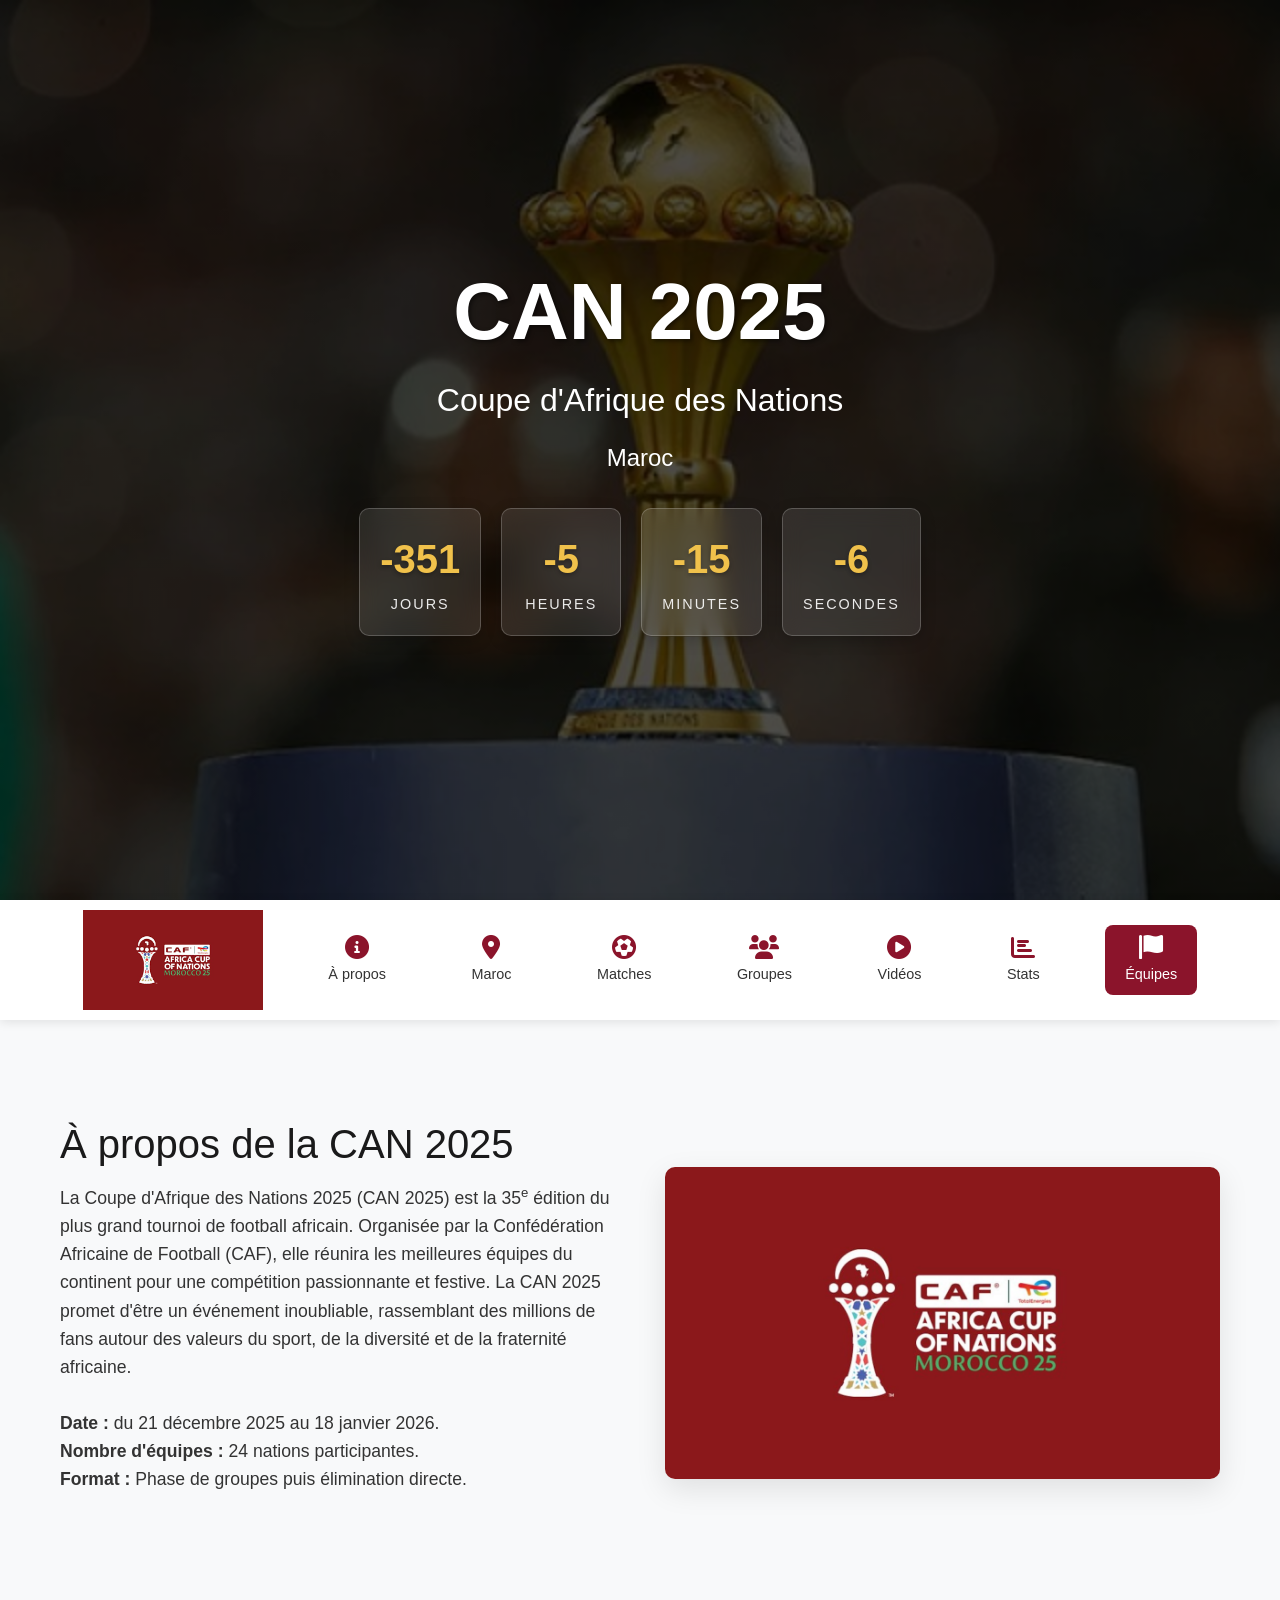
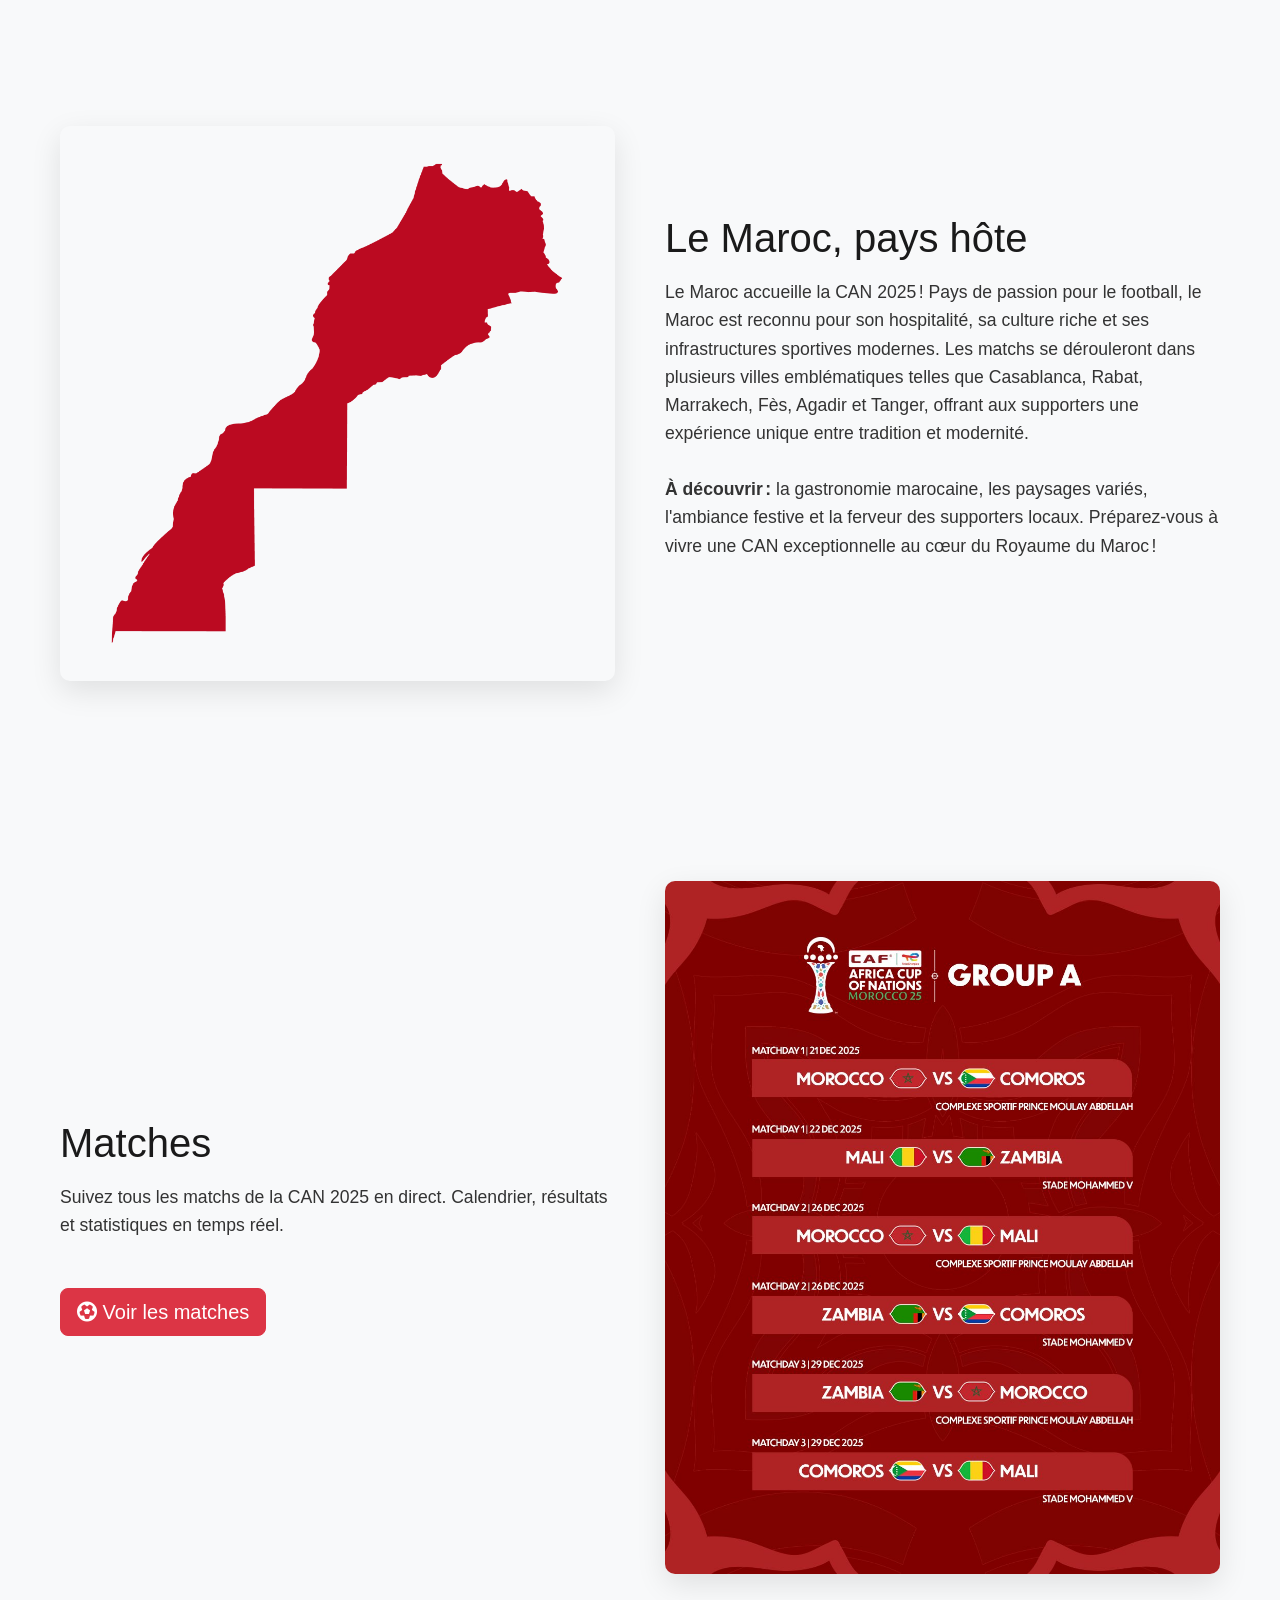
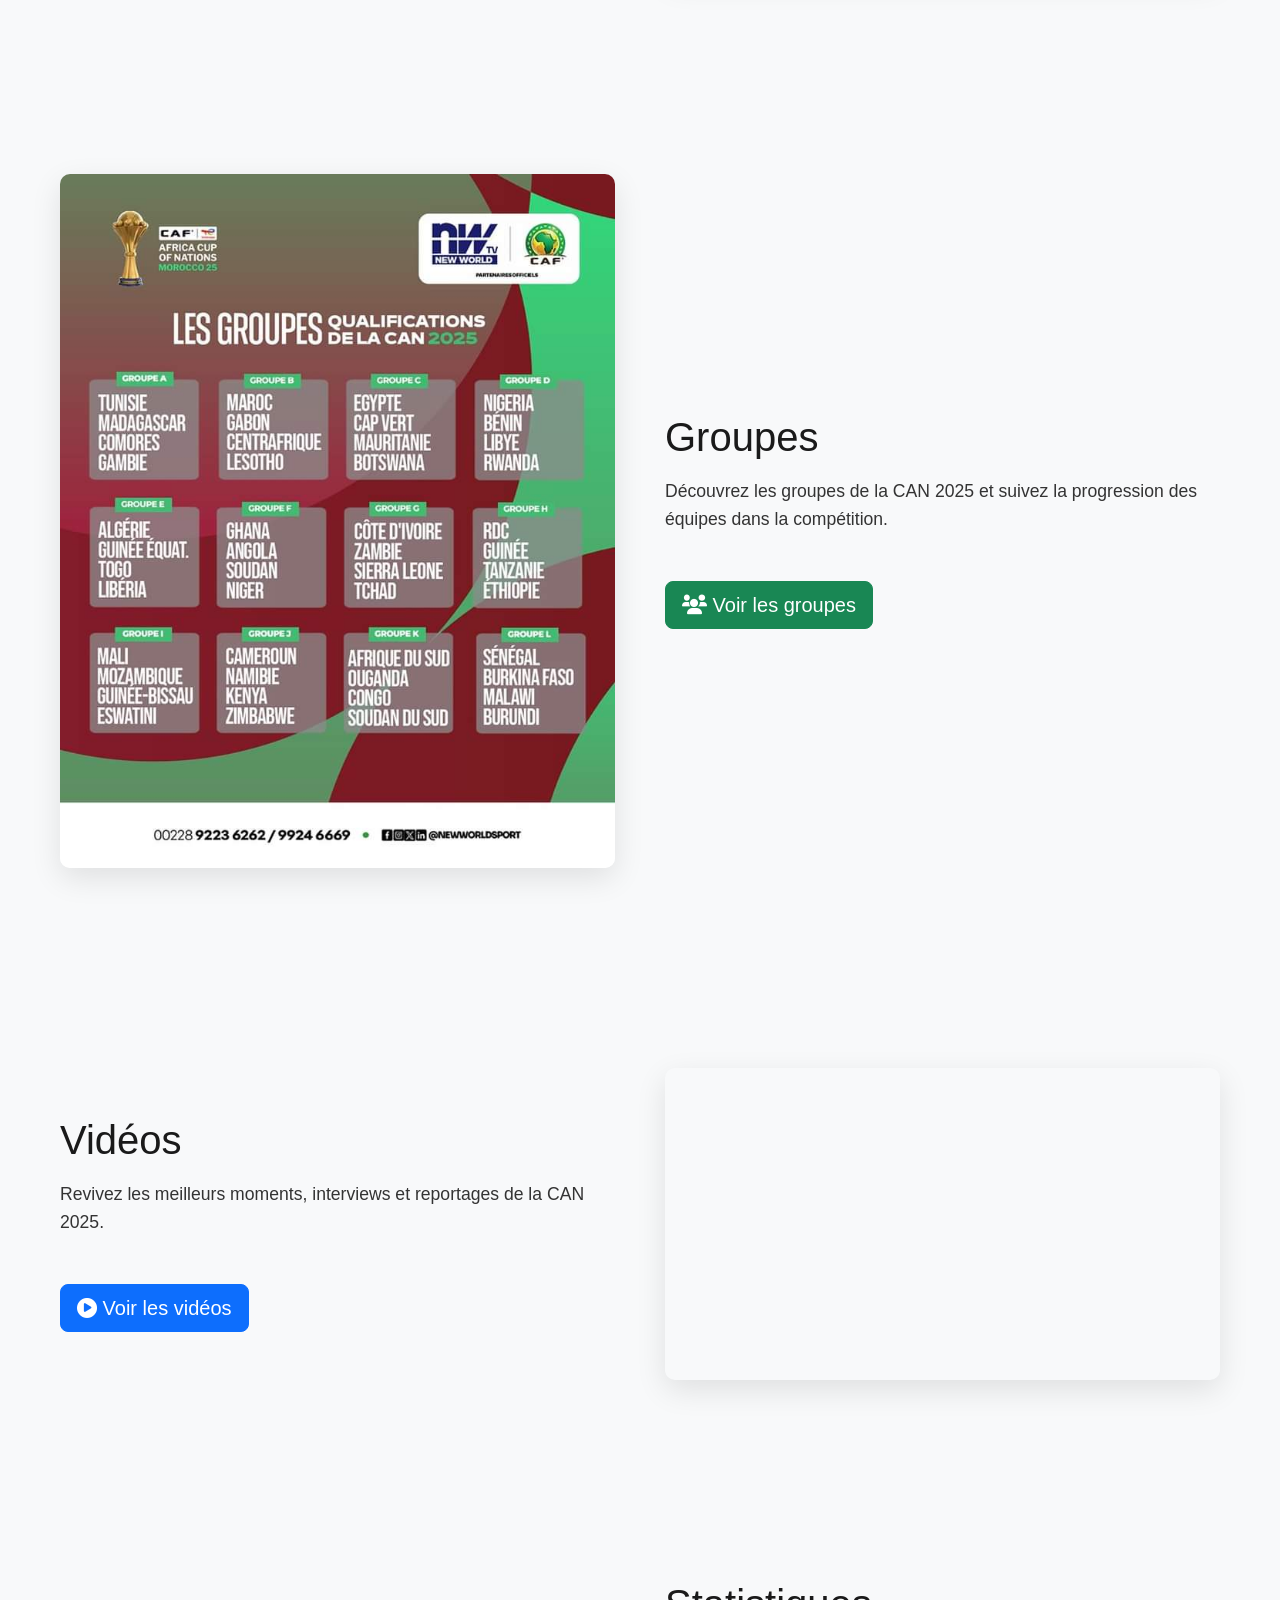
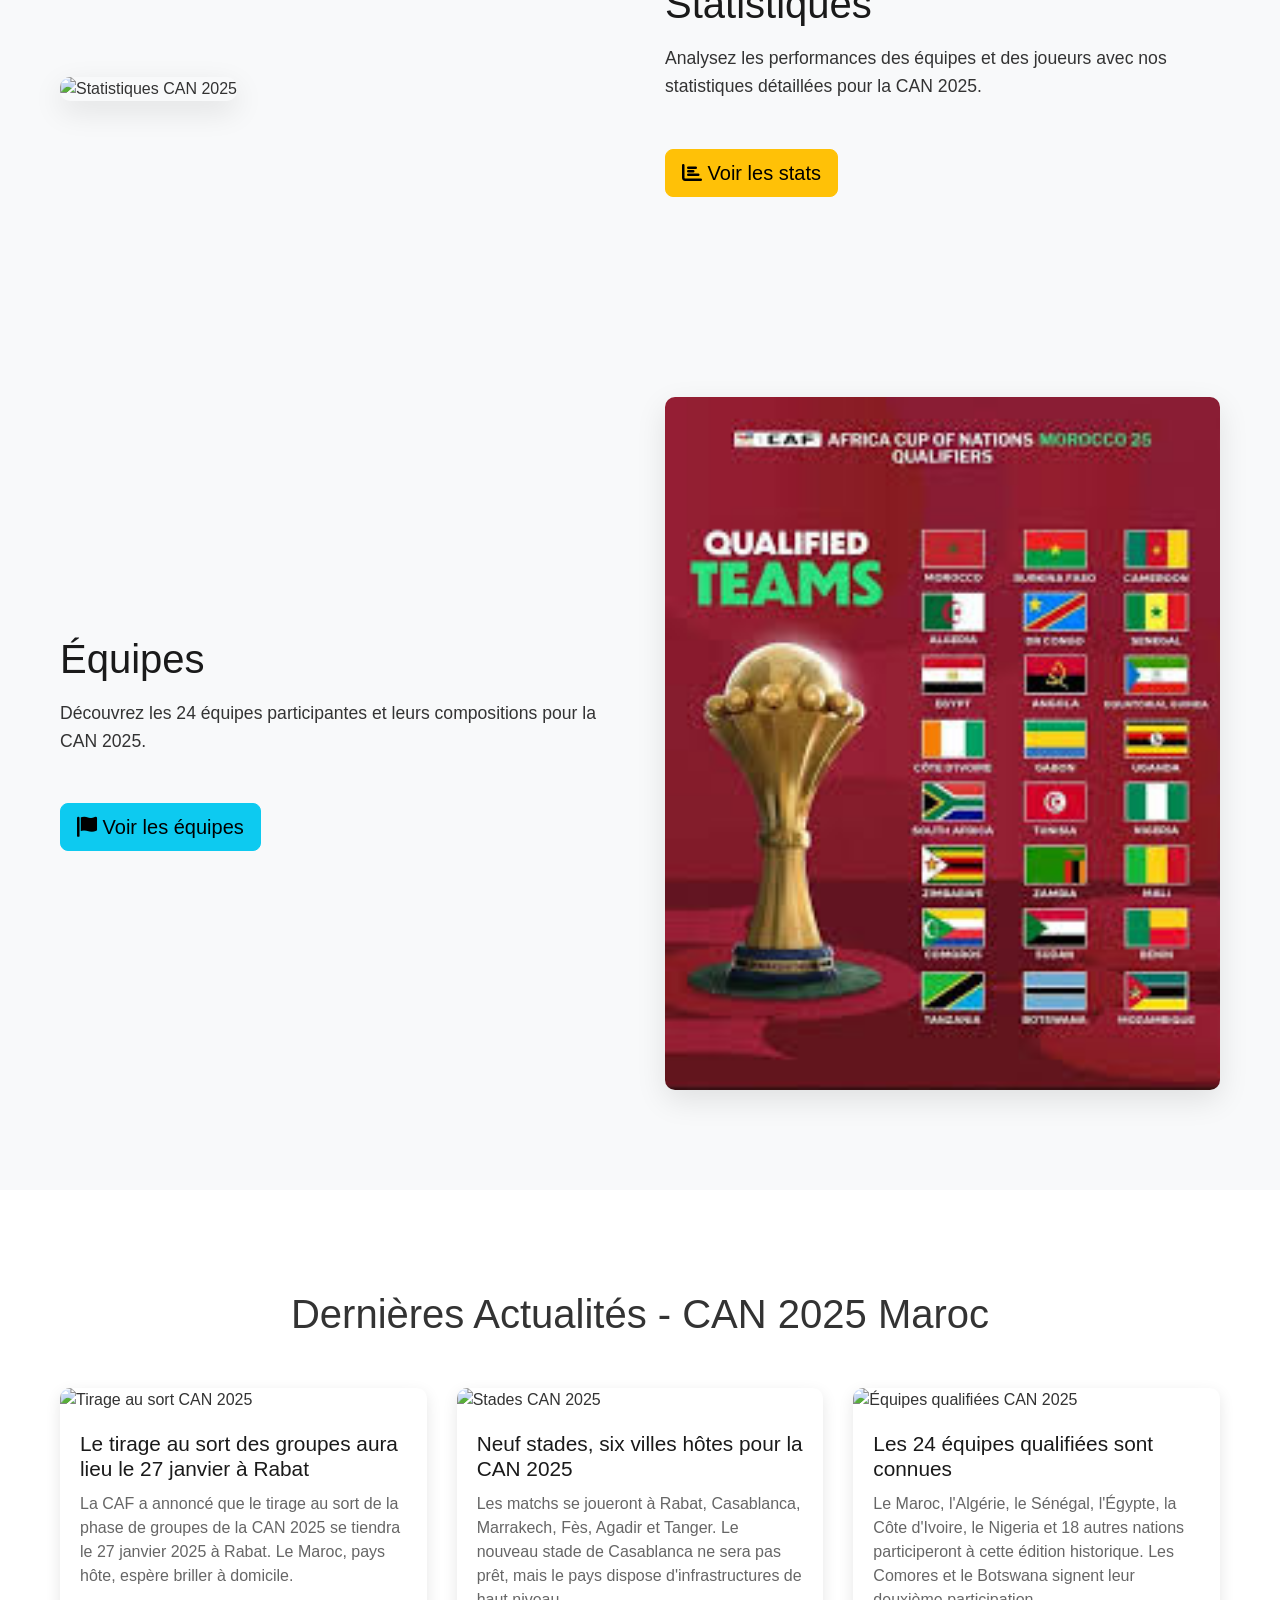
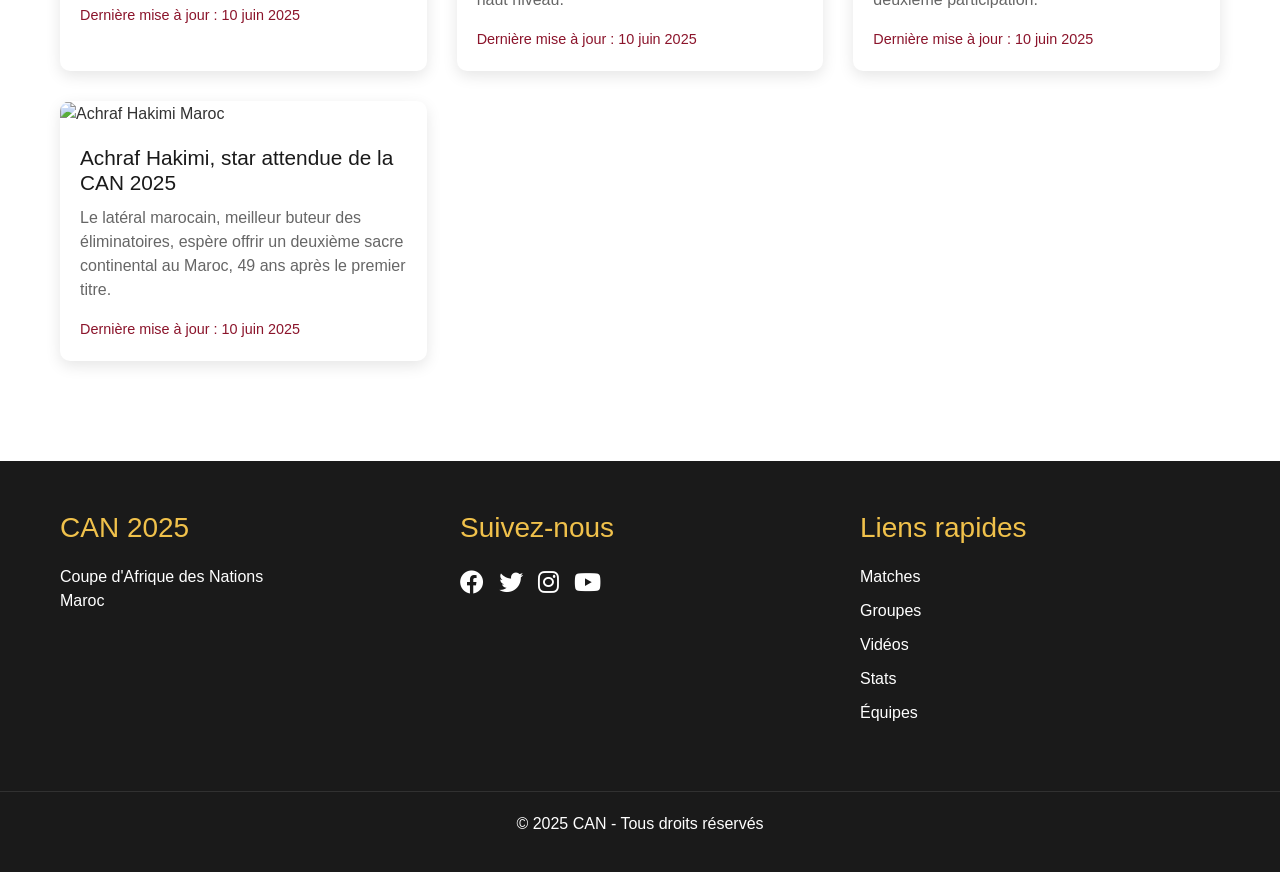
==== index.html @ 8dcd7d6a "rennomation" ====
<!DOCTYPE html>
<html lang="fr">
<head>
    <meta charset="UTF-8">
    <meta name="viewport" content="width=device-width, initial-scale=1.0">
    <title>CAN 2025</title>
    <link rel="stylesheet" href="bootstrap-5.3.5-dist/css/bootstrap.min.css">
    <link rel="stylesheet" href="home_page.css">
    <link rel="stylesheet" href="https://cdnjs.cloudflare.com/ajax/libs/font-awesome/6.0.0/css/all.min.css">
</head>
<body>
    <!-- Hero Section avec Animation -->
    <section class="hero-section">
        <div class="hero-content">
            <h1 class="main-title">CAN 2025</h1>
            <p class="subtitle">Coupe d'Afrique des Nations</p>
            <p class="location">Maroc</p>
            <div class="countdown" id="countdown">
                <!-- Le compte à rebours sera ajouté dynamiquement -->
            </div>
        </div>
        <div class="hero-overlay"></div>
    </section>

    <!-- Barre Interactive -->
    <div class="interactive-bar">
        <div class="interactive-content">
            <div id="logo-container">
                <i><img src="Images/téléchargement.png" alt="Logo CAN" height="100" width="180" ></i>
            </div>
            <div class="interactive-item active" data-section="can2025-description">
                <i class="fas fa-info-circle"></i>
                <span>À propos</span>
            </div>
            <div class="interactive-item" data-section="maroc">
                <i class="fas fa-map-marker-alt"></i>
                <span>Maroc</span>
            </div>
            <div class="interactive-item" data-section="matches">
                <i class="fas fa-futbol"></i>
                <span>Matches</span>
            </div>
            <div class="interactive-item" data-section="groups">
                <i class="fas fa-users"></i>
                <span>Groupes</span>
            </div>
            <div class="interactive-item" data-section="videos">
                <i class="fas fa-play-circle"></i>
                <span>Vidéos</span>
            </div>
            <div class="interactive-item" data-section="stats">
                <i class="fas fa-chart-bar"></i>
                <span>Stats</span>
            </div>
            <div class="interactive-item" data-section="teams">
                <i class="fas fa-flag"></i>
                <span>Équipes</span>
            </div>
        </div>
    </div>

    <!-- Section Description CAN 2025 -->
    <section class="content-section can2025-description-section" id="can2025-description">
        <div class="section-content">
            <div class="section-text">
                <h2>À propos de la CAN 2025</h2>
                <p>
                    La Coupe d'Afrique des Nations 2025 (CAN 2025) est la 35<sup>e</sup> édition du plus grand tournoi de football africain. Organisée par la Confédération Africaine de Football (CAF), elle réunira les meilleures équipes du continent pour une compétition passionnante et festive. La CAN 2025 promet d'être un événement inoubliable, rassemblant des millions de fans autour des valeurs du sport, de la diversité et de la fraternité africaine.<br><br>
                    <strong>Date :</strong> du 21 décembre 2025 au 18 janvier 2026.<br>
                    <strong>Nombre d'équipes :</strong> 24 nations participantes.<br>
                    <strong>Format :</strong> Phase de groupes puis élimination directe.
                </p>
            </div>
            <div class="section-image">
                <img src="Images/CAN.jpeg" alt="Logo CAN 2025">
            </div>
        </div>
    </section>

    <!-- Section Maroc -->
    <section class="content-section maroc-section" id="maroc">
        <div class="section-content reverse">
            <div class="section-text">
                <h2>Le Maroc, pays hôte</h2>
                <p>
                    Le Maroc accueille la CAN 2025 ! Pays de passion pour le football, le Maroc est reconnu pour son hospitalité, sa culture riche et ses infrastructures sportives modernes. Les matchs se dérouleront dans plusieurs villes emblématiques telles que Casablanca, Rabat, Marrakech, Fès, Agadir et Tanger, offrant aux supporters une expérience unique entre tradition et modernité.<br><br>
                    <strong>À découvrir :</strong> la gastronomie marocaine, les paysages variés, l'ambiance festive et la ferveur des supporters locaux. Préparez-vous à vivre une CAN exceptionnelle au cœur du Royaume du Maroc !
                </p>
            </div>
            <div class="section-image">
                <img src="Images/Carte-du-Maroc.png" alt="Maroc - Pays hôte CAN 2025">
            </div>
        </div>
    </section>

    <!-- Section Matches -->
    <section class="content-section matches-section" id="matches">
        <div class="section-content">
            <div class="section-text">
                <h2>Matches</h2>
                <p>Suivez tous les matchs de la CAN 2025 en direct. Calendrier, résultats et statistiques en temps réel.</p>
                <a href="matches.html" class="btn btn-danger btn-lg mt-3">
                    <i class="fas fa-futbol"></i> Voir les matches
                </a>
            </div>
            <div class="section-image">
                <img src="Images/Calendrier_Groupe_A.jpg" alt="Matches CAN 2025">
            </div>
        </div>
    </section>

    <!-- Section Groupes -->
    <section class="content-section groups-section" id="groups">
        <div class="section-content reverse">
            <div class="section-text">
                <h2>Groupes</h2>
                <p>Découvrez les groupes de la CAN 2025 et suivez la progression des équipes dans la compétition.</p>
                <a href="groupes.html" class="btn btn-success btn-lg mt-3">
                    <i class="fas fa-users"></i> Voir les groupes
                </a>
            </div>
            <div class="section-image">
                <img src="Images/Groupes.jpg" alt="Groupes CAN 2025">
            </div>
        </div>
    </section>

    <!-- Section Vidéos -->
    <section class="content-section videos-section" id="videos">
        <div class="section-content">
            <div class="section-text">
                <h2>Vidéos</h2>
                <p>Revivez les meilleurs moments, interviews et reportages de la CAN 2025.</p>
                <a href="videos.html" class="btn btn-primary btn-lg mt-3">
                    <i class="fas fa-play-circle"></i> Voir les vidéos
                </a>
            </div>
            <div class="section-image">
                <div class="video-container" style="position:relative;padding-bottom:56.25%;height:0;overflow:hidden;border-radius:10px;box-shadow:0 10px 30px rgba(0,0,0,0.1);">
                    <iframe src="https://www.youtube.com/embed/maZybD1yvR0"
                            title="Vidéo officielle CAN 2025"
                            allowfullscreen
                            style="position:absolute;top:0;left:0;width:100%;height:100%;border:0;">
                    </iframe>
                </div>
            </div>
        </div>
    </section>

    <!-- Section Statistiques -->
    <section class="content-section stats-section" id="stats">
        <div class="section-content reverse">
            <div class="section-text">
                <h2>Statistiques</h2>
                <p>Analysez les performances des équipes et des joueurs avec nos statistiques détaillées pour la CAN 2025.</p>
                <a href="stades.html" class="btn btn-warning btn-lg mt-3">
                    <i class="fas fa-chart-bar"></i> Voir les stats
                </a>
            </div>
            <div class="section-image">
                <img src="Images/stats.jpg" alt="Statistiques CAN 2025">
            </div>
        </div>
    </section>

    <!-- Section Équipes -->
    <section class="content-section teams-section" id="teams">
        <div class="section-content">
            <div class="section-text">
                <h2>Équipes</h2>
                <p>Découvrez les 24 équipes participantes et leurs compositions pour la CAN 2025.</p>
                <a href="equipes.html" class="btn btn-info btn-lg mt-3">
                    <i class="fas fa-flag"></i> Voir les équipes
                </a>
            </div>
            <div class="section-image">
                <img src="Images/images.jpeg" alt="Équipes CAN 2025">
            </div>
        </div>
    </section>

    <!-- Section Actualités -->
    <section class="news-section">
        <h2>Dernières Actualités - CAN 2025 Maroc</h2>
        <div class="news-grid">
            <div class="news-card">
                <img src="Images/can2025_tirage.jpg" alt="Tirage au sort CAN 2025">
                <div class="news-content">
                    <h3>Le tirage au sort des groupes aura lieu le 27 janvier à Rabat</h3>
                    <p>La CAF a annoncé que le tirage au sort de la phase de groupes de la CAN 2025 se tiendra le 27 janvier 2025 à Rabat. Le Maroc, pays hôte, espère briller à domicile.</p>
                    <span class="news-date">Dernière mise à jour : 10 juin 2025</span>
                </div>
            </div>
            <div class="news-card">
                <img src="Images/stades_can2025.jpg" alt="Stades CAN 2025">
                <div class="news-content">
                    <h3>Neuf stades, six villes hôtes pour la CAN 2025</h3>
                    <p>Les matchs se joueront à Rabat, Casablanca, Marrakech, Fès, Agadir et Tanger. Le nouveau stade de Casablanca ne sera pas prêt, mais le pays dispose d'infrastructures de haut niveau.</p>
                    <span class="news-date">Dernière mise à jour : 10 juin 2025</span>
                </div>
            </div>
            <div class="news-card">
                <img src="Images/qualifies_can2025.jpg" alt="Équipes qualifiées CAN 2025">
                <div class="news-content">
                    <h3>Les 24 équipes qualifiées sont connues</h3>
                    <p>Le Maroc, l'Algérie, le Sénégal, l'Égypte, la Côte d'Ivoire, le Nigeria et 18 autres nations participeront à cette édition historique. Les Comores et le Botswana signent leur deuxième participation.</p>
                    <span class="news-date">Dernière mise à jour : 10 juin 2025</span>
                </div>
            </div>
            <div class="news-card">
                <img src="Images/hakimi.jpg" alt="Achraf Hakimi Maroc">
                <div class="news-content">
                    <h3>Achraf Hakimi, star attendue de la CAN 2025</h3>
                    <p>Le latéral marocain, meilleur buteur des éliminatoires, espère offrir un deuxième sacre continental au Maroc, 49 ans après le premier titre.</p>
                    <span class="news-date">Dernière mise à jour : 10 juin 2025</span>
                </div>
            </div>
        </div>
    </section>

    <!-- Footer -->
    <footer class="footer">
        <div class="footer-content">
            <div class="footer-section">
                <h3>CAN 2025</h3>
                <p>Coupe d'Afrique des Nations<br>Maroc</p>
            </div>
            <div class="footer-section">
                <h3>Suivez-nous</h3>
                <div class="social-links">
                    <a href="#"><i class="fab fa-facebook"></i></a>
                    <a href="#"><i class="fab fa-twitter"></i></a>
                    <a href="#"><i class="fab fa-instagram"></i></a>
                    <a href="#"><i class="fab fa-youtube"></i></a>
                </div>
            </div>
            <div class="footer-section">
                <h3>Liens rapides</h3>
                <ul>
                    <li><a href="matches.html">Matches</a></li>
                    <li><a href="groupes.html">Groupes</a></li>
                    <li><a href="videos.html">Vidéos</a></li>
                    <li><a href="stats.html">Stats</a></li>
                    <li><a href="equipes.html">Équipes</a></li>
                </ul>
            </div>
        </div>
        <div class="footer-bottom">
            <p>&copy; 2025 CAN - Tous droits réservés</p>
        </div>
    </footer>

    <!-- Bootstrap JS -->
    <script src="bootstrap-5.3.5-dist/js/bootstrap.bundle.min.js"></script>
    <script src="home_page.js"></script>
</body>
</html>
---- home_page.css ----
/* Variables */
:root {
    --primary-color: #f0c14b;
    --secondary-color: #1a1a1a;
    --accent-color: #8b142b;
    --text-color: #333;
    --light-bg: #f8f9fa;
    --transition: all 0.3s ease;
}

/* Styles généraux */
body {
    font-family: 'Montserrat', sans-serif;
    margin: 0;
    padding: 0;
    background-color: var(--light-bg);
    color: var(--text-color);
    overflow-x: hidden;
}

/* Hero Section */
.hero-section {
    height: 100vh;
    background: linear-gradient(rgba(0, 0, 0, 0.5), rgba(0, 0, 0, 0.5)),
                url('Images/can_coupe_20213.jpg') center/cover;
    position: relative;
    display: flex;
    align-items: center;
    justify-content: center;
    text-align: center;
    color: white;
}

.hero-content {
    z-index: 2;
    animation: fadeIn 1s ease-out;
}

.main-title {
    font-size: 5rem;
    font-weight: 700;
    margin: 0;
    text-shadow: 2px 2px 4px rgba(0, 0, 0, 0.5);
    animation: slideDown 1s ease-out;
}

.subtitle {
    font-size: 2rem;
    margin: 1rem 0;
    animation: slideUp 1s ease-out;
}

.location {
    font-size: 1.5rem;
    margin-bottom: 2rem;
    animation: slideUp 1s ease-out 0.3s backwards;
}

.countdown {
    display: flex;
    justify-content: center;
    gap: 20px;
    margin-top: 2rem;
    animation: fadeIn 1s ease-out 0.6s backwards;
}

.countdown-item {
    background: rgba(255, 255, 255, 0.1);
    backdrop-filter: blur(10px);
    padding: 20px;
    border-radius: 10px;
    min-width: 120px;
    text-align: center;
    box-shadow: 0 4px 15px rgba(0, 0, 0, 0.2);
    border: 1px solid rgba(255, 255, 255, 0.2);
    transition: var(--transition);
}

.countdown-item:hover {
    transform: translateY(-5px);
    background: rgba(255, 255, 255, 0.2);
    box-shadow: 0 8px 25px rgba(0, 0, 0, 0.3);
}

.countdown-item span {
    display: block;
    font-size: 2.5rem;
    font-weight: 700;
    color: var(--primary-color);
    margin-bottom: 5px;
    text-shadow: 0 2px 4px rgba(0, 0, 0, 0.3);
}

.countdown-item p {
    font-size: 0.9rem;
    text-transform: uppercase;
    letter-spacing: 2px;
    margin: 0;
    color: rgba(255, 255, 255, 0.9);
}

@keyframes pulse {
    0% { transform: scale(1); }
    50% { transform: scale(1.05); }
    100% { transform: scale(1); }
}

.countdown-item.pulse {
    animation: pulse 1s ease-in-out;
}

.hero-overlay {
    position: absolute;
    top: 0;
    left: 0;
    right: 0;
    bottom: 0;
    background: rgba(0, 0, 0, 0.4);
    z-index: 1;
}

/* Barre Interactive */
.interactive-bar {
    position: sticky;
    top: 0;
    background: white;
    box-shadow: 0 2px 10px rgba(0, 0, 0, 0.1);
    z-index: 1000;
    padding: 10px 0;
}

.interactive-content {
    max-width: 1200px;
    margin: 0 auto;
    display: flex;
    justify-content: space-around;
    align-items: center;
    padding: 0 20px;
}

.interactive-item {
    display: flex;
    flex-direction: column;
    align-items: center;
    padding: 10px 20px;
    cursor: pointer;
    transition: var(--transition);
    border-radius: 8px;
    color: var(--text-color);
}

.interactive-item i {
    font-size: 1.5rem;
    margin-bottom: 5px;
    color: var(--accent-color);
}

.interactive-item span {
    font-size: 0.9rem;
    font-weight: 500;
}

.interactive-item:hover {
    background: var(--light-bg);
    transform: translateY(-2px);
}

.interactive-item.active {
    background: var(--accent-color);
    color: white;
}

.interactive-item.active i {
    color: white;
}

/* Content Sections */
.content-section {
    padding: 100px 0;
    position: relative;
    overflow: hidden;
}

.section-content {
    max-width: 1200px;
    margin: 0 auto;
    display: flex;
    align-items: center;
    gap: 50px;
    padding: 0 20px;
}

.section-content.reverse {
    flex-direction: row-reverse;
}

.section-text {
    flex: 1;
    opacity: 0;
    transform: translateX(-50px);
    transition: var(--transition);
}

.section-text.visible {
    opacity: 1;
    transform: translateX(0);
}

.section-text h2 {
    font-size: 2.5rem;
    color: var(--secondary-color);
    margin-bottom: 1rem;
}

.section-text p {
    font-size: 1.1rem;
    line-height: 1.6;
    margin-bottom: 2rem;
}

.section-link {
    display: inline-flex;
    align-items: center;
    gap: 10px;
    color: var(--accent-color);
    text-decoration: none;
    font-weight: 600;
    transition: var(--transition);
}

.section-link:hover {
    color: var(--primary-color);
    transform: translateX(10px);
}

.section-image {
    flex: 1;
    opacity: 0;
    transform: translateX(50px);
    transition: var(--transition);
}

.section-image.visible {
    opacity: 1;
    transform: translateX(0);
}

.section-image img {
    width: 100%;
    height: auto;
    border-radius: 10px;
    box-shadow: 0 10px 30px rgba(0, 0, 0, 0.1);
    transition: var(--transition);
}

.section-image img:hover {
    transform: scale(1.05);
}

/* News Section */
.news-section {
    padding: 100px 0;
    background-color: white;
}

.news-section h2 {
    text-align: center;
    font-size: 2.5rem;
    margin-bottom: 50px;
}

.news-grid {
    display: grid;
    grid-template-columns: repeat(auto-fit, minmax(300px, 1fr));
    gap: 30px;
    max-width: 1200px;
    margin: 0 auto;
    padding: 0 20px;
}

.news-card {
    background: white;
    border-radius: 10px;
    overflow: hidden;
    box-shadow: 0 5px 15px rgba(0, 0, 0, 0.1);
    transition: var(--transition);
}

.news-card:hover {
    transform: translateY(-10px);
    box-shadow: 0 15px 30px rgba(0, 0, 0, 0.2);
}

.news-card img {
    width: 100%;
    height: 200px;
    object-fit: cover;
}

.news-content {
    padding: 20px;
}

.news-content h3 {
    font-size: 1.3rem;
    margin-bottom: 10px;
    color: var(--secondary-color);
}

.news-content p {
    color: #666;
    margin-bottom: 15px;
}

.news-date {
    color: var(--accent-color);
    font-size: 0.9rem;
}

/* Footer */
.footer {
    background-color: var(--secondary-color);
    color: white;
    padding: 50px 0 20px;
}

.footer-content {
    max-width: 1200px;
    margin: 0 auto;
    display: grid;
    grid-template-columns: repeat(auto-fit, minmax(250px, 1fr));
    gap: 40px;
    padding: 0 20px;
}

.footer-section h3 {
    color: var(--primary-color);
    margin-bottom: 20px;
}

.footer-section ul {
    list-style: none;
    padding: 0;
}

.footer-section ul li {
    margin-bottom: 10px;
}

.footer-section a {
    color: white;
    text-decoration: none;
    transition: var(--transition);
}

.footer-section a:hover {
    color: var(--primary-color);
}

.social-links {
    display: flex;
    gap: 15px;
}

.social-links a {
    font-size: 1.5rem;
}

.footer-bottom {
    text-align: center;
    margin-top: 50px;
    padding-top: 20px;
    border-top: 1px solid rgba(255, 255, 255, 0.1);
}

/* Animations */
@keyframes fadeIn {
    from { opacity: 0; }
    to { opacity: 1; }
}

@keyframes slideDown {
    from { transform: translateY(-50px); opacity: 0; }
    to { transform: translateY(0); opacity: 1; }
}

@keyframes slideUp {
    from { transform: translateY(50px); opacity: 0; }
    to { transform: translateY(0); opacity: 1; }
}

/* Responsive Design */
@media (max-width: 768px) {
    .main-title {
        font-size: 3rem;
    }

    .subtitle {
        font-size: 1.5rem;
    }

    .section-content {
        flex-direction: column;
        text-align: center;
    }

    .section-content.reverse {
        flex-direction: column;
    }

    .section-text {
        transform: translateY(50px);
    }

    .section-image {
        transform: translateY(-50px);
    }

    .news-grid {
        grid-template-columns: 1fr;
    }

    .countdown {
        flex-wrap: wrap;
        gap: 10px;
    }

    .countdown-item {
        min-width: calc(50% - 10px);
        padding: 15px;
    }

    .countdown-item span {
        font-size: 2rem;
    }
}

@media (max-width: 480px) {
    .countdown-item {
        min-width: calc(50% - 5px);
        padding: 10px;
    }

    .countdown-item span {
        font-size: 1.5rem;
    }

    .countdown-item p {
        font-size: 0.8rem;
    }
}

/* Custom Scrollbar */
::-webkit-scrollbar {
    width: 8px;
}

::-webkit-scrollbar-track {
    background: var(--light-bg);
}

::-webkit-scrollbar-thumb {
    background: var(--primary-color);
    border-radius: 4px;
}

::-webkit-scrollbar-thumb:hover {
    background: var(--accent-color);
}
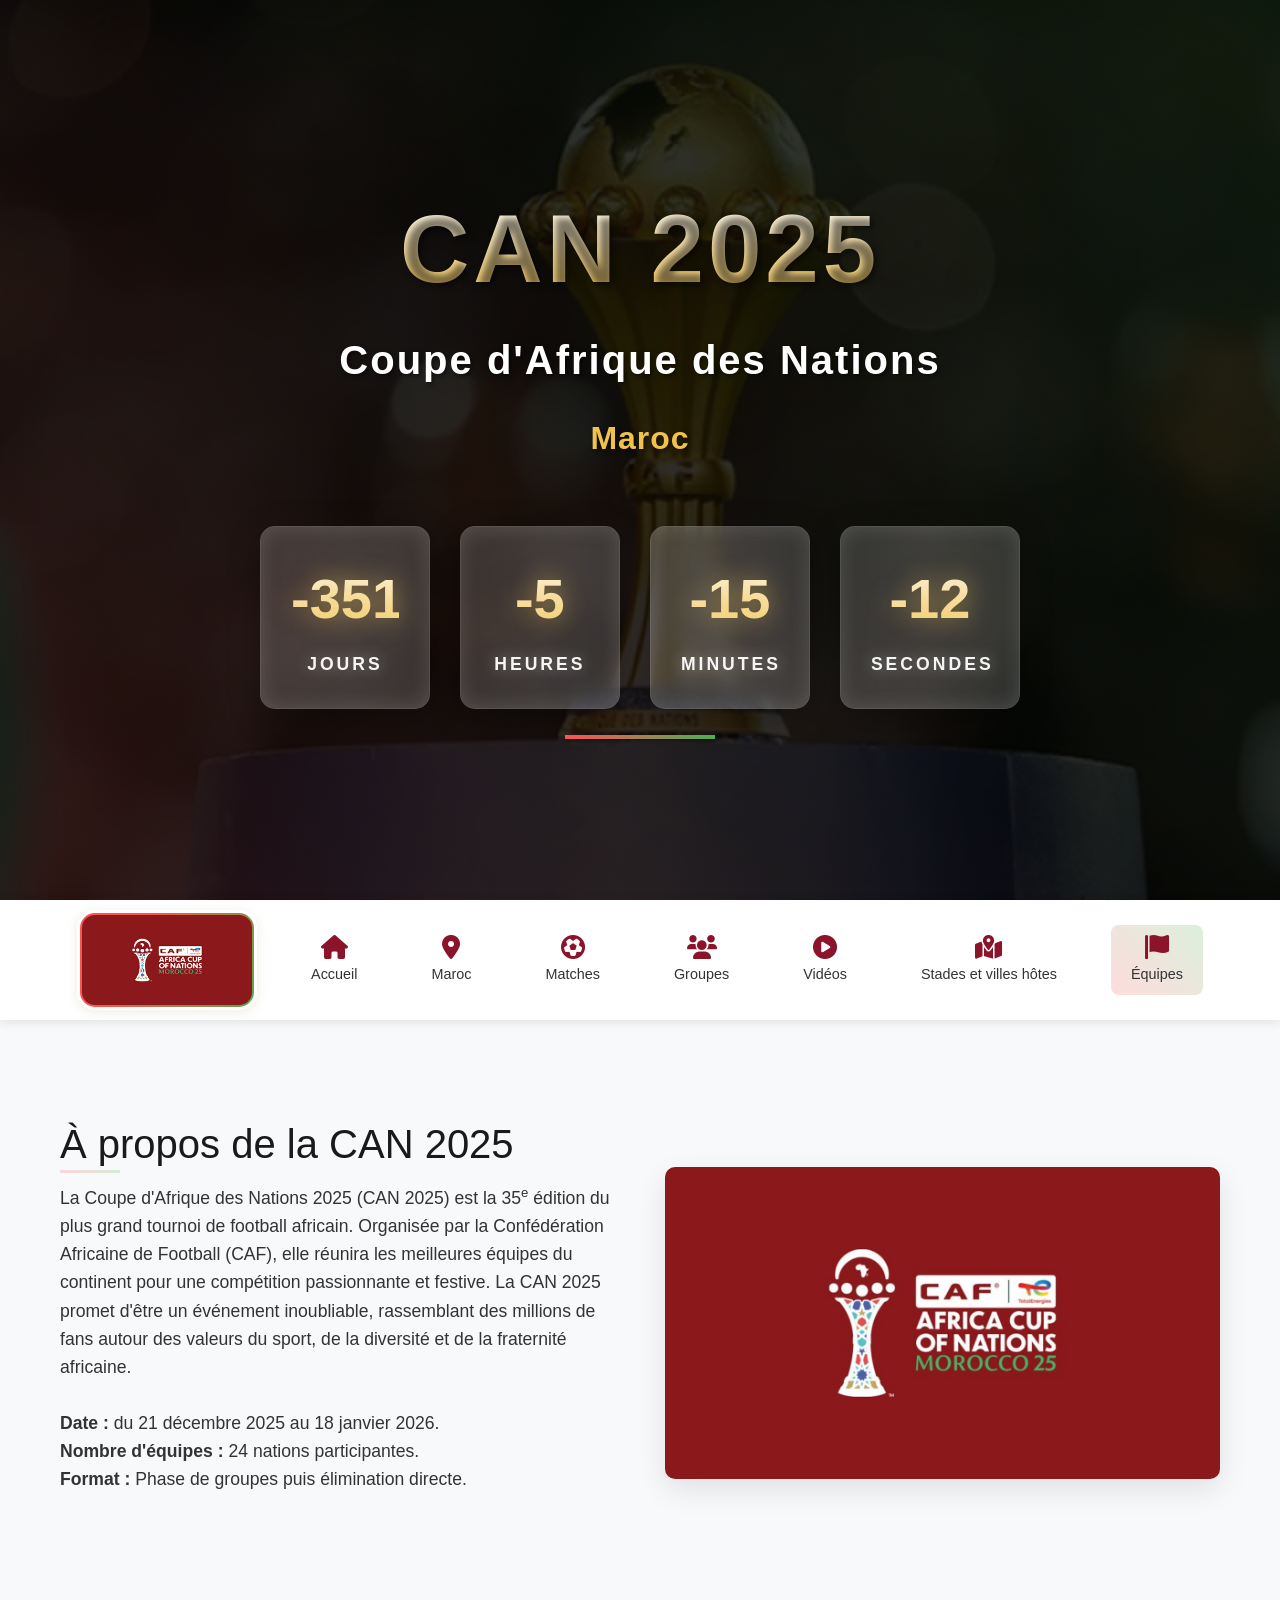
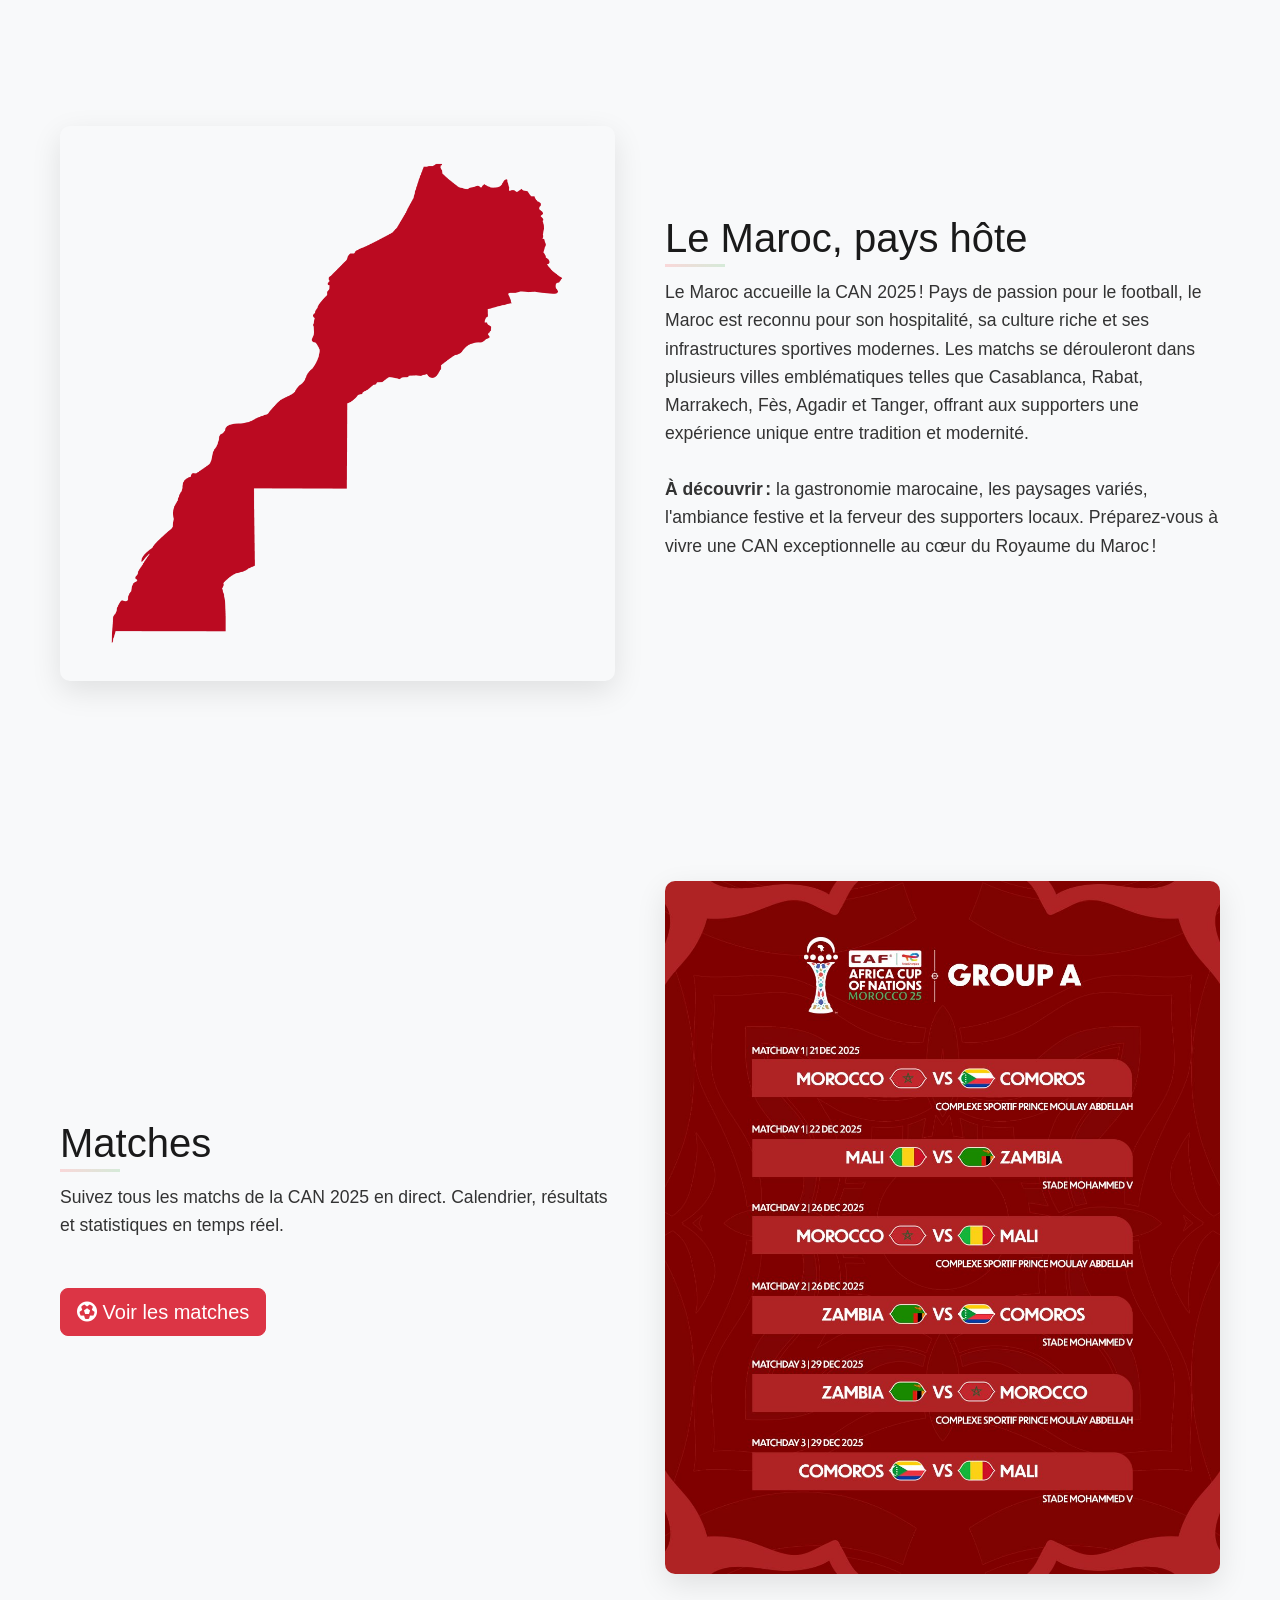
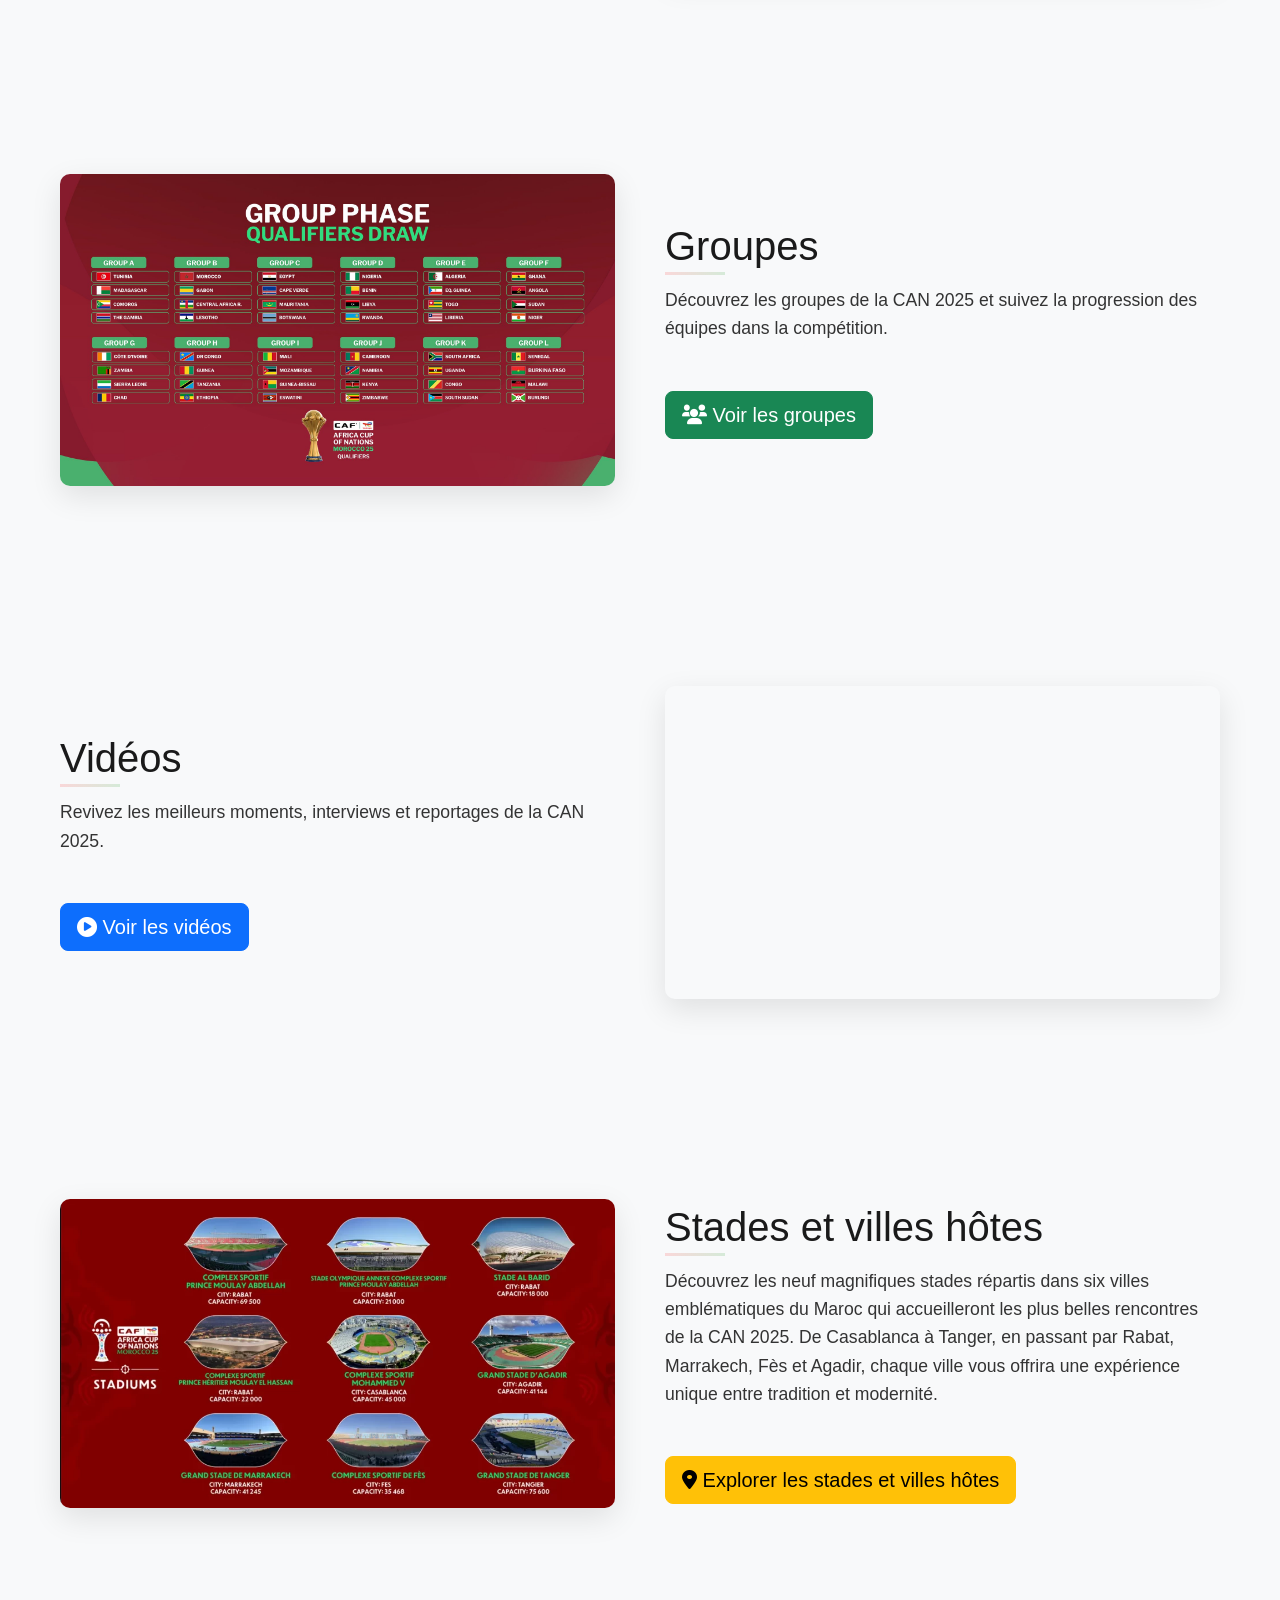
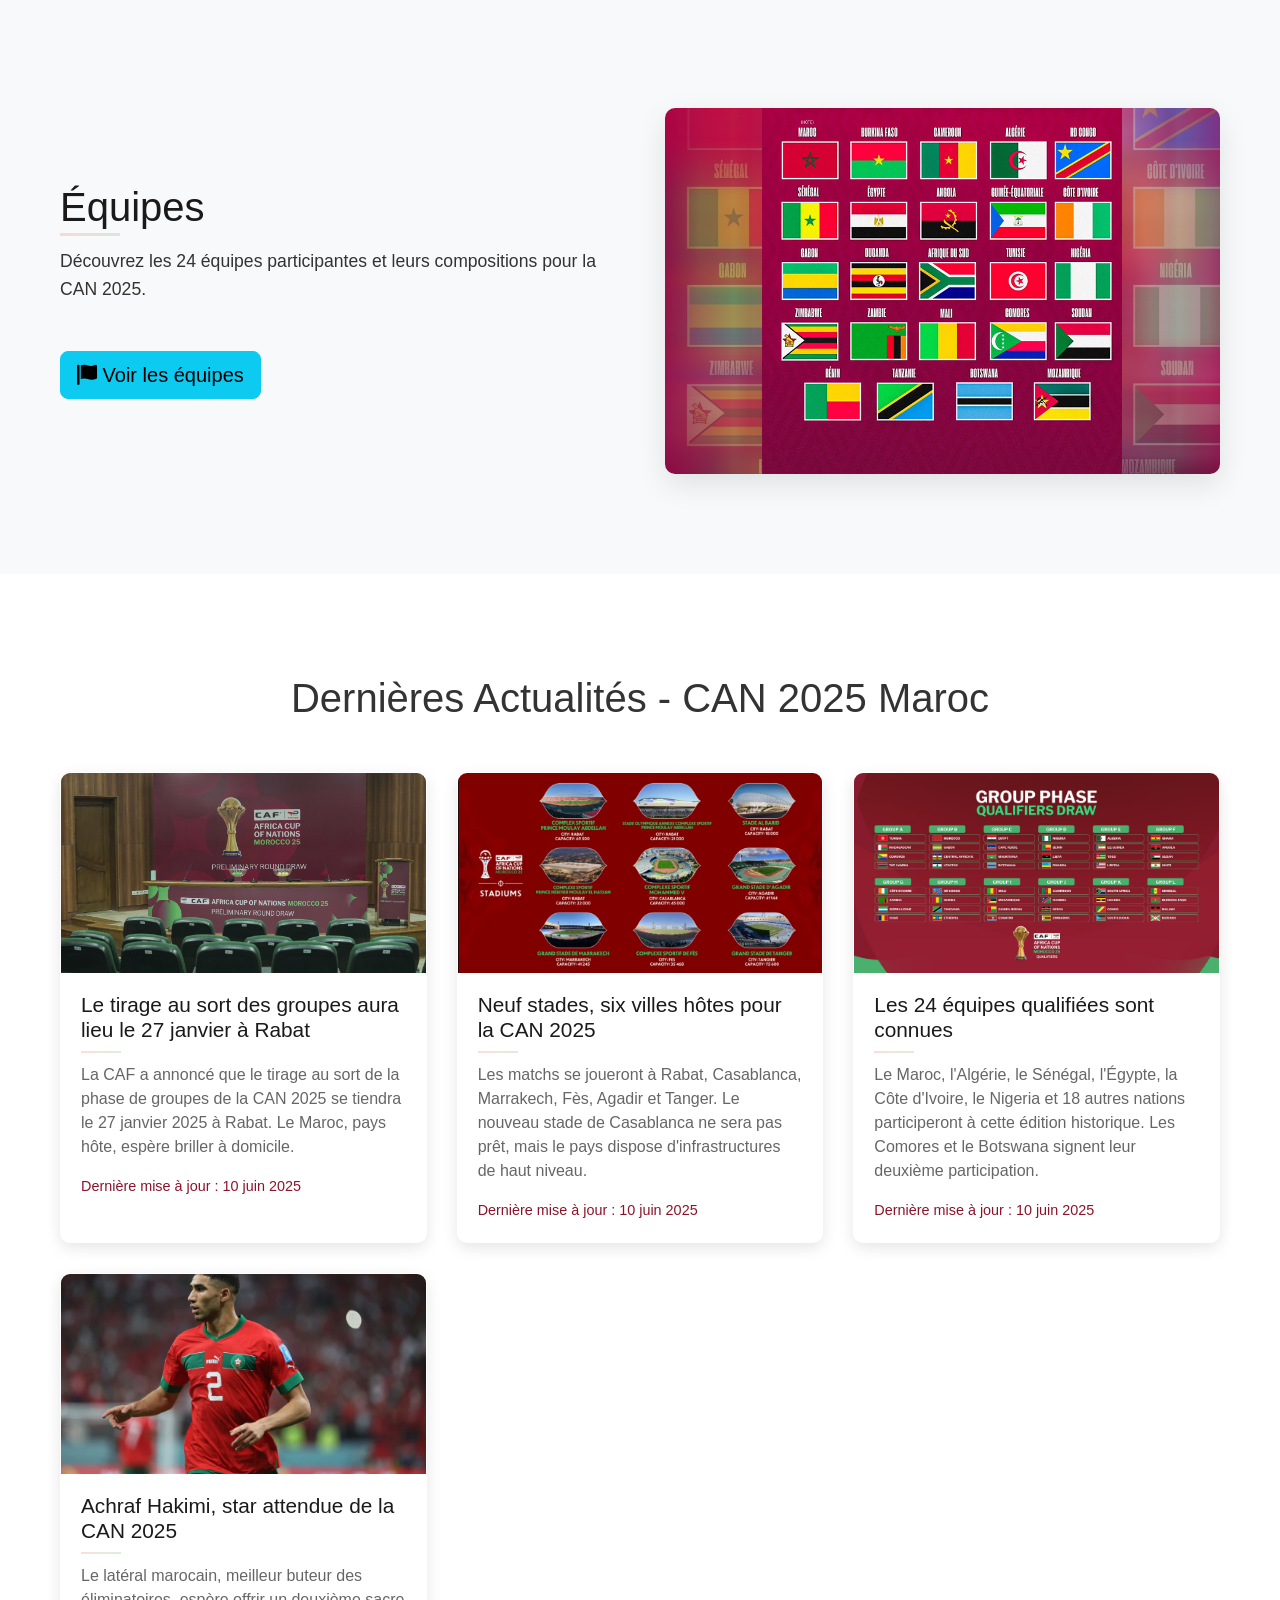
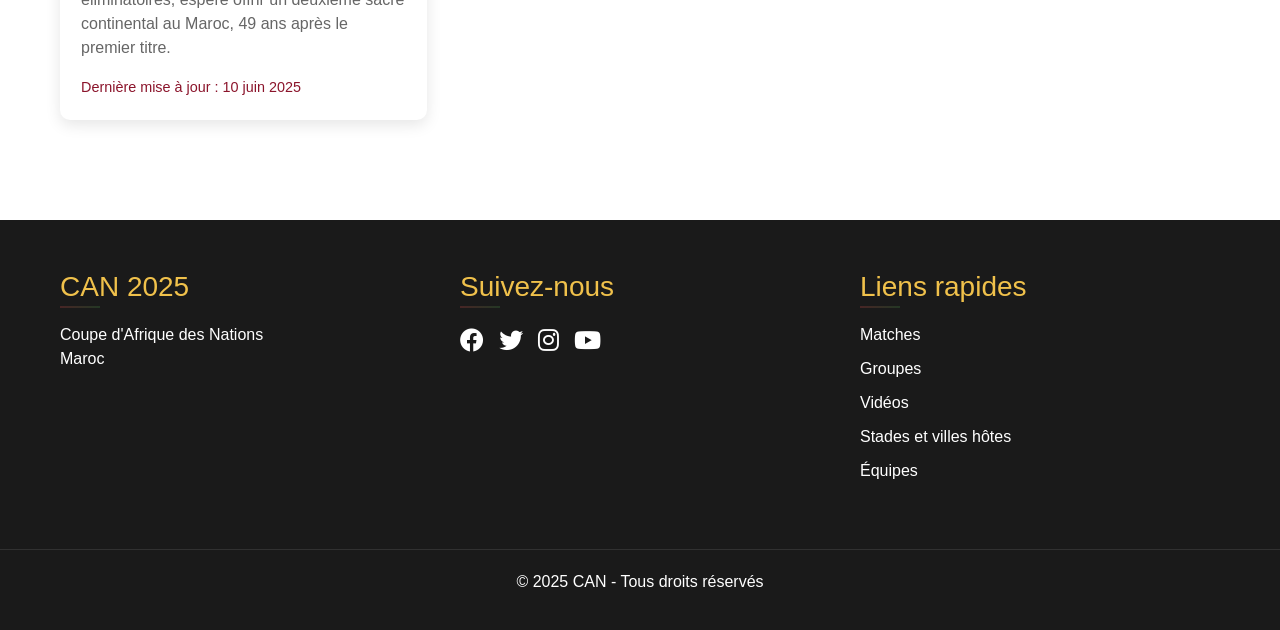
==== commit 3a22c512: "index" ====
--- a/index.html
+++ b/index.html
@@ -3,10 +3,12 @@
 <head>
     <meta charset="UTF-8">
     <meta name="viewport" content="width=device-width, initial-scale=1.0">
-    <title>CAN 2025</title>
-    <link rel="stylesheet" href="bootstrap-5.3.5-dist/css/bootstrap.min.css">
-    <link rel="stylesheet" href="home_page.css">
+    <title>CAN 2025 - Coupe d'Afrique des Nations</title>
+    <!-- Bootstrap CSS -->
+    <link href="https://cdn.jsdelivr.net/npm/bootstrap@5.3.0/dist/css/bootstrap.min.css" rel="stylesheet">
+    <!-- Font Awesome -->
     <link rel="stylesheet" href="https://cdnjs.cloudflare.com/ajax/libs/font-awesome/6.0.0/css/all.min.css">
+    <link rel="stylesheet" href="index.css">
 </head>
 <body>
     <!-- Hero Section avec Animation -->
@@ -29,8 +31,8 @@
                 <i><img src="Images/téléchargement.png" alt="Logo CAN" height="100" width="180" ></i>
             </div>
             <div class="interactive-item active" data-section="can2025-description">
-                <i class="fas fa-info-circle"></i>
-                <span>À propos</span>
+                <i class="fas fa-home home-icon"></i>
+                <span>Accueil</span>
             </div>
             <div class="interactive-item" data-section="maroc">
                 <i class="fas fa-map-marker-alt"></i>
@@ -49,8 +51,8 @@
                 <span>Vidéos</span>
             </div>
             <div class="interactive-item" data-section="stats">
-                <i class="fas fa-chart-bar"></i>
-                <span>Stats</span>
+                <i class="fas fa-map-marked-alt"></i>
+                <span>Stades et villes hôtes</span>
             </div>
             <div class="interactive-item" data-section="teams">
                 <i class="fas fa-flag"></i>
@@ -120,7 +122,7 @@
                 </a>
             </div>
             <div class="section-image">
-                <img src="Images/Groupes.jpg" alt="Groupes CAN 2025">
+                <img src="Images/qualifiees.jpeg" alt="Groupes CAN 2025">
             </div>
         </div>
     </section>
@@ -151,14 +153,14 @@
     <section class="content-section stats-section" id="stats">
         <div class="section-content reverse">
             <div class="section-text">
-                <h2>Statistiques</h2>
-                <p>Analysez les performances des équipes et des joueurs avec nos statistiques détaillées pour la CAN 2025.</p>
+                <h2>Stades et villes hôtes</h2>
+                <p>Découvrez les neuf magnifiques stades répartis dans six villes emblématiques du Maroc qui accueilleront les plus belles rencontres de la CAN 2025. De Casablanca à Tanger, en passant par Rabat, Marrakech, Fès et Agadir, chaque ville vous offrira une expérience unique entre tradition et modernité.</p>
                 <a href="stades.html" class="btn btn-warning btn-lg mt-3">
-                    <i class="fas fa-chart-bar"></i> Voir les stats
-                </a>
-            </div>
-            <div class="section-image">
-                <img src="Images/stats.jpg" alt="Statistiques CAN 2025">
+                    <i class="fas fa-map-marker-alt"></i> Explorer les stades et villes hôtes
+                </a>
+            </div>
+            <div class="section-image">
+                <img src="Images/StadiumsCAN.webp" alt="Stades et villes hôtes CAN 2025">
             </div>
         </div>
     </section>
@@ -174,7 +176,7 @@
                 </a>
             </div>
             <div class="section-image">
-                <img src="Images/images.jpeg" alt="Équipes CAN 2025">
+                <img src="Images/equipes_qualifies.jpg" alt="Équipes CAN 2025">
             </div>
         </div>
     </section>
@@ -184,7 +186,7 @@
         <h2>Dernières Actualités - CAN 2025 Maroc</h2>
         <div class="news-grid">
             <div class="news-card">
-                <img src="Images/can2025_tirage.jpg" alt="Tirage au sort CAN 2025">
+                <img src="Images/tirage 2025.jpeg" alt="Tirage au sort CAN 2025">
                 <div class="news-content">
                     <h3>Le tirage au sort des groupes aura lieu le 27 janvier à Rabat</h3>
                     <p>La CAF a annoncé que le tirage au sort de la phase de groupes de la CAN 2025 se tiendra le 27 janvier 2025 à Rabat. Le Maroc, pays hôte, espère briller à domicile.</p>
@@ -192,7 +194,7 @@
                 </div>
             </div>
             <div class="news-card">
-                <img src="Images/stades_can2025.jpg" alt="Stades CAN 2025">
+                <img src="Images/StadiumsCAN.webp" alt="Stades CAN 2025">
                 <div class="news-content">
                     <h3>Neuf stades, six villes hôtes pour la CAN 2025</h3>
                     <p>Les matchs se joueront à Rabat, Casablanca, Marrakech, Fès, Agadir et Tanger. Le nouveau stade de Casablanca ne sera pas prêt, mais le pays dispose d'infrastructures de haut niveau.</p>
@@ -200,7 +202,7 @@
                 </div>
             </div>
             <div class="news-card">
-                <img src="Images/qualifies_can2025.jpg" alt="Équipes qualifiées CAN 2025">
+                <img src="Images/qualifiees.jpeg" alt="Équipes qualifiées CAN 2025">
                 <div class="news-content">
                     <h3>Les 24 équipes qualifiées sont connues</h3>
                     <p>Le Maroc, l'Algérie, le Sénégal, l'Égypte, la Côte d'Ivoire, le Nigeria et 18 autres nations participeront à cette édition historique. Les Comores et le Botswana signent leur deuxième participation.</p>
@@ -240,7 +242,7 @@
                     <li><a href="matches.html">Matches</a></li>
                     <li><a href="groupes.html">Groupes</a></li>
                     <li><a href="videos.html">Vidéos</a></li>
-                    <li><a href="stats.html">Stats</a></li>
+                    <li><a href="stades.html">Stades et villes hôtes</a></li>
                     <li><a href="equipes.html">Équipes</a></li>
                 </ul>
             </div>
@@ -251,7 +253,7 @@
     </footer>
 
     <!-- Bootstrap JS -->
-    <script src="bootstrap-5.3.5-dist/js/bootstrap.bundle.min.js"></script>
-    <script src="home_page.js"></script>
+    <script src="https://cdn.jsdelivr.net/npm/bootstrap@5.3.0/dist/js/bootstrap.bundle.min.js"></script>
+    <script src="index.js"></script>
 </body>
 </html>
--- a/index.css
+++ b/index.css
@@ -0,0 +1,702 @@
+/* Variables */
+:root {
+    --primary-color: #f0c14b;
+    --secondary-color: #1a1a1a;
+    --accent-color: #8b142b;
+    --text-color: #333;
+    --light-bg: #f8f9fa;
+    --transition: all 0.3s ease;
+    --green-color: #4CAF50;
+    --red-color: #FF5252;
+    --light-green: rgba(76, 175, 80, 0.2);
+    --light-red: rgba(255, 82, 82, 0.2);
+}
+
+/* Styles généraux */
+body {
+    font-family: 'Montserrat', sans-serif;
+    margin: 0;
+    padding: 0;
+    background-color: var(--light-bg);
+    color: var(--text-color);
+    overflow-x: hidden;
+}
+
+/* Hero Section */
+.hero-section {
+    height: 100vh;
+    background: linear-gradient(rgba(0, 0, 0, 0.7), rgba(0, 0, 0, 0.7)),
+                url('Images/can_coupe_20213.jpg') center/cover;
+    position: relative;
+    display: flex;
+    align-items: center;
+    justify-content: center;
+    text-align: center;
+    color: white;
+    overflow: hidden;
+}
+
+.hero-section::before {
+    content: '';
+    position: absolute;
+    top: 0;
+    left: 0;
+    right: 0;
+    bottom: 0;
+    background: linear-gradient(45deg, var(--red-color) 0%, transparent 50%, var(--green-color) 100%);
+    opacity: 0.2;
+    animation: gradientShift 8s ease infinite;
+}
+
+.hero-content {
+    z-index: 2;
+    animation: fadeIn 1s ease-out;
+    position: relative;
+    max-width: 800px;
+    padding: 0 20px;
+}
+
+.hero-content::after {
+    content: '';
+    position: absolute;
+    bottom: -30px;
+    left: 50%;
+    transform: translateX(-50%);
+    width: 150px;
+    height: 4px;
+    background: linear-gradient(to right, var(--red-color), var(--green-color));
+    animation: borderPulse 2s ease-in-out infinite;
+}
+
+.main-title {
+    font-size: 6rem;
+    font-weight: 900;
+    margin: 0;
+    text-shadow: 3px 3px 6px rgba(0, 0, 0, 0.5);
+    animation: slideDown 1s ease-out;
+    background: linear-gradient(to bottom, #ffffff, var(--primary-color));
+    -webkit-background-clip: text;
+    background-clip: text;
+    color: transparent;
+    letter-spacing: 4px;
+    margin-bottom: 20px;
+}
+
+.subtitle {
+    font-size: 2.5rem;
+    margin: 1.5rem 0;
+    animation: slideUp 1s ease-out;
+    text-shadow: 2px 2px 4px rgba(0, 0, 0, 0.5);
+    font-weight: 600;
+    color: #ffffff;
+    letter-spacing: 2px;
+}
+
+.location {
+    font-size: 2rem;
+    margin-bottom: 3rem;
+    animation: slideUp 1s ease-out 0.3s backwards;
+    color: var(--primary-color);
+    font-weight: 700;
+    text-shadow: 2px 2px 4px rgba(0, 0, 0, 0.5);
+    letter-spacing: 1px;
+}
+
+.countdown {
+    display: flex;
+    justify-content: center;
+    gap: 30px;
+    margin-top: 4rem;
+    animation: fadeIn 1s ease-out 0.6s backwards;
+    perspective: 1000px;
+}
+
+.countdown-item {
+    background: rgba(255, 255, 255, 0.1);
+    backdrop-filter: blur(10px);
+    padding: 30px;
+    border-radius: 15px;
+    min-width: 160px;
+    text-align: center;
+    box-shadow: 0 8px 32px rgba(0, 0, 0, 0.3),
+                inset 0 0 20px rgba(255, 255, 255, 0.15);
+    border: 1px solid rgba(255, 255, 255, 0.2);
+    transition: all 0.4s cubic-bezier(0.4, 0, 0.2, 1);
+    position: relative;
+    overflow: hidden;
+    transform-style: preserve-3d;
+}
+
+.countdown-item::before {
+    content: '';
+    position: absolute;
+    top: 0;
+    left: 0;
+    width: 100%;
+    height: 100%;
+    background: linear-gradient(45deg, var(--red-color), var(--green-color));
+    opacity: 0;
+    transition: all 0.4s ease;
+    z-index: -1;
+}
+
+.countdown-item::after {
+    content: '';
+    position: absolute;
+    top: -50%;
+    left: -50%;
+    width: 200%;
+    height: 200%;
+    background: linear-gradient(
+        45deg,
+        transparent,
+        rgba(255, 255, 255, 0.1),
+        transparent
+    );
+    transform: rotate(45deg);
+    animation: shine 3s infinite;
+}
+
+.countdown-item:hover {
+    transform: translateY(-10px) scale(1.05) rotateX(10deg);
+    border-color: rgba(255, 255, 255, 0.3);
+    box-shadow: 0 15px 35px rgba(0, 0, 0, 0.3),
+                0 0 20px rgba(255, 255, 255, 0.2),
+                inset 0 0 30px rgba(255, 255, 255, 0.1);
+}
+
+.countdown-item:hover::before {
+    opacity: 0.15;
+}
+
+.countdown-item span {
+    display: block;
+    font-size: 3.5rem;
+    font-weight: 800;
+    background: linear-gradient(to bottom, #ffffff, var(--primary-color));
+    -webkit-background-clip: text;
+    background-clip: text;
+    color: transparent;
+    margin-bottom: 10px;
+    text-shadow: 0 0 25px rgba(240, 193, 75, 0.6);
+    animation: numberPulse 2s infinite;
+}
+
+.countdown-item p {
+    font-size: 1.1rem;
+    text-transform: uppercase;
+    letter-spacing: 3px;
+    margin: 0;
+    color: rgba(255, 255, 255, 0.95);
+    font-weight: 600;
+    text-shadow: 0 0 15px rgba(255, 255, 255, 0.4);
+}
+
+@keyframes gradientShift {
+    0% { background-position: 0% 50%; }
+    50% { background-position: 100% 50%; }
+    100% { background-position: 0% 50%; }
+}
+
+@keyframes borderPulse {
+    0% { width: 50px; opacity: 0.5; }
+    50% { width: 150px; opacity: 1; }
+    100% { width: 50px; opacity: 0.5; }
+}
+
+.hero-overlay {
+    position: absolute;
+    top: 0;
+    left: 0;
+    right: 0;
+    bottom: 0;
+    background: rgba(0, 0, 0, 0.4);
+    z-index: 1;
+}
+
+/* Barre Interactive */
+.interactive-bar {
+    position: sticky;
+    top: 0;
+    background: white;
+    box-shadow: 0 2px 10px rgba(0, 0, 0, 0.1);
+    z-index: 1000;
+    padding: 10px 0;
+}
+
+.interactive-content {
+    max-width: 1200px;
+    margin: 0 auto;
+    display: flex;
+    justify-content: space-around;
+    align-items: center;
+    padding: 0 20px;
+}
+
+.interactive-item {
+    display: flex;
+    flex-direction: column;
+    align-items: center;
+    padding: 10px 20px;
+    cursor: pointer;
+    transition: var(--transition);
+    border-radius: 8px;
+    color: var(--text-color);
+    position: relative;
+    overflow: hidden;
+}
+
+.interactive-item::after {
+    content: '';
+    position: absolute;
+    bottom: 0;
+    left: 0;
+    width: 100%;
+    height: 2px;
+    background: linear-gradient(to right, var(--light-red), var(--light-green));
+    transform: scaleX(0);
+    transition: transform 0.3s ease;
+}
+
+.interactive-item:hover::after {
+    transform: scaleX(1);
+}
+
+.interactive-item.active {
+    background: linear-gradient(45deg, var(--light-red), var(--light-green));
+    color: var(--text-color);
+}
+
+.interactive-item i {
+    font-size: 1.5rem;
+    margin-bottom: 5px;
+    color: var(--accent-color);
+}
+
+.interactive-item span {
+    font-size: 0.9rem;
+    font-weight: 500;
+}
+
+.interactive-item:hover {
+    background: var(--light-bg);
+    transform: translateY(-2px);
+}
+
+/* Content Sections */
+.content-section {
+    padding: 100px 0;
+    position: relative;
+    overflow: hidden;
+}
+
+.section-content {
+    max-width: 1200px;
+    margin: 0 auto;
+    display: flex;
+    align-items: center;
+    gap: 50px;
+    padding: 0 20px;
+}
+
+.section-content.reverse {
+    flex-direction: row-reverse;
+}
+
+.section-text {
+    flex: 1;
+    opacity: 0;
+    transform: translateX(-50px);
+    transition: var(--transition);
+}
+
+.section-text.visible {
+    opacity: 1;
+    transform: translateX(0);
+}
+
+.section-text h2 {
+    font-size: 2.5rem;
+    color: var(--secondary-color);
+    margin-bottom: 1rem;
+    position: relative;
+    display: inline-block;
+}
+
+.section-text h2::after {
+    content: '';
+    position: absolute;
+    bottom: -5px;
+    left: 0;
+    width: 60px;
+    height: 3px;
+    background: linear-gradient(to right, var(--light-red), var(--light-green));
+}
+
+.section-text p {
+    font-size: 1.1rem;
+    line-height: 1.6;
+    margin-bottom: 2rem;
+}
+
+.section-link {
+    display: inline-flex;
+    align-items: center;
+    gap: 10px;
+    color: var(--accent-color);
+    text-decoration: none;
+    font-weight: 600;
+    transition: var(--transition);
+}
+
+.section-link:hover {
+    color: var(--primary-color);
+    transform: translateX(10px);
+}
+
+.section-image {
+    flex: 1;
+    opacity: 0;
+    transform: translateX(50px);
+    transition: var(--transition);
+}
+
+.section-image.visible {
+    opacity: 1;
+    transform: translateX(0);
+}
+
+.section-image img {
+    width: 100%;
+    height: auto;
+    border-radius: 10px;
+    box-shadow: 0 10px 30px rgba(0, 0, 0, 0.1);
+    transition: var(--transition);
+}
+
+.section-image img:hover {
+    transform: scale(1.05);
+}
+
+/* News Section */
+.news-section {
+    padding: 100px 0;
+    background-color: white;
+}
+
+.news-section h2 {
+    text-align: center;
+    font-size: 2.5rem;
+    margin-bottom: 50px;
+}
+
+.news-grid {
+    display: grid;
+    grid-template-columns: repeat(auto-fit, minmax(300px, 1fr));
+    gap: 30px;
+    max-width: 1200px;
+    margin: 0 auto;
+    padding: 0 20px;
+}
+
+.news-card {
+    background: white;
+    border-radius: 10px;
+    overflow: hidden;
+    box-shadow: 0 5px 15px rgba(0, 0, 0, 0.1);
+    transition: var(--transition);
+    border: 1px solid transparent;
+}
+
+.news-card:hover {
+    transform: translateY(-10px);
+    box-shadow: 0 15px 30px rgba(0, 0, 0, 0.2);
+    border-color: var(--light-green);
+}
+
+.news-card img {
+    width: 100%;
+    height: 200px;
+    object-fit: cover;
+}
+
+.news-content {
+    padding: 20px;
+}
+
+.news-content h3 {
+    font-size: 1.3rem;
+    margin-bottom: 10px;
+    color: var(--secondary-color);
+    position: relative;
+    padding-bottom: 10px;
+}
+
+.news-content h3::after {
+    content: '';
+    position: absolute;
+    bottom: 0;
+    left: 0;
+    width: 40px;
+    height: 2px;
+    background: linear-gradient(to right, var(--light-red), var(--light-green));
+}
+
+.news-content p {
+    color: #666;
+    margin-bottom: 15px;
+}
+
+.news-date {
+    color: var(--accent-color);
+    font-size: 0.9rem;
+}
+
+/* Footer */
+.footer {
+    background-color: var(--secondary-color);
+    color: white;
+    padding: 50px 0 20px;
+}
+
+.footer-content {
+    max-width: 1200px;
+    margin: 0 auto;
+    display: grid;
+    grid-template-columns: repeat(auto-fit, minmax(250px, 1fr));
+    gap: 40px;
+    padding: 0 20px;
+}
+
+.footer-section h3 {
+    color: var(--primary-color);
+    margin-bottom: 20px;
+    position: relative;
+    display: inline-block;
+}
+
+.footer-section h3::after {
+    content: '';
+    position: absolute;
+    bottom: -5px;
+    left: 0;
+    width: 40px;
+    height: 2px;
+    background: linear-gradient(to right, var(--light-red), var(--light-green));
+}
+
+.footer-section ul {
+    list-style: none;
+    padding: 0;
+}
+
+.footer-section ul li {
+    margin-bottom: 10px;
+}
+
+.footer-section a {
+    color: white;
+    text-decoration: none;
+    transition: var(--transition);
+}
+
+.footer-section a:hover {
+    color: var(--primary-color);
+}
+
+.social-links {
+    display: flex;
+    gap: 15px;
+}
+
+.social-links a {
+    font-size: 1.5rem;
+    transition: var(--transition);
+    position: relative;
+}
+
+.social-links a:hover {
+    color: var(--red-color);
+    transform: translateY(-3px);
+    opacity: 0.8;
+}
+
+.social-links a:hover + a {
+    color: var(--green-color);
+    opacity: 0.8;
+}
+
+.footer-bottom {
+    text-align: center;
+    margin-top: 50px;
+    padding-top: 20px;
+    border-top: 1px solid rgba(255, 255, 255, 0.1);
+}
+
+/* Animations */
+@keyframes fadeIn {
+    from { opacity: 0; }
+    to { opacity: 1; }
+}
+
+@keyframes slideDown {
+    from { transform: translateY(-50px); opacity: 0; }
+    to { transform: translateY(0); opacity: 1; }
+}
+
+@keyframes slideUp {
+    from { transform: translateY(50px); opacity: 0; }
+    to { transform: translateY(0); opacity: 1; }
+}
+
+@keyframes shine {
+    0% {
+        transform: translateX(-100%) rotate(45deg);
+    }
+    100% {
+        transform: translateX(100%) rotate(45deg);
+    }
+}
+
+@keyframes numberPulse {
+    0% {
+        text-shadow: 0 0 20px rgba(240, 193, 75, 0.5);
+    }
+    50% {
+        text-shadow: 0 0 30px rgba(240, 193, 75, 0.8),
+                     0 0 40px rgba(240, 193, 75, 0.4);
+    }
+    100% {
+        text-shadow: 0 0 20px rgba(240, 193, 75, 0.5);
+    }
+}
+
+@keyframes borderGlow {
+    0% {
+        border-color: rgba(255, 255, 255, 0.1);
+        box-shadow: 0 0 10px rgba(255, 255, 255, 0.1);
+    }
+    50% {
+        border-color: rgba(255, 255, 255, 0.3);
+        box-shadow: 0 0 20px rgba(255, 255, 255, 0.2);
+    }
+    100% {
+        border-color: rgba(255, 255, 255, 0.1);
+        box-shadow: 0 0 10px rgba(255, 255, 255, 0.1);
+    }
+}
+
+/* Responsive Design */
+@media (max-width: 768px) {
+    .main-title {
+        font-size: 3rem;
+    }
+
+    .subtitle {
+        font-size: 1.5rem;
+    }
+
+    .section-content {
+        flex-direction: column;
+        text-align: center;
+    }
+
+    .section-content.reverse {
+        flex-direction: column;
+    }
+
+    .section-text {
+        transform: translateY(50px);
+    }
+
+    .section-image {
+        transform: translateY(-50px);
+    }
+
+    .news-grid {
+        grid-template-columns: 1fr;
+    }
+
+    .countdown {
+        flex-wrap: wrap;
+        gap: 10px;
+    }
+
+    .countdown-item {
+        min-width: calc(50% - 10px);
+        padding: 15px;
+    }
+
+    .countdown-item span {
+        font-size: 2rem;
+    }
+}
+
+@media (max-width: 480px) {
+    .countdown-item {
+        min-width: calc(50% - 5px);
+        padding: 10px;
+    }
+
+    .countdown-item span {
+        font-size: 1.5rem;
+    }
+
+    .countdown-item p {
+        font-size: 0.8rem;
+    }
+}
+
+/* Custom Scrollbar */
+::-webkit-scrollbar {
+    width: 8px;
+}
+
+::-webkit-scrollbar-track {
+    background: var(--light-bg);
+}
+
+::-webkit-scrollbar-thumb {
+    background: var(--primary-color);
+    border-radius: 4px;
+}
+
+::-webkit-scrollbar-thumb:hover {
+    background: var(--accent-color);
+}
+
+.btn {
+    position: relative;
+    overflow: hidden;
+}
+
+.btn::after {
+    content: '';
+    position: absolute;
+    top: 0;
+    left: -100%;
+    width: 100%;
+    height: 100%;
+    background: linear-gradient(90deg, transparent, rgba(255, 255, 255, 0.1), transparent);
+    transition: 0.5s;
+}
+
+.btn:hover::after {
+    left: 100%;
+}
+
+#logo-container img {
+    border: 3px solid transparent;
+    border-radius: 18px;
+    background: linear-gradient(120deg, #FF5252 30%, #4CAF50 100%);
+    background-origin: border-box;
+    background-clip: padding-box, border-box;
+    transition: box-shadow 0.4s, border-color 0.4s;
+    box-shadow: 0 2px 16px rgba(76, 175, 80, 0.08), 0 2px 8px rgba(255, 82, 82, 0.08);
+    padding: 2px;
+}
+
+#logo-container img:hover {
+    box-shadow: 0 0 24px 4px #FF5252, 0 0 32px 8px #4CAF50;
+    border-color: #FF5252;
+}
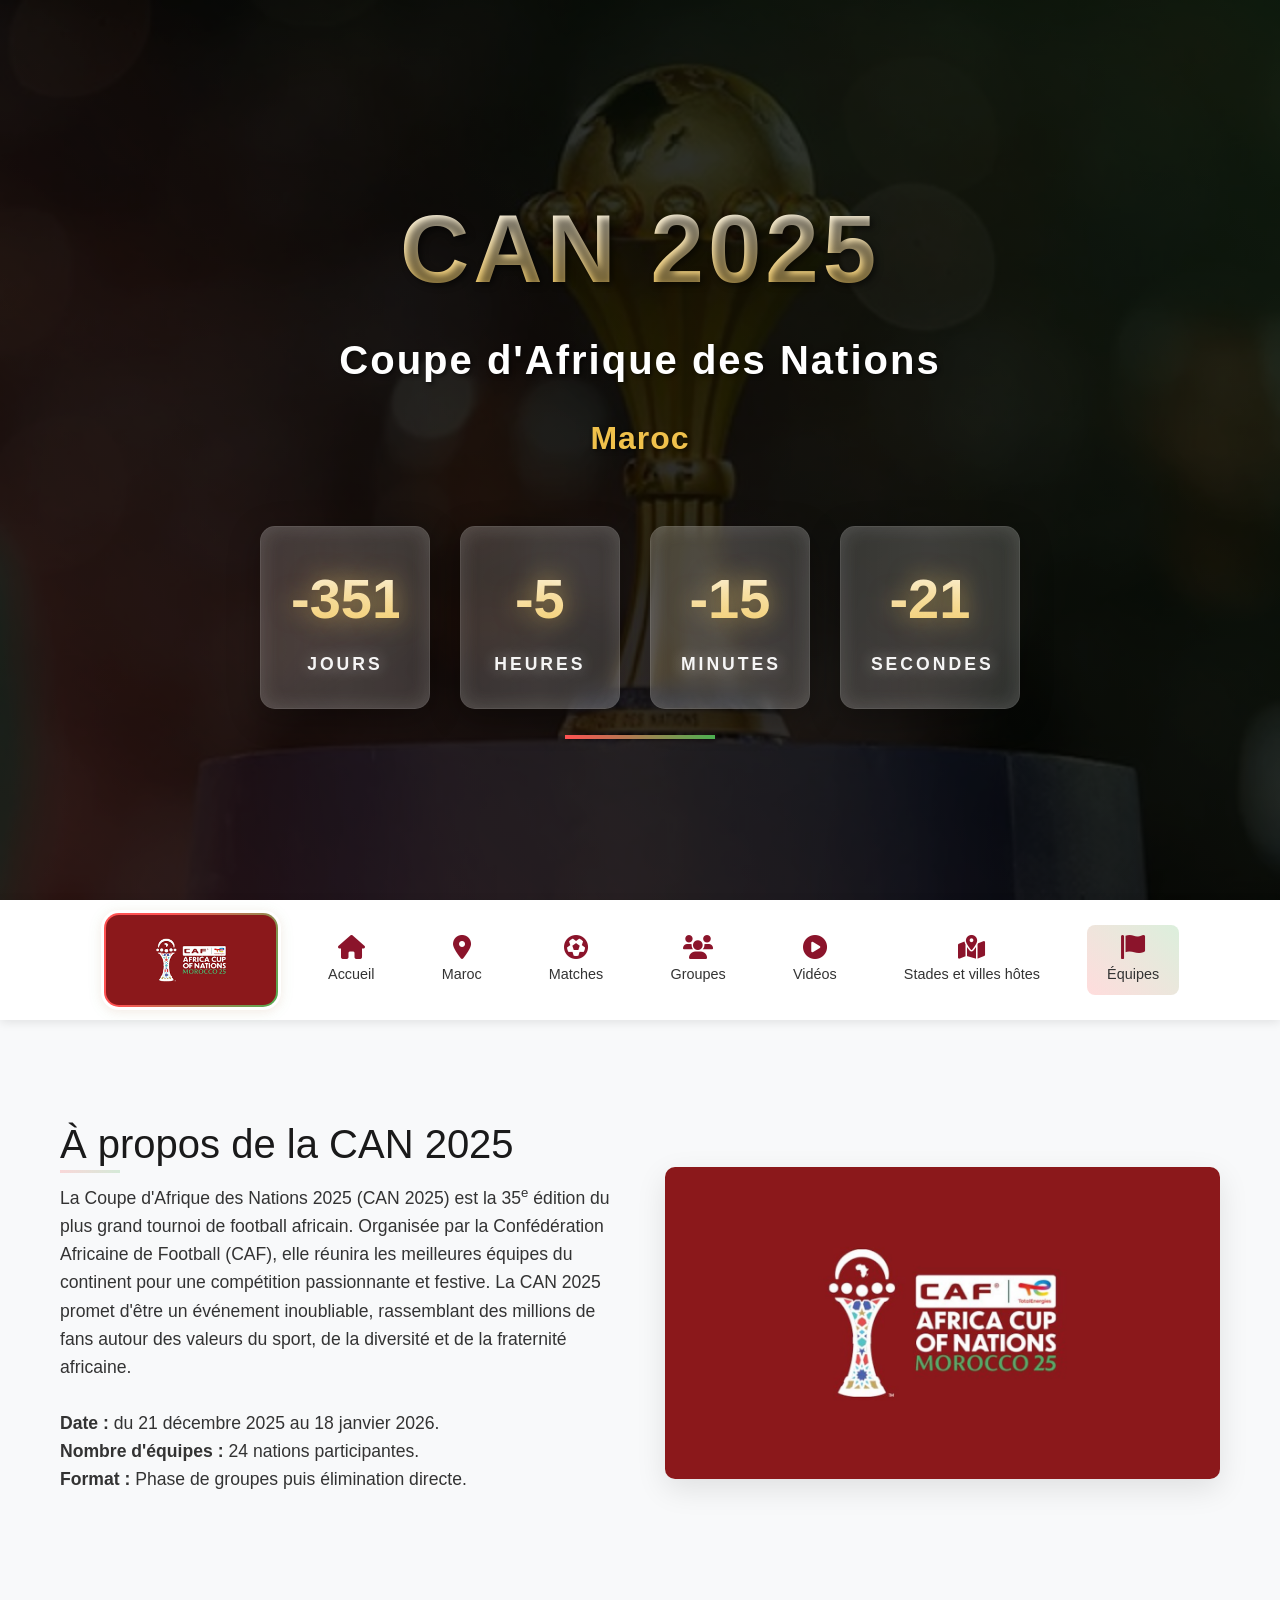
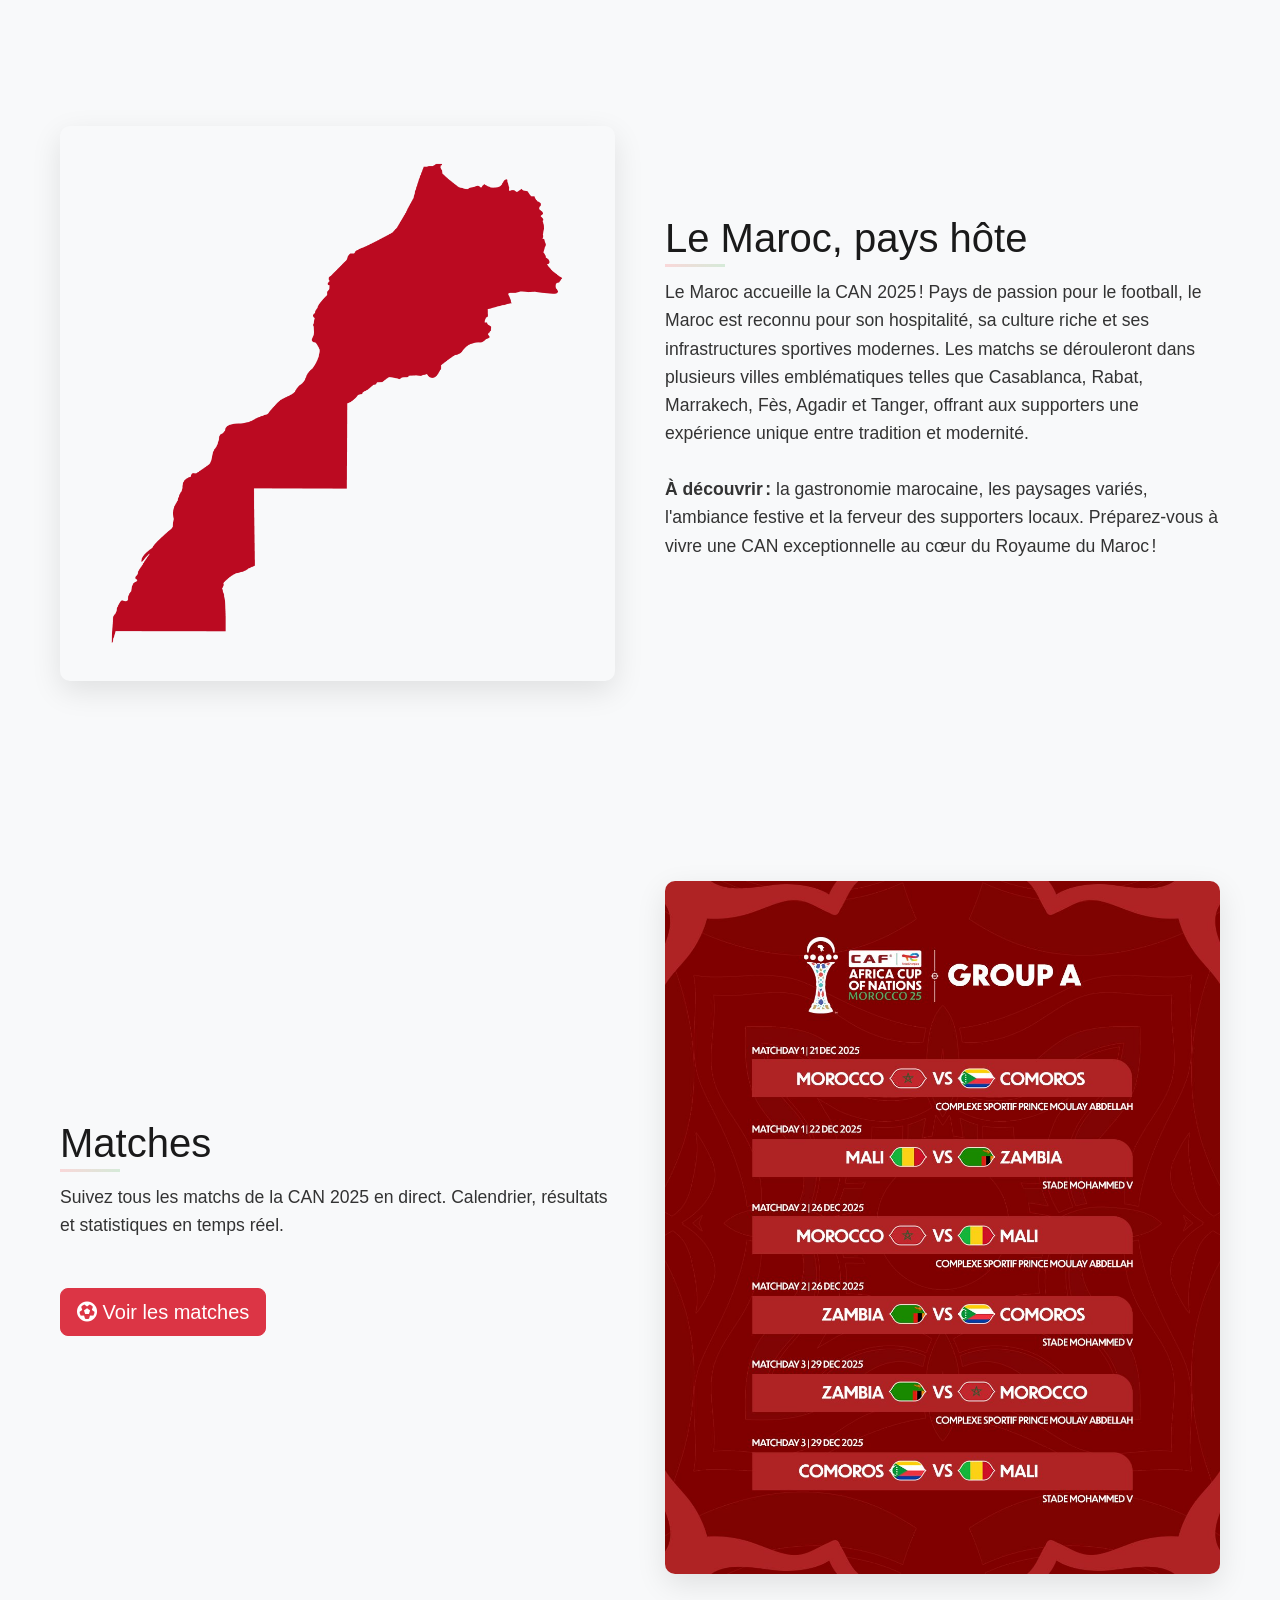
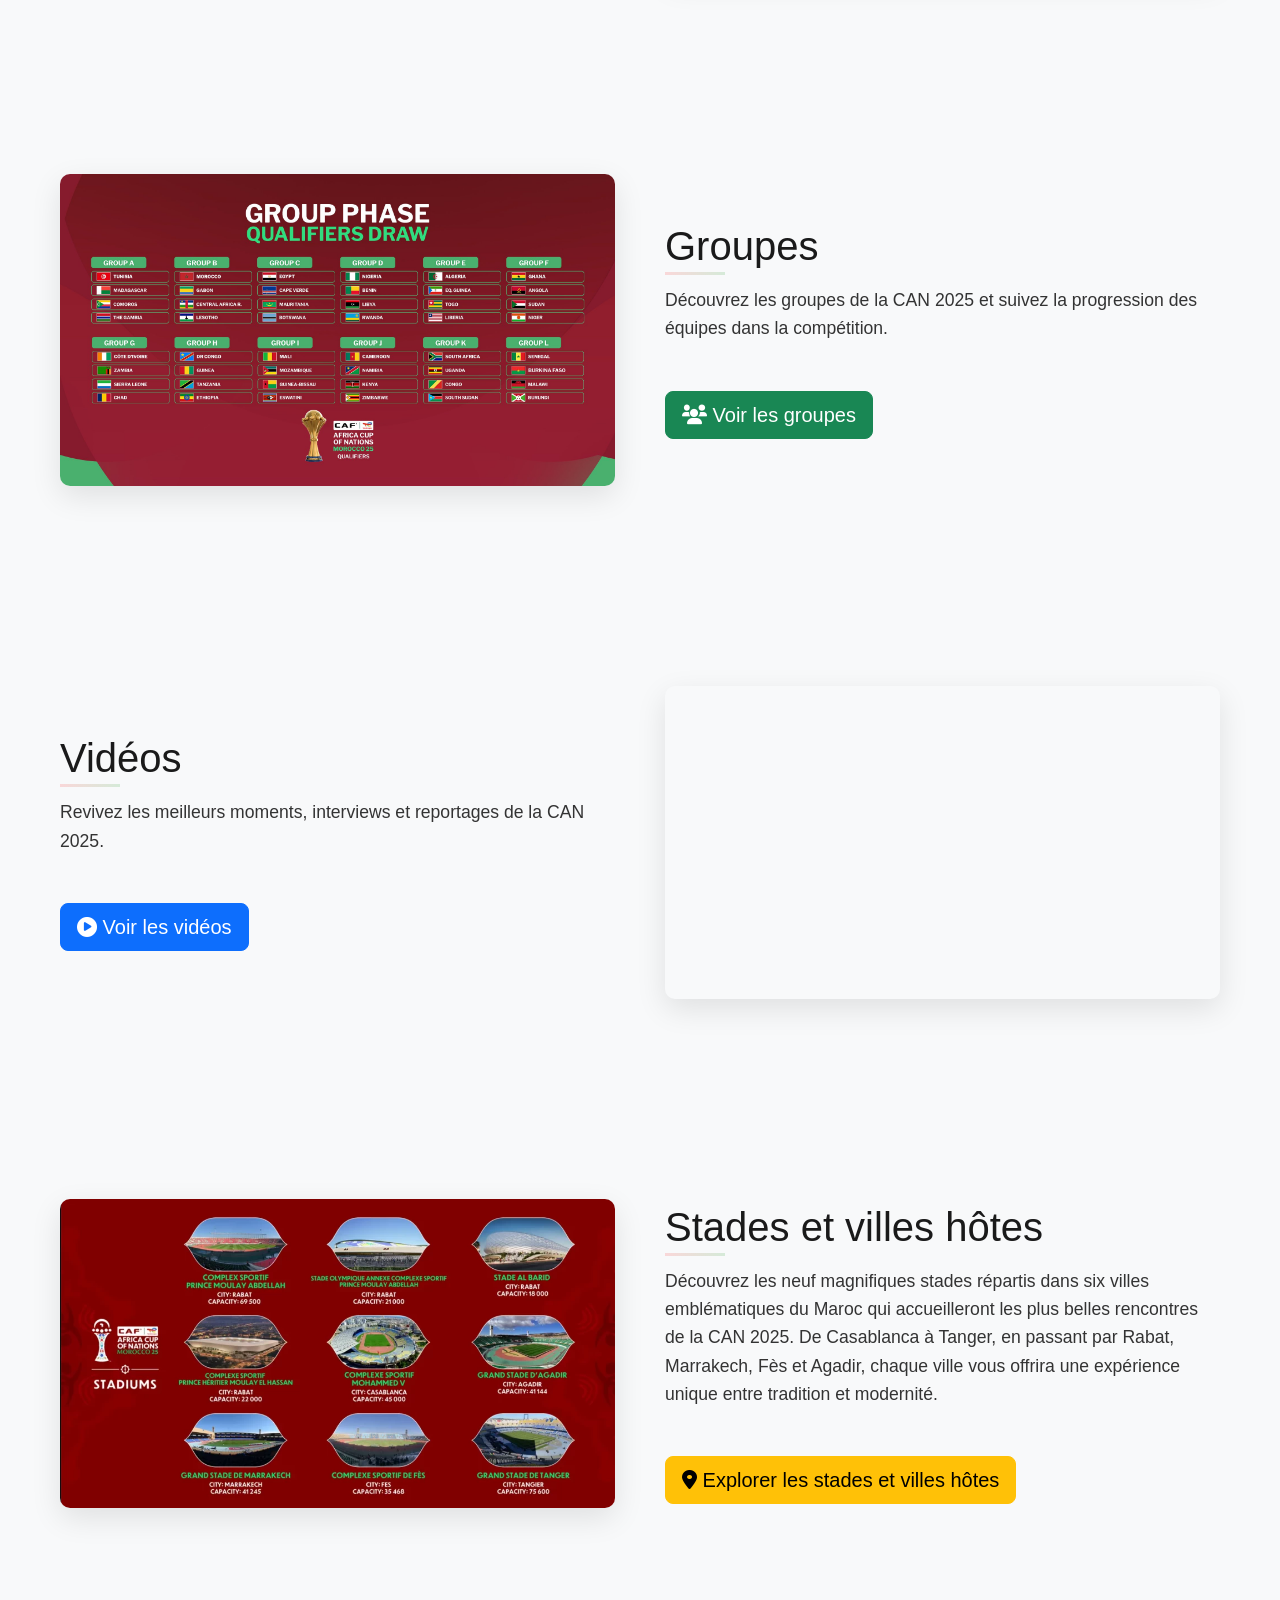
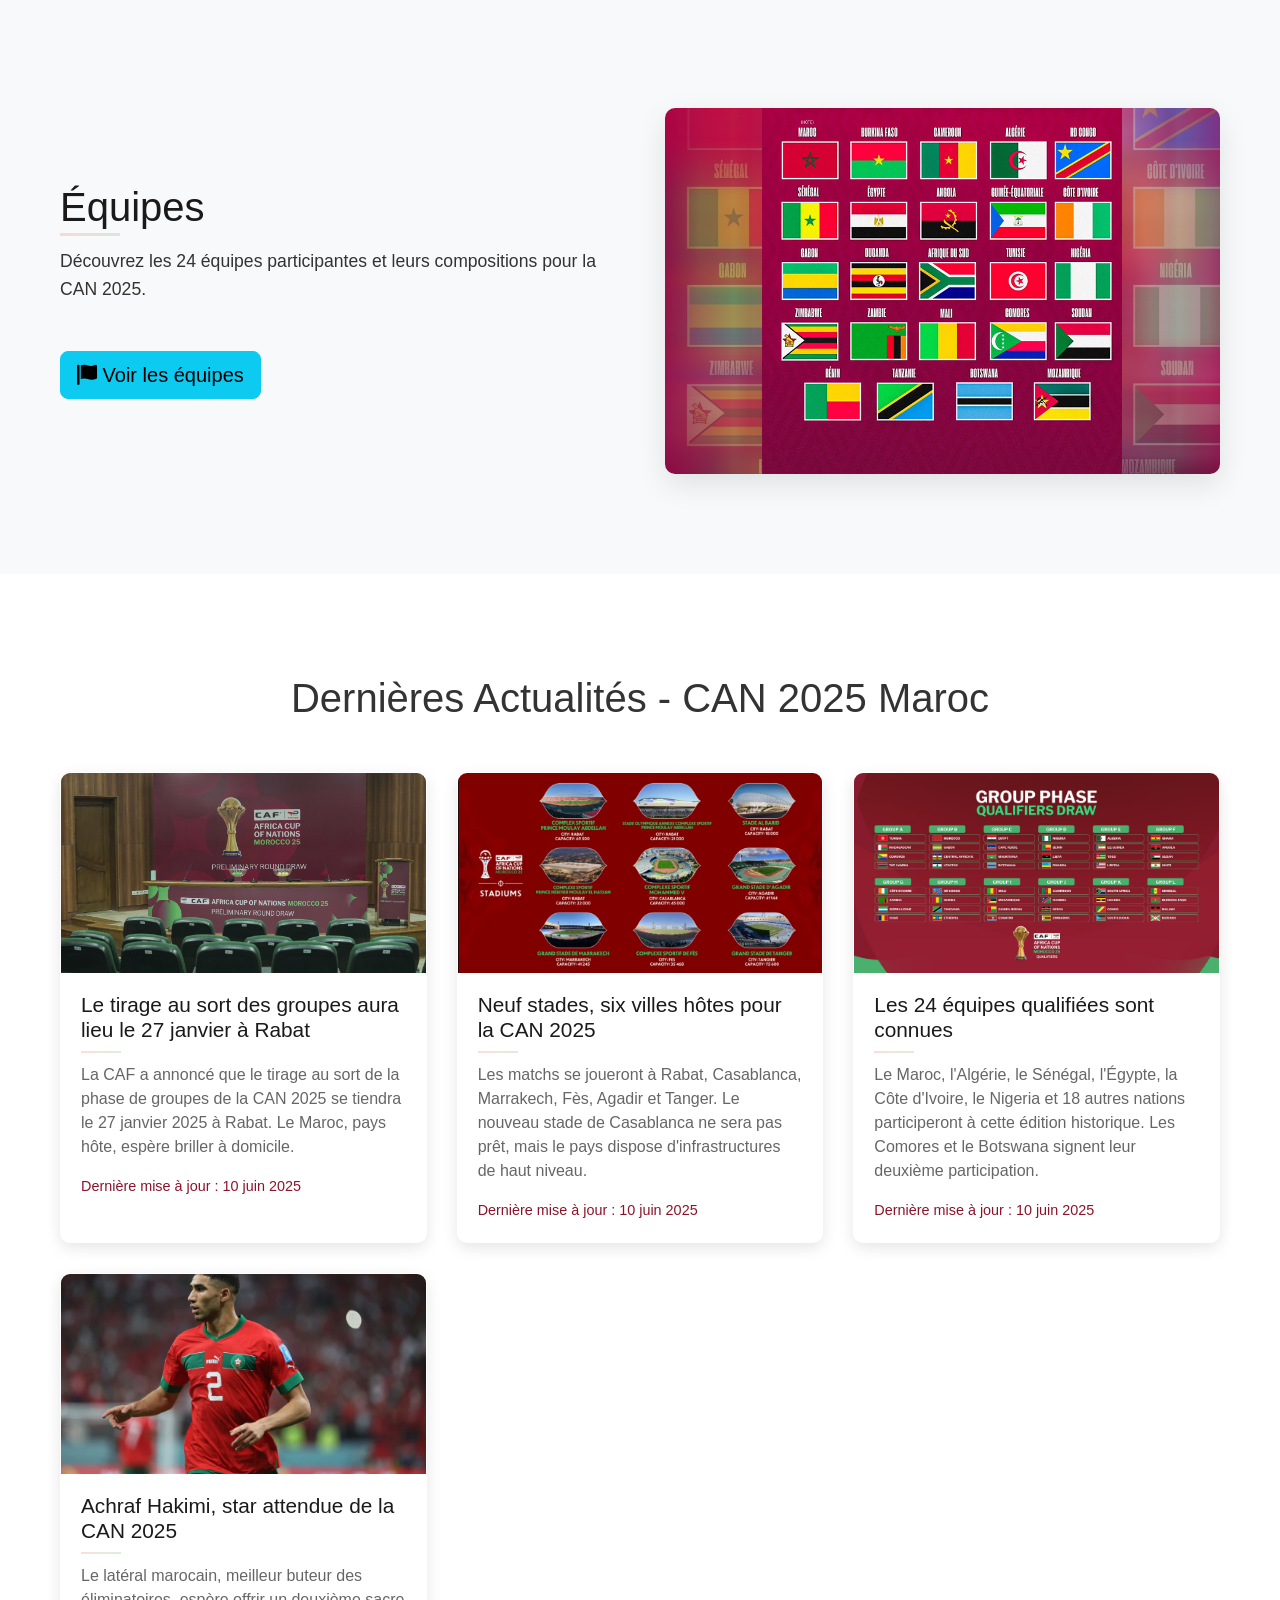
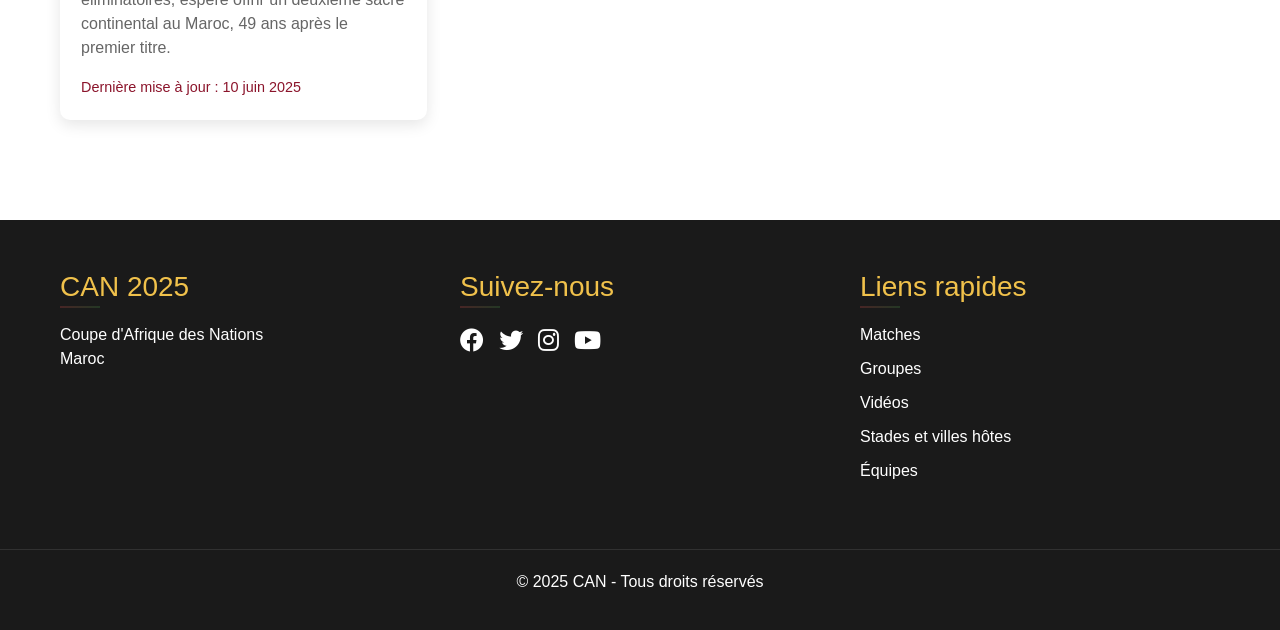
==== commit 5f0f84e3: "akhir haja dyali" ====
--- a/index.html
+++ b/index.html
@@ -26,7 +26,10 @@
 
     <!-- Barre Interactive -->
     <div class="interactive-bar">
+        <div class="bar-pattern left"></div>
         <div class="interactive-content">
+            <div class="bar-pattern right"></div>
+
             <div id="logo-container">
                 <i><img src="Images/téléchargement.png" alt="Logo CAN" height="100" width="180" ></i>
             </div>
@@ -58,7 +61,10 @@
                 <i class="fas fa-flag"></i>
                 <span>Équipes</span>
             </div>
-        </div>
+            <div class="bar-pattern right"></div>
+        
+        </div>
+    
     </div>
 
     <!-- Section Description CAN 2025 -->
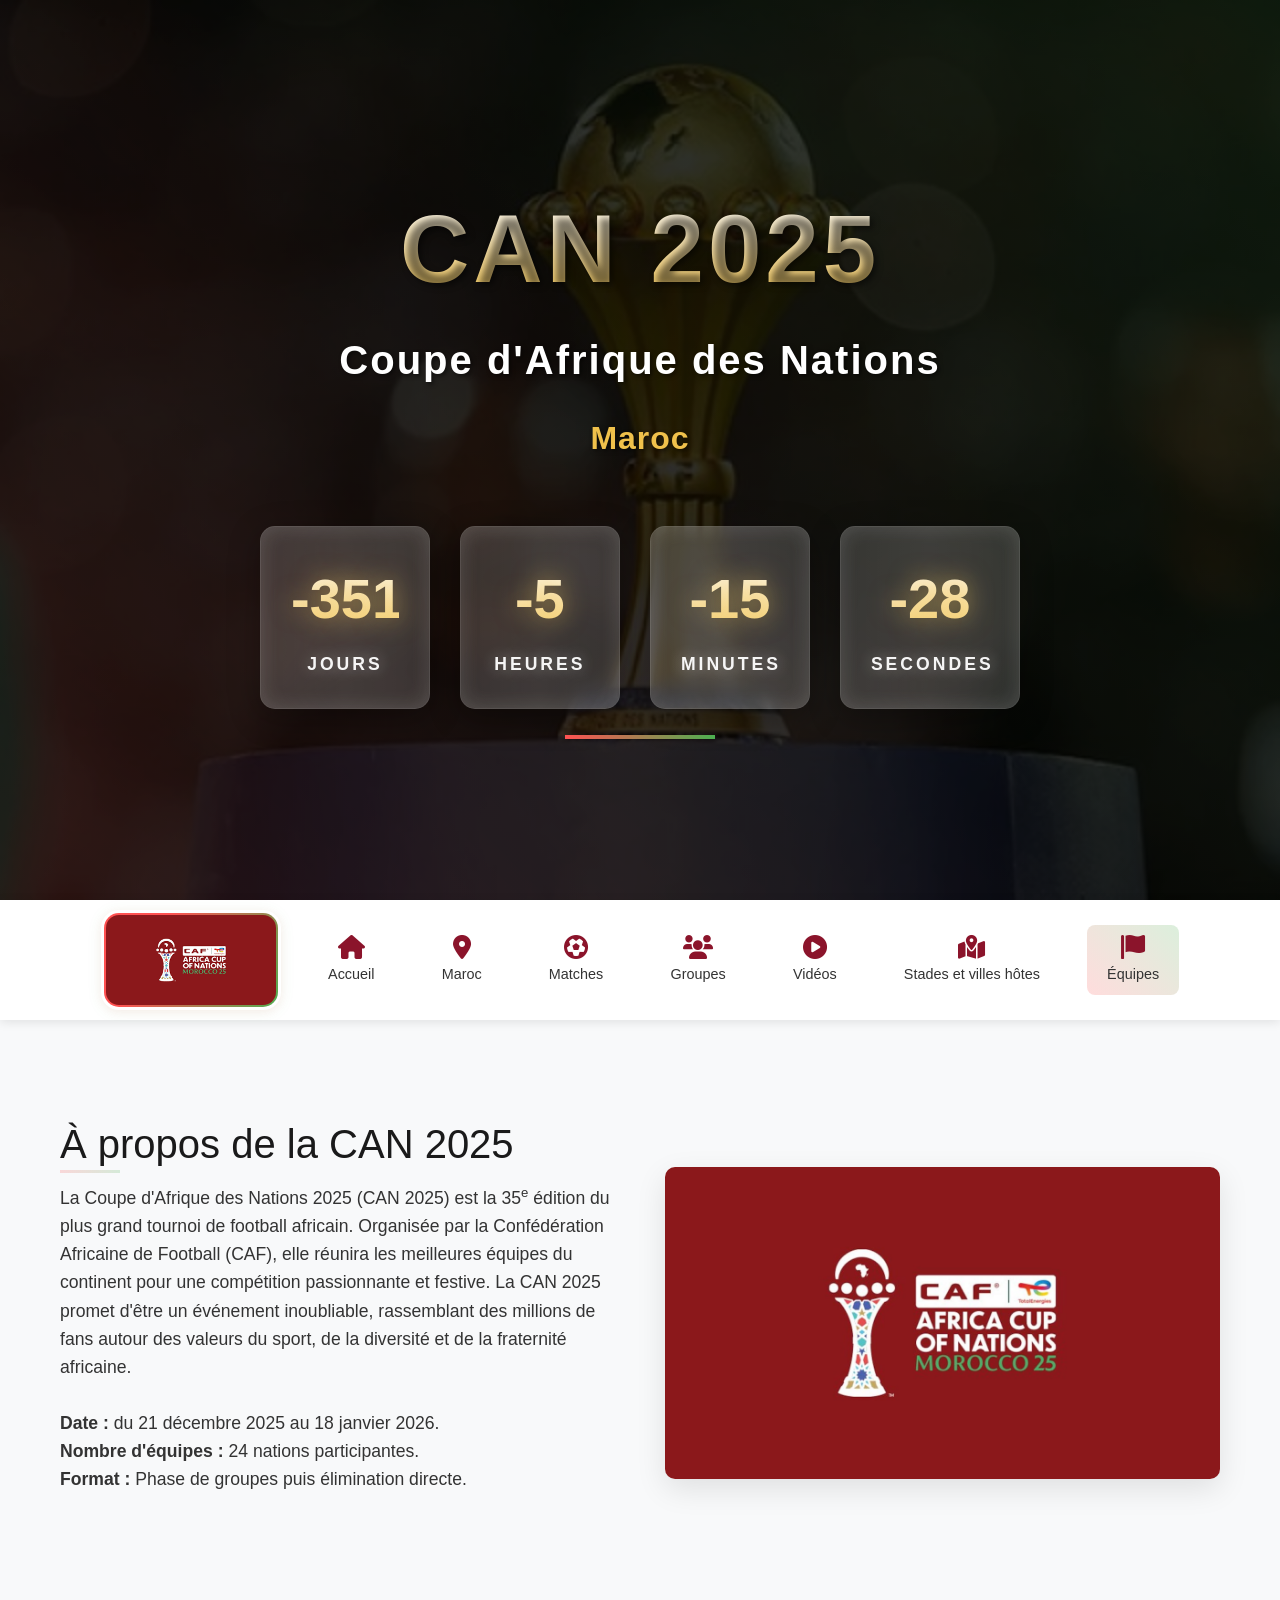
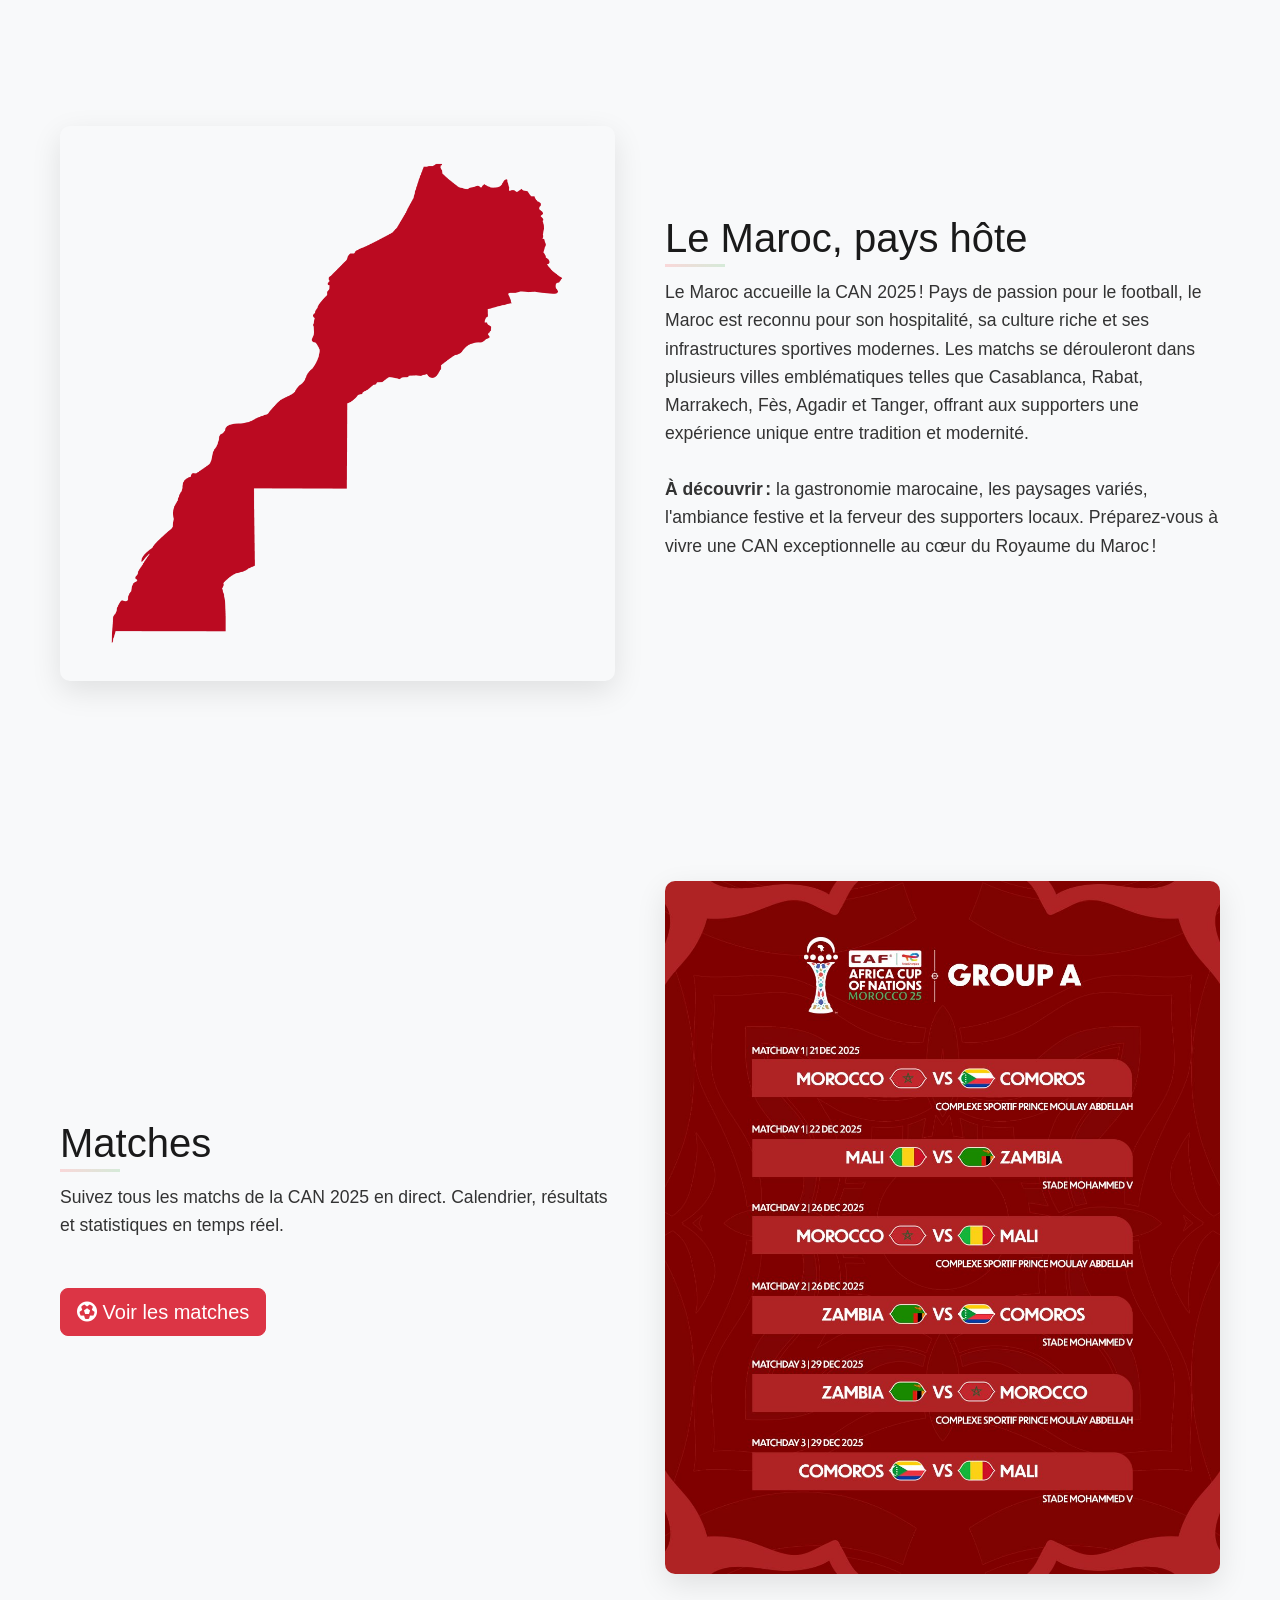
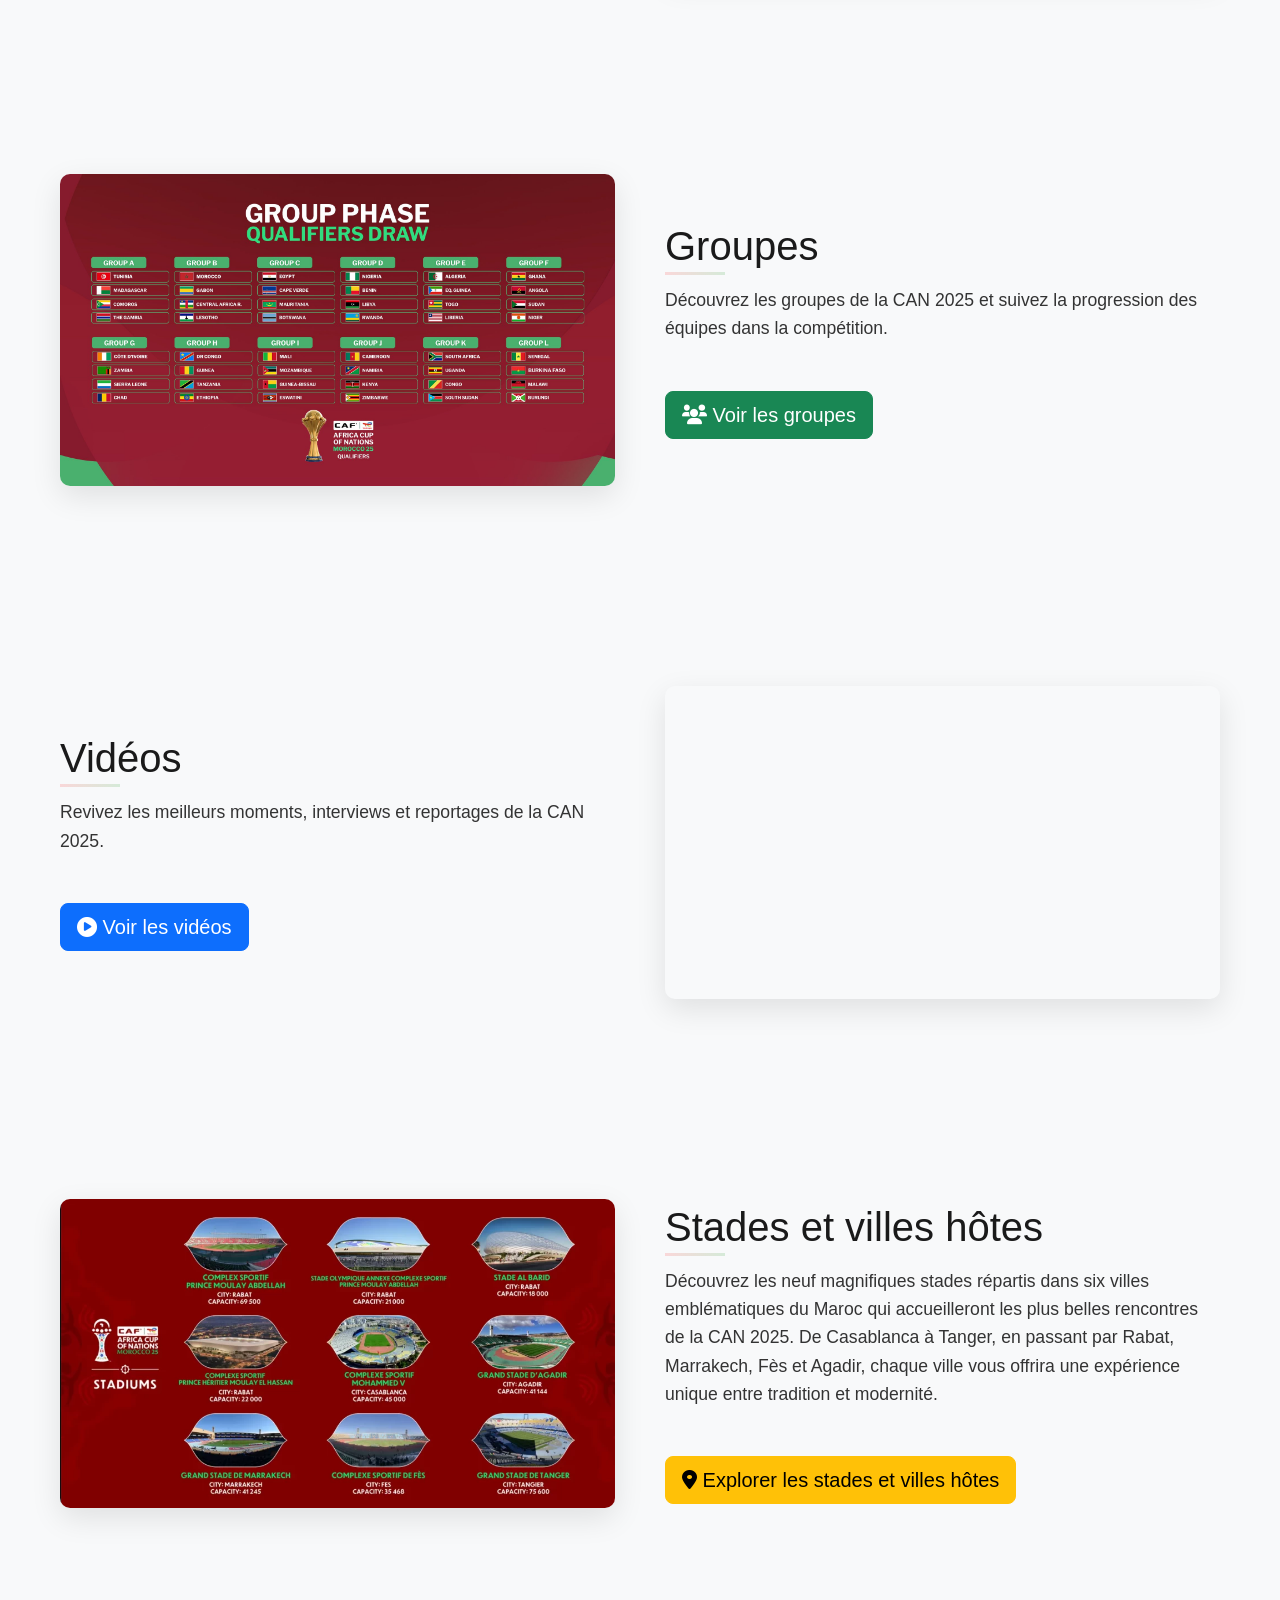
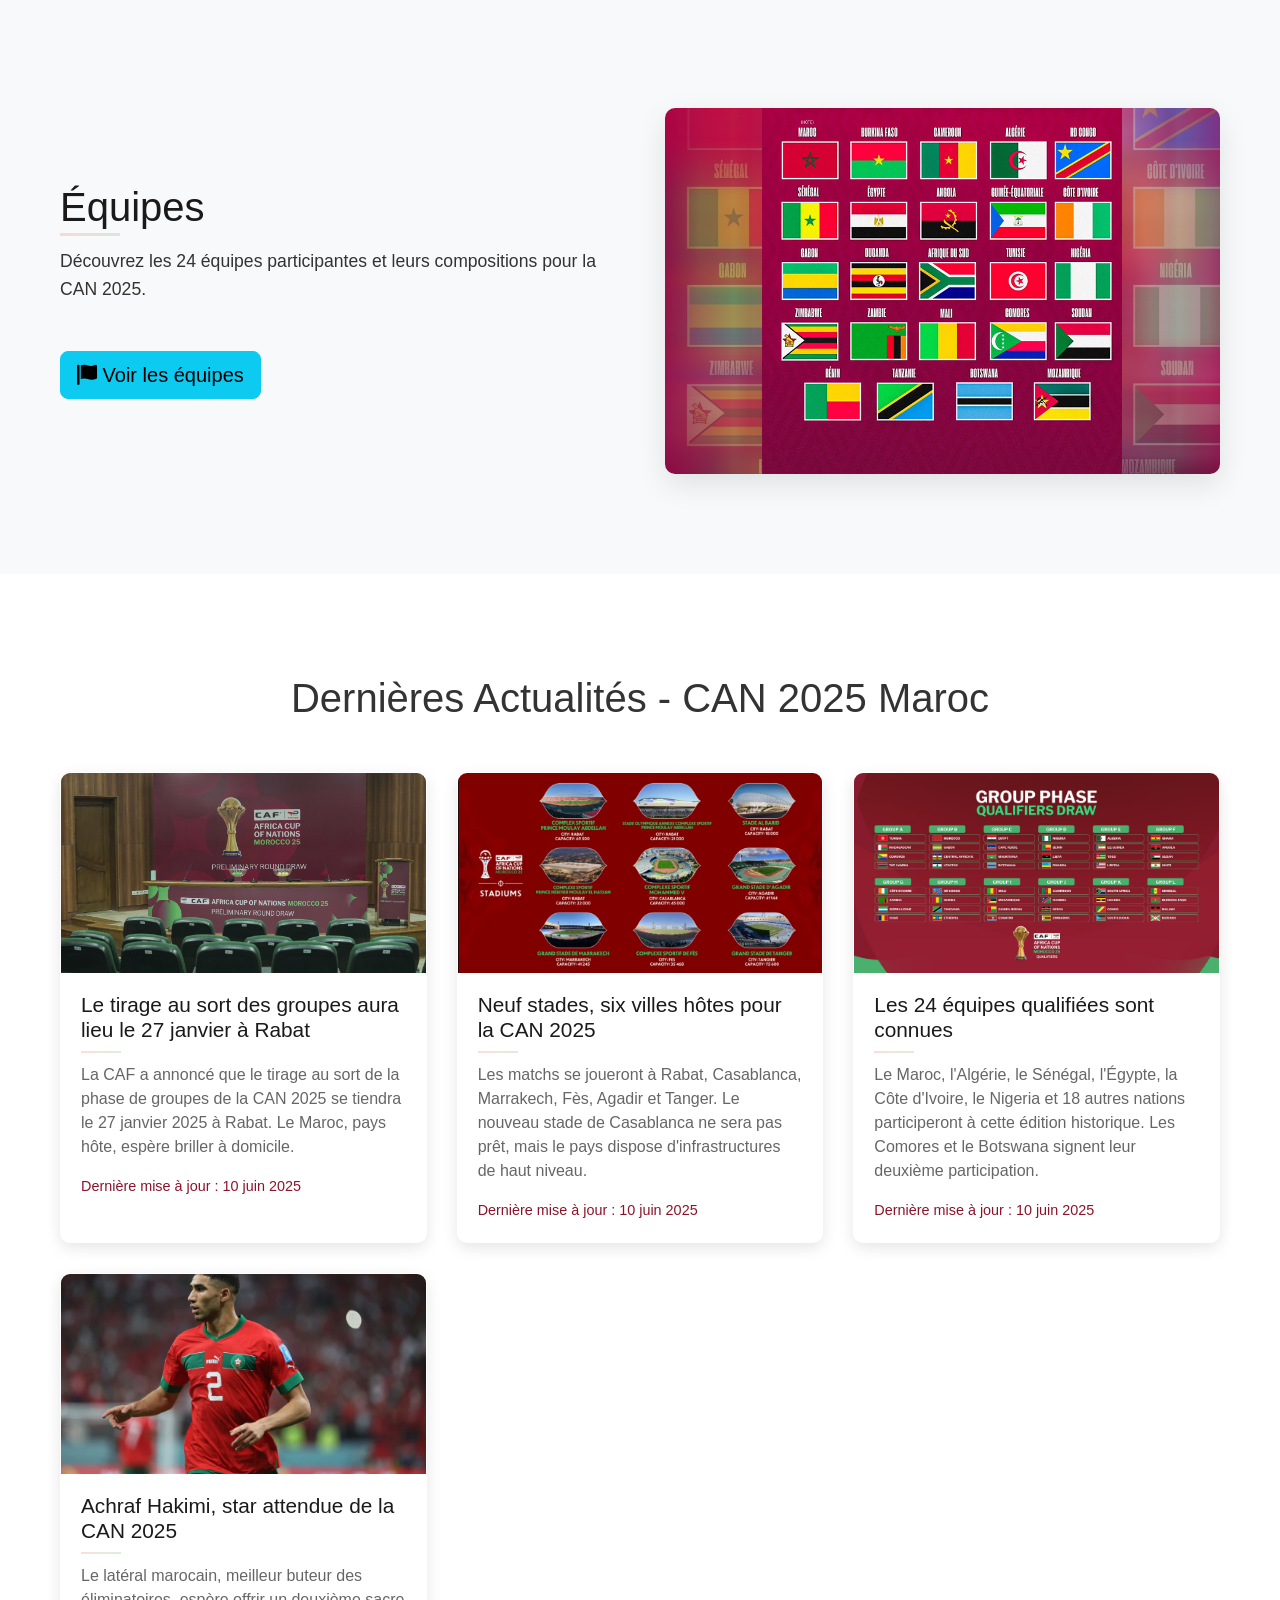
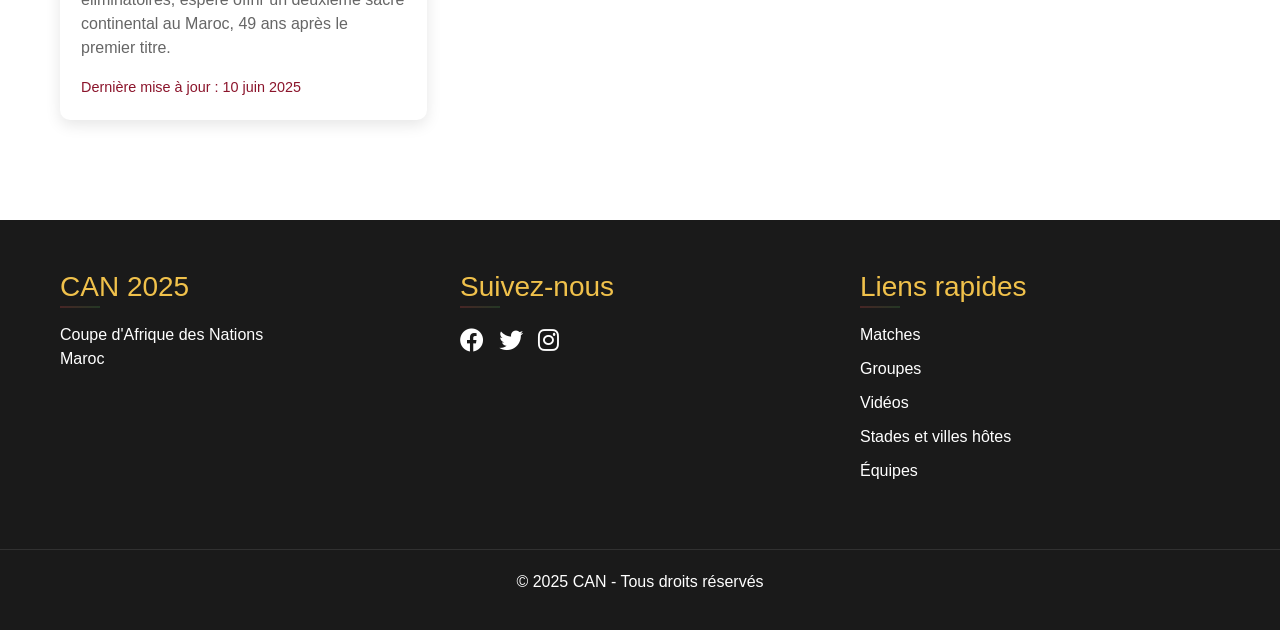
==== commit cf386abf: "fvdgbgfbg" ====
--- a/index.html
+++ b/index.html
@@ -226,6 +226,7 @@
         </div>
     </section>
 
+    
     <!-- Footer -->
     <footer class="footer">
         <div class="footer-content">
@@ -235,11 +236,11 @@
             </div>
             <div class="footer-section">
                 <h3>Suivez-nous</h3>
-                <div class="social-links">
-                    <a href="#"><i class="fab fa-facebook"></i></a>
-                    <a href="#"><i class="fab fa-twitter"></i></a>
-                    <a href="#"><i class="fab fa-instagram"></i></a>
-                    <a href="#"><i class="fab fa-youtube"></i></a>
+                <div class="social-links">  
+                    <a href="https://www.facebook.com/TheAFCON"><i class="fab fa-facebook"></i></a>
+                    <a href="https://x.com/CAF_Online?ref_src=twsrc%5Egoogle%7Ctwcamp%5Eserp%7Ctwgr%5Eauthor"><i class="fab fa-twitter"></i></a>
+                    <a href="https://www.instagram.com/caf_online?igsh=MXVvajljaXVlenFvaw=="><i class="fab fa-instagram"></i></a>
+
                 </div>
             </div>
             <div class="footer-section">
@@ -257,7 +258,6 @@
             <p>&copy; 2025 CAN - Tous droits réservés</p>
         </div>
     </footer>
-
     <!-- Bootstrap JS -->
     <script src="https://cdn.jsdelivr.net/npm/bootstrap@5.3.0/dist/js/bootstrap.bundle.min.js"></script>
     <script src="index.js"></script>
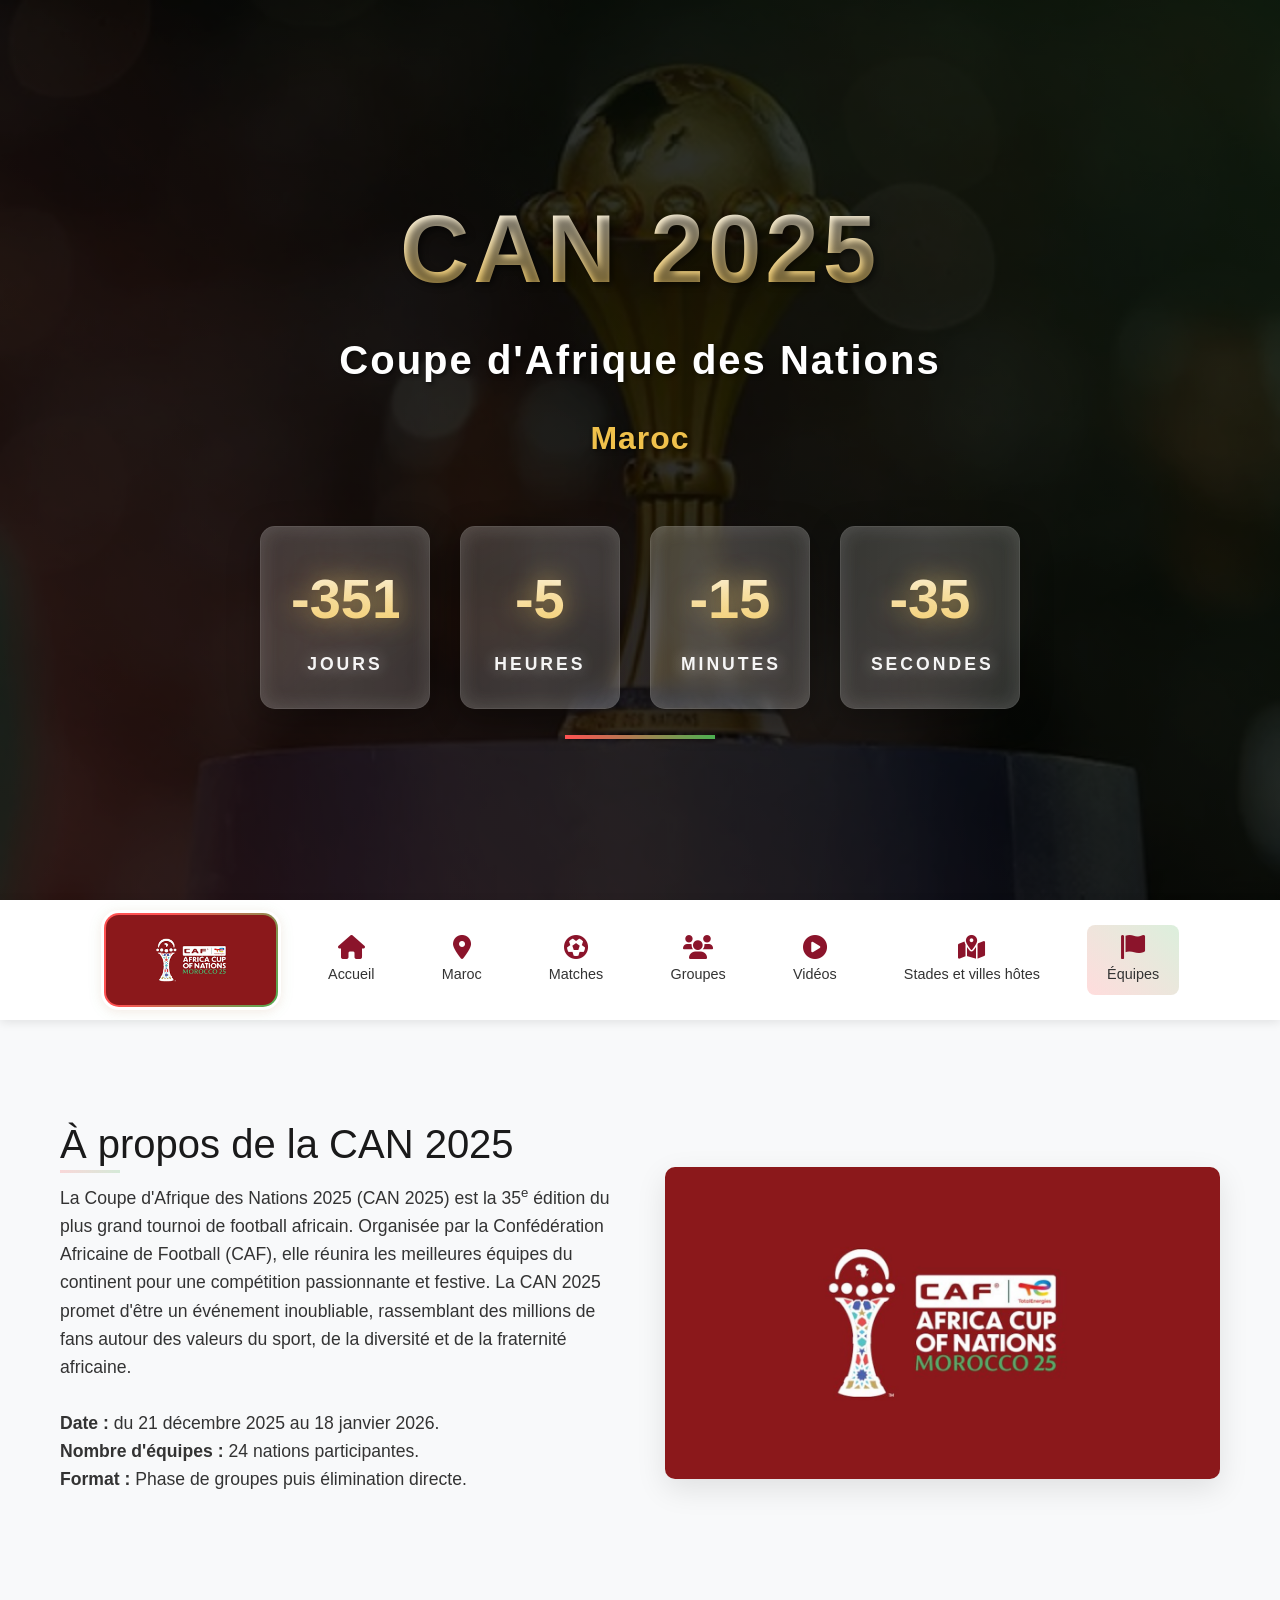
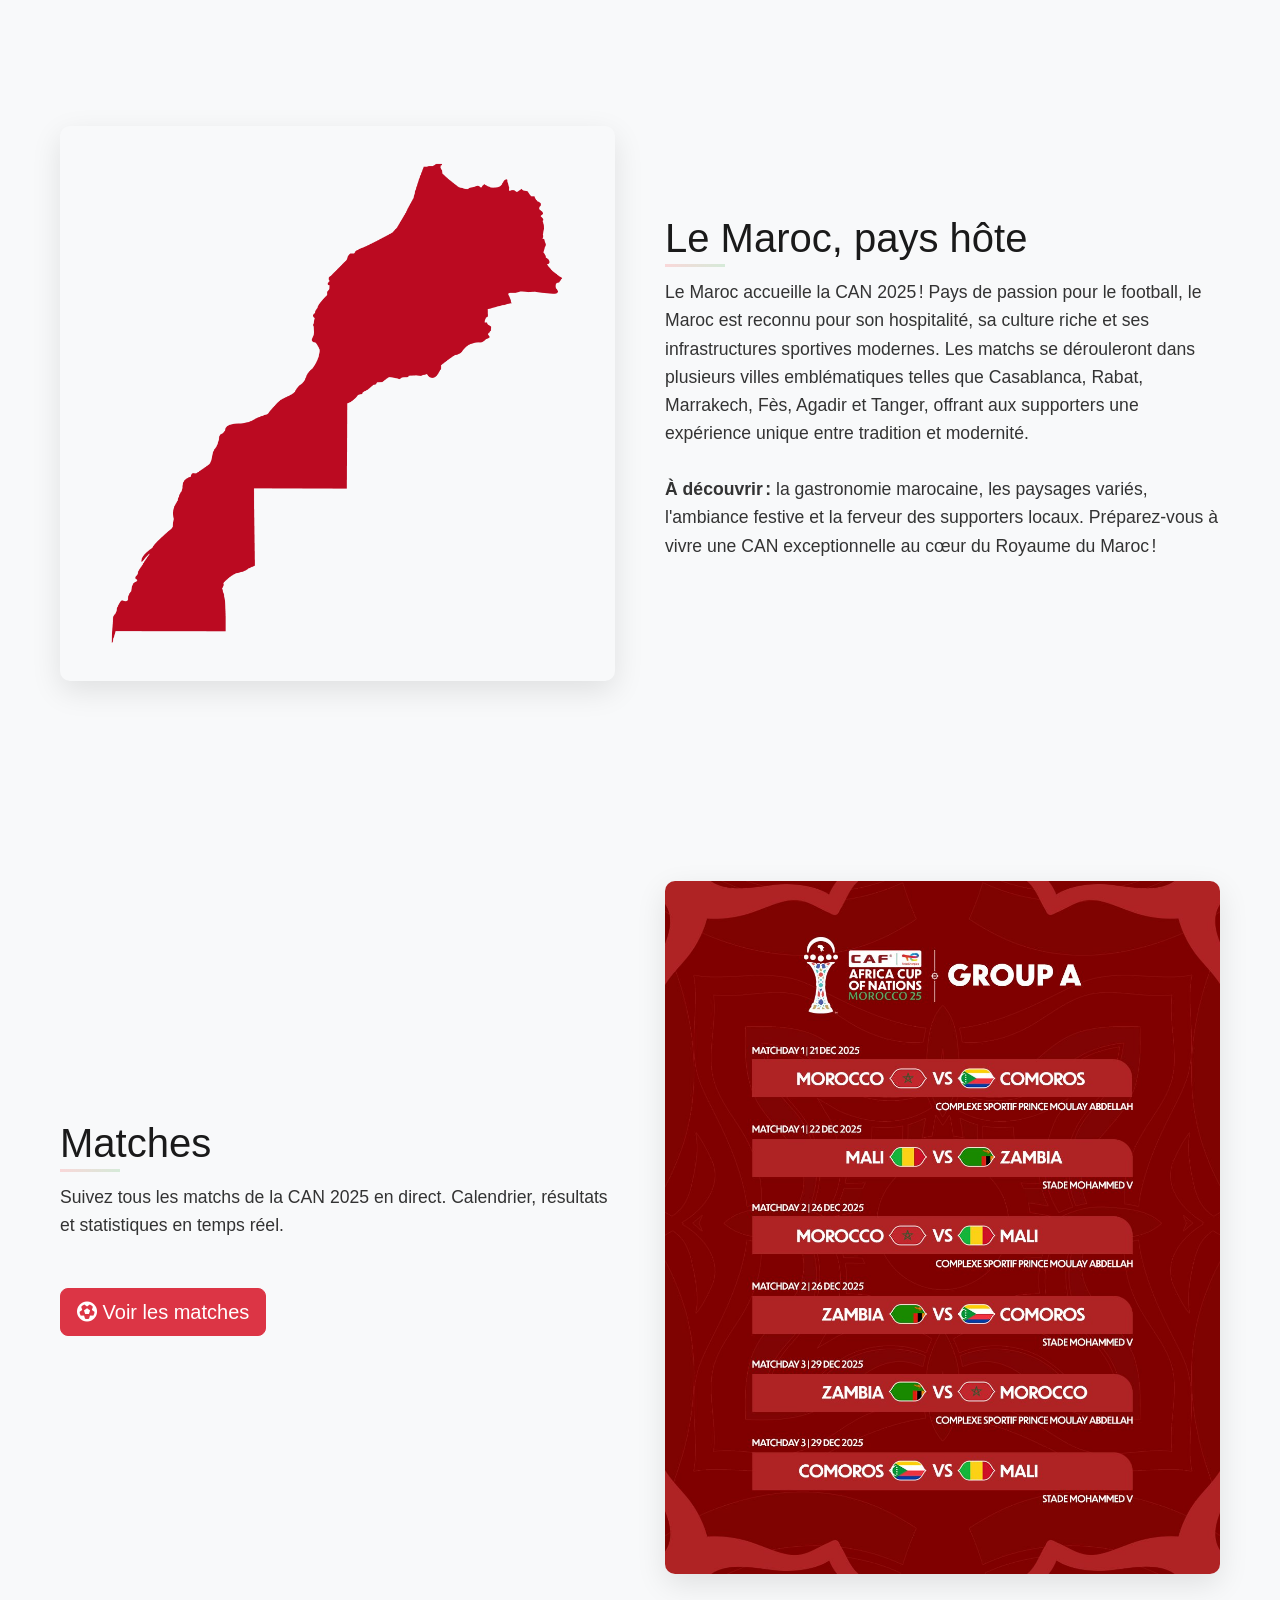
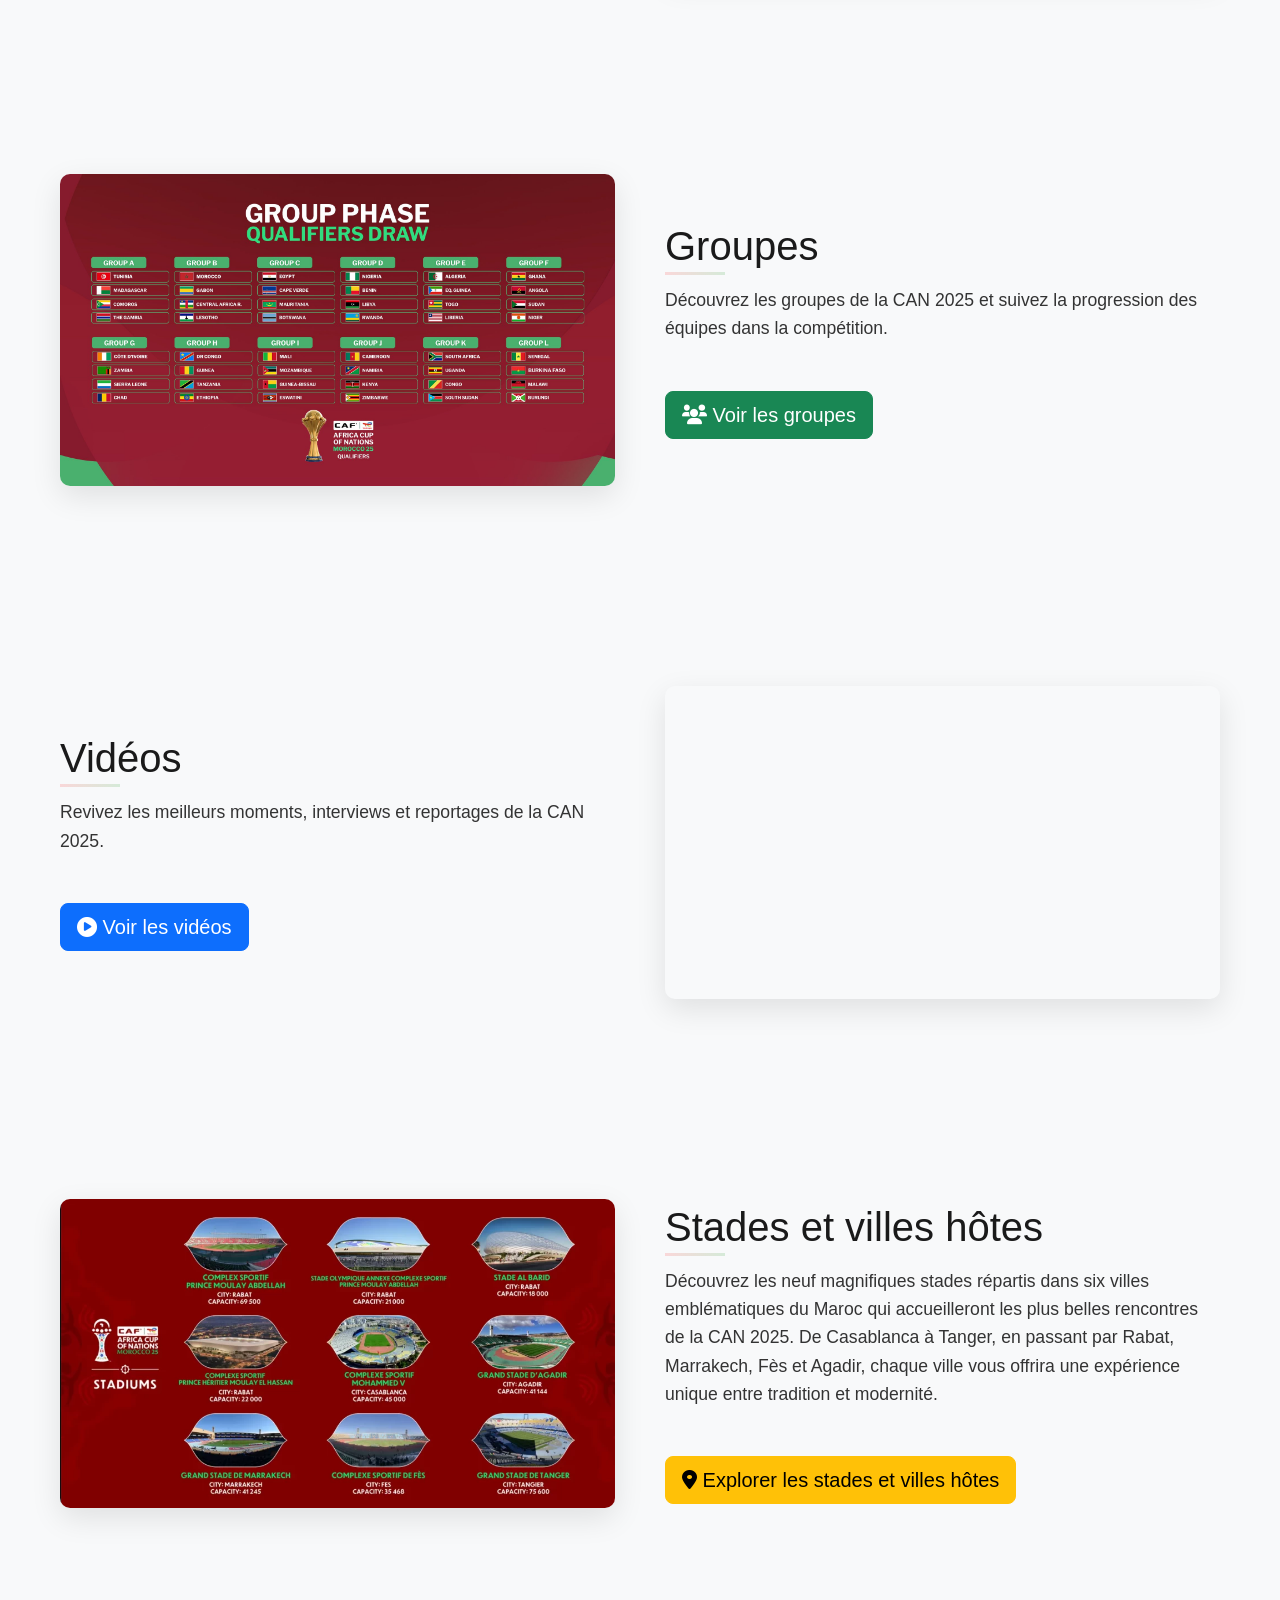
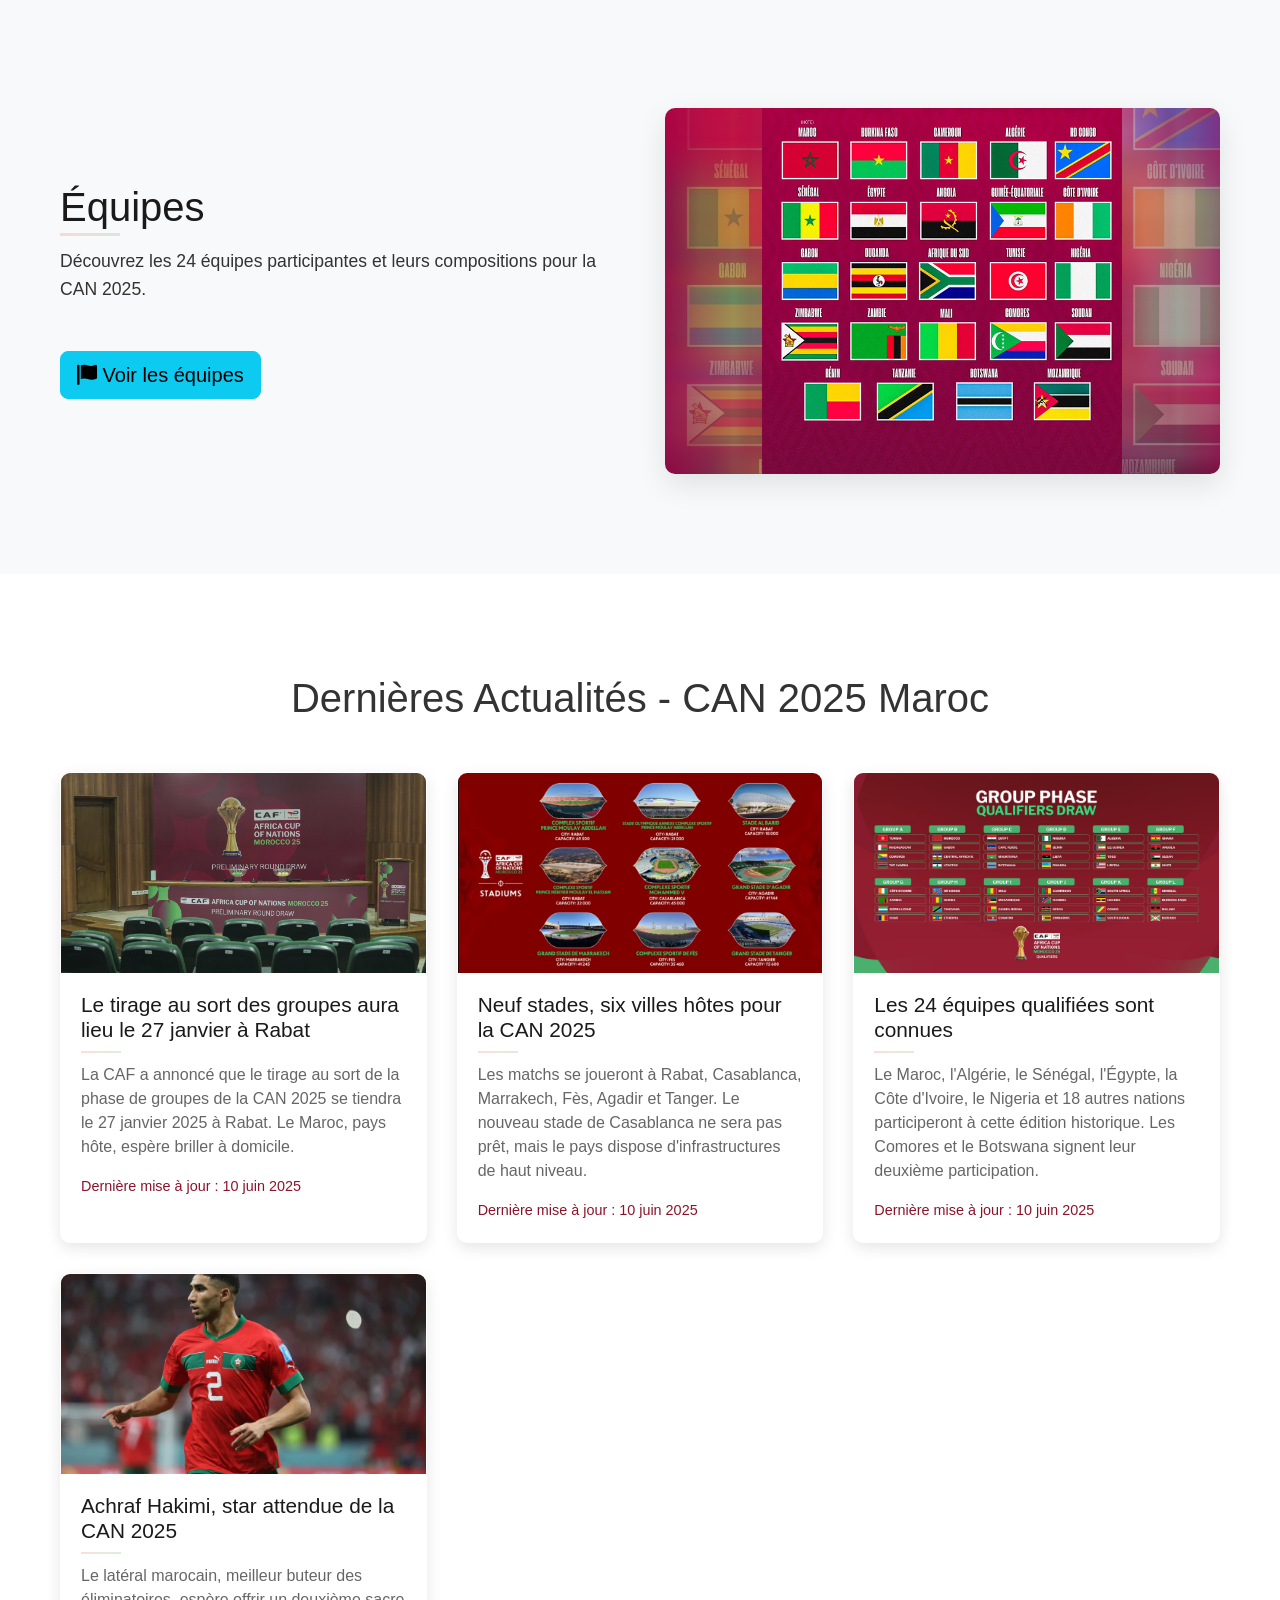
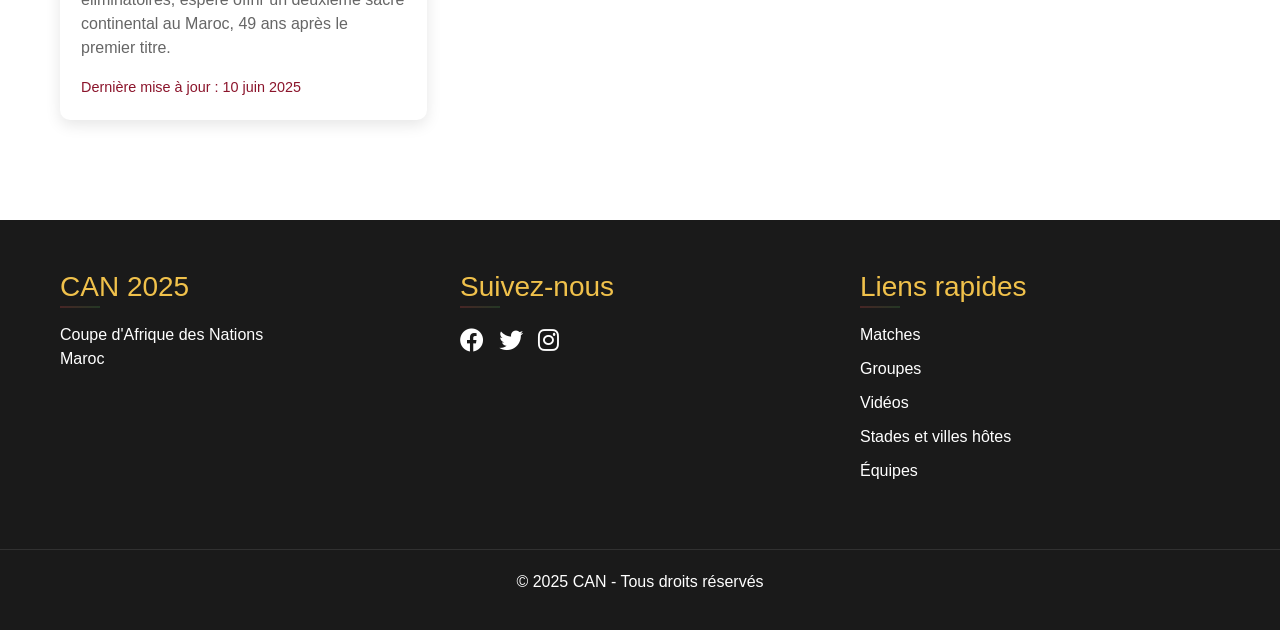
==== commit 1accd7eb: "index commentes" ====
--- a/index.html
+++ b/index.html
@@ -1,38 +1,50 @@
 <!DOCTYPE html>
 <html lang="fr">
 <head>
+    <!-- Configuration de base du document -->
     <meta charset="UTF-8">
     <meta name="viewport" content="width=device-width, initial-scale=1.0">
     <title>CAN 2025 - Coupe d'Afrique des Nations</title>
-    <!-- Bootstrap CSS -->
+    <!-- Intégration des feuilles de style externes -->
+    <!-- Bootstrap pour la mise en page responsive -->
     <link href="https://cdn.jsdelivr.net/npm/bootstrap@5.3.0/dist/css/bootstrap.min.css" rel="stylesheet">
-    <!-- Font Awesome -->
+    <!-- Font Awesome pour les icônes -->
     <link rel="stylesheet" href="https://cdnjs.cloudflare.com/ajax/libs/font-awesome/6.0.0/css/all.min.css">
+    <!-- Feuille de style personnalisée -->
     <link rel="stylesheet" href="index.css">
 </head>
 <body>
-    <!-- Hero Section avec Animation -->
+    <!-- Section Hero : Section d'en-tête principale avec animation -->
+    <!-- Cette section contient le titre principal, le sous-titre, la localisation et le compte à rebours -->
     <section class="hero-section">
         <div class="hero-content">
             <h1 class="main-title">CAN 2025</h1>
             <p class="subtitle">Coupe d'Afrique des Nations</p>
             <p class="location">Maroc</p>
+            <!-- Conteneur pour le compte à rebours dynamique -->
             <div class="countdown" id="countdown">
-                <!-- Le compte à rebours sera ajouté dynamiquement -->
-            </div>
-        </div>
+                <!-- Le compte à rebours sera généré dynamiquement par JavaScript -->
+            </div>
+        </div>
+        <!-- Overlay pour ajouter un effet de contraste sur l'arrière-plan -->
         <div class="hero-overlay"></div>
     </section>
 
-    <!-- Barre Interactive -->
+    <!-- Barre de navigation interactive -->
+    <!-- Cette barre contient le logo et les liens de navigation avec des icônes -->
     <div class="interactive-bar">
+        <!-- Motifs décoratifs de la barre -->
         <div class="bar-pattern left"></div>
         <div class="interactive-content">
             <div class="bar-pattern right"></div>
 
+            <!-- Logo cliquable -->
             <div id="logo-container">
                 <i><img src="Images/téléchargement.png" alt="Logo CAN" height="100" width="180" ></i>
             </div>
+
+            <!-- Éléments de navigation avec icônes -->
+            <!-- Chaque élément est lié à une section spécifique de la page -->
             <div class="interactive-item active" data-section="can2025-description">
                 <i class="fas fa-home home-icon"></i>
                 <span>Accueil</span>
@@ -67,7 +79,11 @@
     
     </div>
 
+    <!-- Sections de contenu principales -->
+    <!-- Chaque section suit une structure similaire avec texte et image -->
+
     <!-- Section Description CAN 2025 -->
+    <!-- Présentation générale du tournoi -->
     <section class="content-section can2025-description-section" id="can2025-description">
         <div class="section-content">
             <div class="section-text">
@@ -86,6 +102,7 @@
     </section>
 
     <!-- Section Maroc -->
+    <!-- Présentation du pays hôte -->
     <section class="content-section maroc-section" id="maroc">
         <div class="section-content reverse">
             <div class="section-text">
@@ -102,6 +119,7 @@
     </section>
 
     <!-- Section Matches -->
+    <!-- Calendrier et résultats des matches -->
     <section class="content-section matches-section" id="matches">
         <div class="section-content">
             <div class="section-text">
@@ -118,6 +136,7 @@
     </section>
 
     <!-- Section Groupes -->
+    <!-- Composition des groupes du tournoi -->
     <section class="content-section groups-section" id="groups">
         <div class="section-content reverse">
             <div class="section-text">
@@ -134,6 +153,7 @@
     </section>
 
     <!-- Section Vidéos -->
+    <!-- Contenu multimédia et highlights -->
     <section class="content-section videos-section" id="videos">
         <div class="section-content">
             <div class="section-text">
@@ -156,6 +176,7 @@
     </section>
 
     <!-- Section Statistiques -->
+    <!-- Informations sur les stades et villes hôtes -->
     <section class="content-section stats-section" id="stats">
         <div class="section-content reverse">
             <div class="section-text">
@@ -172,6 +193,7 @@
     </section>
 
     <!-- Section Équipes -->
+    <!-- Présentation des équipes participantes -->
     <section class="content-section teams-section" id="teams">
         <div class="section-content">
             <div class="section-text">
@@ -188,9 +210,12 @@
     </section>
 
     <!-- Section Actualités -->
+    <!-- Grille d'articles d'actualités avec images -->
     <section class="news-section">
         <h2>Dernières Actualités - CAN 2025 Maroc</h2>
+        <!-- Grille responsive d'articles -->
         <div class="news-grid">
+            <!-- Chaque carte représente un article d'actualité -->
             <div class="news-card">
                 <img src="Images/tirage 2025.jpeg" alt="Tirage au sort CAN 2025">
                 <div class="news-content">
@@ -226,23 +251,25 @@
         </div>
     </section>
 
-    
-    <!-- Footer -->
+    <!-- Pied de page -->
+    <!-- Contient les informations de contact, liens sociaux et liens rapides -->
     <footer class="footer">
         <div class="footer-content">
+            <!-- Section d'information générale -->
             <div class="footer-section">
                 <h3>CAN 2025</h3>
                 <p>Coupe d'Afrique des Nations<br>Maroc</p>
             </div>
+            <!-- Section des réseaux sociaux -->
             <div class="footer-section">
                 <h3>Suivez-nous</h3>
                 <div class="social-links">  
                     <a href="https://www.facebook.com/TheAFCON"><i class="fab fa-facebook"></i></a>
                     <a href="https://x.com/CAF_Online?ref_src=twsrc%5Egoogle%7Ctwcamp%5Eserp%7Ctwgr%5Eauthor"><i class="fab fa-twitter"></i></a>
                     <a href="https://www.instagram.com/caf_online?igsh=MXVvajljaXVlenFvaw=="><i class="fab fa-instagram"></i></a>
-
-                </div>
-            </div>
+                </div>
+            </div>
+            <!-- Section des liens rapides -->
             <div class="footer-section">
                 <h3>Liens rapides</h3>
                 <ul>
@@ -254,12 +281,16 @@
                 </ul>
             </div>
         </div>
+        <!-- Copyright -->
         <div class="footer-bottom">
             <p>&copy; 2025 CAN - Tous droits réservés</p>
         </div>
     </footer>
-    <!-- Bootstrap JS -->
+
+    <!-- Scripts JavaScript -->
+    <!-- Bootstrap pour les fonctionnalités interactives -->
     <script src="https://cdn.jsdelivr.net/npm/bootstrap@5.3.0/dist/js/bootstrap.bundle.min.js"></script>
+    <!-- Script personnalisé pour les animations et interactions -->
     <script src="index.js"></script>
 </body>
 </html>
--- a/index.css
+++ b/index.css
@@ -1,571 +1,910 @@
-/* Variables */
+/* ========== VARIABLES GLOBALES ==========
+ * Définition des couleurs principales et des transitions
+ * Utilisation de variables CSS pour une maintenance facile
+ * Les couleurs sont inspirées des couleurs de la CAN (vert et rouge)
+ */
 :root {
-    --primary-color: #f0c14b;
-    --secondary-color: #1a1a1a;
-    --accent-color: #8b142b;
-    --text-color: #333;
-    --light-bg: #f8f9fa;
-    --transition: all 0.3s ease;
-    --green-color: #4CAF50;
-    --red-color: #FF5252;
-    --light-green: rgba(76, 175, 80, 0.2);
-    --light-red: rgba(255, 82, 82, 0.2);
-}
-
-/* Styles généraux */
+    /* Couleur principale dorée utilisée pour les éléments importants et les accents */
+    --primary-color: #f0c14b;      
+    /* Couleur de fond sombre pour créer du contraste */
+    --secondary-color: #1a1a1a;    
+    /* Couleur d'accent bordeaux pour les éléments interactifs */
+    --accent-color: #8b142b;       
+    /* Couleur standard pour le texte principal */
+    --text-color: #333;            
+    /* Couleur de fond claire pour les sections */
+    --light-bg: #f8f9fa;           
+    /* Animation fluide pour tous les éléments interactifs */
+    --transition: all 0.3s ease;    
+    /* Couleur verte pour les indicateurs positifs */
+    --green-color: #4CAF50;        
+    /* Couleur rouge pour les alertes et accents */
+    --red-color: #FF5252;          
+    /* Version transparente du vert pour les effets subtils */
+    --light-green: rgba(76, 175, 80, 0.2); 
+    /* Version transparente du rouge pour les effets subtils */
+    --light-red: rgba(255, 82, 82, 0.2);   
+}
+
+/* ========== STYLES DE BASE ==========
+ * Configuration générale du document
+ * Utilisation de la police Montserrat pour une meilleure lisibilité
+ */
 body {
+    /* Police principale du site */
     font-family: 'Montserrat', sans-serif;
+    /* Suppression des marges par défaut */
     margin: 0;
+    /* Suppression des paddings par défaut */
     padding: 0;
+    /* Couleur de fond claire définie dans les variables */
     background-color: var(--light-bg);
+    /* Couleur de texte standard */
     color: var(--text-color);
+    /* Empêche le défilement horizontal */
     overflow-x: hidden;
 }
 
-/* Hero Section */
+/* ========== SECTION HÉRO ==========
+ * Section d'en-tête principale avec image de fond et overlay
+ * Effets de dégradé et animations pour un impact visuel fort
+ */
 .hero-section {
+    /* Hauteur égale à la hauteur de la fenêtre */
     height: 100vh;
+    /* Superposition d'un dégradé noir semi-transparent sur l'image de fond */
     background: linear-gradient(rgba(0, 0, 0, 0.7), rgba(0, 0, 0, 0.7)),
                 url('Images/can_coupe_20213.jpg') center/cover;
+    /* Positionnement relatif pour les éléments enfants */
     position: relative;
+    /* Centrage vertical et horizontal du contenu */
     display: flex;
     align-items: center;
     justify-content: center;
+    /* Alignement du texte au centre */
     text-align: center;
+    /* Texte en blanc */
     color: white;
+    /* Cache tout contenu qui déborde */
     overflow: hidden;
 }
 
+/* Effet de dégradé animé en arrière-plan */
 .hero-section::before {
+    /* Création d'un pseudo-élément */
     content: '';
+    /* Positionnement absolu par rapport au parent */
     position: absolute;
+    /* Étirement sur toute la surface */
     top: 0;
     left: 0;
     right: 0;
     bottom: 0;
+    /* Dégradé diagonal avec les couleurs du thème */
     background: linear-gradient(45deg, var(--red-color) 0%, transparent 50%, var(--green-color) 100%);
+    /* Transparence pour un effet subtil */
     opacity: 0.2;
+    /* Animation continue du dégradé */
     animation: gradientShift 8s ease infinite;
 }
 
+/* ========== CONTENU HÉRO ==========
+ * Styles pour le contenu central de la section héro
+ */
 .hero-content {
+    /* Place le contenu au-dessus de l'overlay */
     z-index: 2;
+    /* Animation d'apparition en fondu */
     animation: fadeIn 1s ease-out;
+    /* Positionnement pour la ligne décorative */
     position: relative;
+    /* Limite la largeur maximale du contenu */
     max-width: 800px;
+    /* Espacement horizontal */
     padding: 0 20px;
 }
 
+/* Ligne décorative sous le contenu */
 .hero-content::after {
+    /* Création de l'élément décoratif */
     content: '';
+    /* Positionnement absolu par rapport au parent */
     position: absolute;
+    /* Position en bas du contenu */
     bottom: -30px;
+    /* Centrage horizontal */
     left: 50%;
     transform: translateX(-50%);
+    /* Dimensions de la ligne */
     width: 150px;
     height: 4px;
+    /* Dégradé de couleurs thématiques */
     background: linear-gradient(to right, var(--red-color), var(--green-color));
+    /* Animation de pulsation */
     animation: borderPulse 2s ease-in-out infinite;
 }
 
+/* Styles du titre principal */
 .main-title {
+    /* Taille de police imposante */
     font-size: 6rem;
+    /* Police en gras */
     font-weight: 900;
+    /* Suppression des marges par défaut */
     margin: 0;
+    /* Ombre portée pour la profondeur */
     text-shadow: 3px 3px 6px rgba(0, 0, 0, 0.5);
+    /* Animation d'entrée par le haut */
     animation: slideDown 1s ease-out;
+    /* Effet de texte dégradé */
     background: linear-gradient(to bottom, #ffffff, var(--primary-color));
     -webkit-background-clip: text;
     background-clip: text;
+    /* Rend le texte transparent pour voir le dégradé */
     color: transparent;
+    /* Espacement des lettres */
     letter-spacing: 4px;
+    /* Marge en bas */
     margin-bottom: 20px;
 }
 
+/* Style du sous-titre */
 .subtitle {
+    /* Taille de police adaptée */
     font-size: 2.5rem;
+    /* Espacement vertical */
     margin: 1.5rem 0;
+    /* Animation d'entrée par le bas */
     animation: slideUp 1s ease-out;
+    /* Ombre du texte */
     text-shadow: 2px 2px 4px rgba(0, 0, 0, 0.5);
+    /* Police semi-grasse */
     font-weight: 600;
+    /* Couleur blanche */
     color: #ffffff;
+    /* Espacement des lettres */
     letter-spacing: 2px;
 }
 
+/* Style de la localisation */
 .location {
+    /* Taille de police moyenne */
     font-size: 2rem;
+    /* Marge en bas */
     margin-bottom: 3rem;
+    /* Animation d'entrée retardée */
     animation: slideUp 1s ease-out 0.3s backwards;
+    /* Couleur dorée */
     color: var(--primary-color);
+    /* Police grasse */
     font-weight: 700;
+    /* Ombre du texte */
     text-shadow: 2px 2px 4px rgba(0, 0, 0, 0.5);
+    /* Espacement des lettres */
     letter-spacing: 1px;
 }
 
+/* ========== COMPTE À REBOURS ==========
+ * Style des éléments du compte à rebours
+ */
 .countdown {
+    /* Disposition en ligne avec flexbox */
     display: flex;
+    /* Centrage horizontal */
     justify-content: center;
+    /* Espacement entre les éléments */
     gap: 30px;
+    /* Marge supérieure */
     margin-top: 4rem;
+    /* Animation d'apparition retardée */
     animation: fadeIn 1s ease-out 0.6s backwards;
+    /* Effet de perspective 3D */
     perspective: 1000px;
 }
 
+/* Style des éléments individuels du compte à rebours */
 .countdown-item {
+    /* Fond semi-transparent */
     background: rgba(255, 255, 255, 0.1);
+    /* Effet de flou sur l'arrière-plan */
     backdrop-filter: blur(10px);
+    /* Espacement interne */
     padding: 30px;
+    /* Coins arrondis */
     border-radius: 15px;
+    /* Largeur minimale fixe */
     min-width: 160px;
+    /* Centrage du texte */
     text-align: center;
+    /* Ombres multiples pour l'effet de profondeur */
     box-shadow: 0 8px 32px rgba(0, 0, 0, 0.3),
                 inset 0 0 20px rgba(255, 255, 255, 0.15);
+    /* Bordure subtile */
     border: 1px solid rgba(255, 255, 255, 0.2);
+    /* Animation fluide personnalisée */
     transition: all 0.4s cubic-bezier(0.4, 0, 0.2, 1);
+    /* Positionnement relatif pour les pseudo-éléments */
     position: relative;
+    /* Cache les débordements */
     overflow: hidden;
+    /* Préserve l'effet 3D */
     transform-style: preserve-3d;
 }
 
 .countdown-item::before {
+    /* Création du pseudo-élément pour l'effet de brillance */
     content: '';
+    /* Positionnement absolu par rapport à l'élément parent */
     position: absolute;
+    /* Étirement sur toute la surface */
     top: 0;
     left: 0;
     width: 100%;
     height: 100%;
+    /* Dégradé de couleurs thématiques */
     background: linear-gradient(45deg, var(--red-color), var(--green-color));
+    /* Initialement transparent */
     opacity: 0;
+    /* Animation fluide */
     transition: all 0.4s ease;
+    /* Placement en arrière-plan */
     z-index: -1;
 }
 
 .countdown-item::after {
+    /* Création du pseudo-élément pour l'effet de brillance */
     content: '';
+    /* Positionnement absolu */
     position: absolute;
+    /* Position initiale hors cadre */
     top: -50%;
     left: -50%;
+    /* Dimensions doublées pour la rotation */
     width: 200%;
     height: 200%;
+    /* Dégradé pour l'effet de brillance */
     background: linear-gradient(
         45deg,
         transparent,
         rgba(255, 255, 255, 0.1),
         transparent
     );
+    /* Rotation de l'effet */
     transform: rotate(45deg);
+    /* Animation continue de brillance */
     animation: shine 3s infinite;
 }
 
 .countdown-item:hover {
+    /* Effet de soulèvement et rotation 3D au survol */
     transform: translateY(-10px) scale(1.05) rotateX(10deg);
+    /* Bordure plus visible au survol */
     border-color: rgba(255, 255, 255, 0.3);
+    /* Effets d'ombre multiples pour la profondeur */
     box-shadow: 0 15px 35px rgba(0, 0, 0, 0.3),
                 0 0 20px rgba(255, 255, 255, 0.2),
                 inset 0 0 30px rgba(255, 255, 255, 0.1);
 }
 
 .countdown-item:hover::before {
+    /* Augmentation de l'opacité du dégradé au survol */
     opacity: 0.15;
 }
 
 .countdown-item span {
+    /* Affichage en bloc pour le positionnement */
     display: block;
+    /* Grande taille pour les chiffres */
     font-size: 3.5rem;
+    /* Police très grasse */
     font-weight: 800;
+    /* Effet de dégradé sur le texte */
     background: linear-gradient(to bottom, #ffffff, var(--primary-color));
     -webkit-background-clip: text;
     background-clip: text;
+    /* Texte transparent pour voir le dégradé */
     color: transparent;
+    /* Espacement en bas */
     margin-bottom: 10px;
+    /* Effet de lueur */
     text-shadow: 0 0 25px rgba(240, 193, 75, 0.6);
+    /* Animation continue de pulsation */
     animation: numberPulse 2s infinite;
 }
 
 .countdown-item p {
+    /* Taille de texte adaptée */
     font-size: 1.1rem;
+    /* Texte en majuscules */
     text-transform: uppercase;
+    /* Grand espacement entre les lettres */
     letter-spacing: 3px;
+    /* Suppression des marges */
     margin: 0;
+    /* Couleur blanche semi-transparente */
     color: rgba(255, 255, 255, 0.95);
+    /* Police semi-grasse */
     font-weight: 600;
+    /* Effet de lueur subtil */
     text-shadow: 0 0 15px rgba(255, 255, 255, 0.4);
 }
 
+/* Animations du compte à rebours */
 @keyframes gradientShift {
+    /* Position initiale du dégradé */
     0% { background-position: 0% 50%; }
+    /* Position médiane du dégradé */
     50% { background-position: 100% 50%; }
+    /* Retour à la position initiale */
     100% { background-position: 0% 50%; }
 }
 
 @keyframes borderPulse {
+    /* État initial de la bordure */
     0% { width: 50px; opacity: 0.5; }
+    /* État maximal de la bordure */
     50% { width: 150px; opacity: 1; }
+    /* Retour à l'état initial */
     100% { width: 50px; opacity: 0.5; }
 }
 
+/* Overlay sombre sur la section héro */
 .hero-overlay {
+    /* Positionnement absolu */
     position: absolute;
+    /* Étirement sur toute la surface */
     top: 0;
     left: 0;
     right: 0;
     bottom: 0;
+    /* Fond noir semi-transparent */
     background: rgba(0, 0, 0, 0.4);
+    /* Au-dessus du fond mais sous le contenu */
     z-index: 1;
 }
 
-/* Barre Interactive */
+/* ========== BARRE DE NAVIGATION INTERACTIVE ==========
+ * Barre fixe en haut de la page avec effets de survol
+ */
 .interactive-bar {
+    /* Fixe la barre lors du défilement */
     position: sticky;
+    /* Colle la barre en haut de la fenêtre */
     top: 0;
+    /* Fond blanc pour la lisibilité */
     background: white;
+    /* Ombre légère pour la profondeur */
     box-shadow: 0 2px 10px rgba(0, 0, 0, 0.1);
+    /* Assure que la barre reste au-dessus des autres éléments */
     z-index: 1000;
+    /* Espacement vertical */
     padding: 10px 0;
 }
 
 .interactive-content {
+    /* Limite la largeur maximale du contenu */
     max-width: 1200px;
+    /* Centre le contenu horizontalement */
     margin: 0 auto;
+    /* Disposition flexible des éléments */
     display: flex;
+    /* Répartit l'espace entre les éléments */
     justify-content: space-around;
+    /* Centre les éléments verticalement */
     align-items: center;
+    /* Espacement horizontal */
     padding: 0 20px;
 }
 
 .interactive-item {
+    /* Organisation verticale des éléments */
     display: flex;
     flex-direction: column;
+    /* Centre les éléments */
     align-items: center;
+    /* Espacement interne */
     padding: 10px 20px;
+    /* Indique que l'élément est cliquable */
     cursor: pointer;
+    /* Animation fluide au survol */
     transition: var(--transition);
+    /* Coins arrondis */
     border-radius: 8px;
+    /* Couleur du texte */
     color: var(--text-color);
+    /* Pour le positionnement des pseudo-éléments */
     position: relative;
+    /* Cache les débordements */
     overflow: hidden;
 }
 
 .interactive-item::after {
+    /* Création de la ligne d'effet */
+    content: '';
+    /* Positionnement absolu */
+    position: absolute;
+    /* Placement en bas de l'élément */
+    bottom: 0;
+    left: 0;
+    /* Dimensions complètes */
+    width: 100%;
+    height: 2px;
+    /* Dégradé de couleurs */
+    background: linear-gradient(to right, var(--light-red), var(--light-green));
+    /* Initialement invisible */
+    transform: scaleX(0);
+    /* Animation de l'apparition */
+    transition: transform 0.3s ease;
+}
+
+.interactive-item:hover::after {
+    /* Affiche la ligne au survol */
+    transform: scaleX(1);
+}
+
+.interactive-item.active {
+    /* Fond dégradé pour l'élément actif */
+    background: linear-gradient(45deg, var(--light-red), var(--light-green));
+    /* Couleur du texte */
+    color: var(--text-color);
+}
+
+.interactive-item i {
+    /* Taille de l'icône */
+    font-size: 1.5rem;
+    /* Espacement sous l'icône */
+    margin-bottom: 5px;
+    /* Couleur de l'icône */
+    color: var(--accent-color);
+}
+
+.interactive-item span {
+    /* Taille du texte */
+    font-size: 0.9rem;
+    /* Épaisseur moyenne du texte */
+    font-weight: 500;
+}
+
+.interactive-item:hover {
+    /* Fond clair au survol */
+    background: var(--light-bg);
+    /* Effet de soulèvement */
+    transform: translateY(-2px);
+}
+
+/* ========== SECTIONS DE CONTENU ==========
+ * Styles communs pour toutes les sections de contenu
+ */
+.content-section {
+    /* Espacement vertical important */
+    padding: 100px 0;
+    /* Pour les éléments positionnés en absolu */
+    position: relative;
+    /* Évite les débordements */
+    overflow: hidden;
+}
+
+.section-content {
+    /* Limite la largeur maximale */
+    max-width: 1200px;
+    /* Centre horizontalement */
+    margin: 0 auto;
+    /* Disposition flexible */
+    display: flex;
+    /* Alignement vertical centré */
+    align-items: center;
+    /* Espacement entre les éléments */
+    gap: 50px;
+    /* Marges horizontales */
+    padding: 0 20px;
+}
+
+.section-content.reverse {
+    /* Inverse l'ordre des éléments */
+    flex-direction: row-reverse;
+}
+
+.section-text {
+    /* Occupe l'espace disponible */
+    flex: 1;
+    /* Initialement invisible */
+    opacity: 0;
+    /* Position de départ pour l'animation */
+    transform: translateX(-50px);
+    /* Animation fluide */
+    transition: var(--transition);
+}
+
+.section-text.visible {
+    /* État final de l'animation */
+    opacity: 1;
+    transform: translateX(0);
+}
+
+.section-text h2 {
+    /* Taille du titre */
+    font-size: 2.5rem;
+    /* Couleur sombre */
+    color: var(--secondary-color);
+    /* Espacement bas */
+    margin-bottom: 1rem;
+    /* Pour la ligne décorative */
+    position: relative;
+    /* Pour limiter la ligne à la largeur du texte */
+    display: inline-block;
+}
+
+.section-text h2::after {
+    /* Ligne décorative */
+    content: '';
+    position: absolute;
+    bottom: -5px;
+    left: 0;
+    /* Dimensions de la ligne */
+    width: 60px;
+    height: 3px;
+    /* Dégradé de couleurs */
+    background: linear-gradient(to right, var(--light-red), var(--light-green));
+}
+
+.section-text p {
+    /* Taille du texte */
+    font-size: 1.1rem;
+    /* Hauteur de ligne pour la lisibilité */
+    line-height: 1.6;
+    /* Espacement bas */
+    margin-bottom: 2rem;
+}
+
+.section-link {
+    /* Disposition horizontale avec icône */
+    display: inline-flex;
+    align-items: center;
+    /* Espace entre texte et icône */
+    gap: 10px;
+    /* Couleur du lien */
+    color: var(--accent-color);
+    /* Supprime le soulignement */
+    text-decoration: none;
+    /* Texte en gras */
+    font-weight: 600;
+    /* Animation au survol */
+    transition: var(--transition);
+}
+
+.section-link:hover {
+    /* Changement de couleur au survol */
+    color: var(--primary-color);
+    /* Effet de déplacement */
+    transform: translateX(10px);
+}
+
+.section-image {
+    /* Occupe l'espace disponible */
+    flex: 1;
+    /* Initialement invisible */
+    opacity: 0;
+    /* Position de départ pour l'animation */
+    transform: translateX(50px);
+    /* Animation fluide */
+    transition: var(--transition);
+}
+
+.section-image.visible {
+    /* État final de l'animation */
+    opacity: 1;
+    transform: translateX(0);
+}
+
+.section-image img {
+    /* Occupe toute la largeur disponible */
+    width: 100%;
+    /* Hauteur automatique pour garder les proportions */
+    height: auto;
+    /* Coins arrondis */
+    border-radius: 10px;
+    /* Ombre portée */
+    box-shadow: 0 10px 30px rgba(0, 0, 0, 0.1);
+    /* Animation au survol */
+    transition: var(--transition);
+}
+
+.section-image img:hover {
+    /* Effet de zoom au survol */
+    transform: scale(1.05);
+}
+
+/* ========== SECTION ACTUALITÉS ==========
+ * Grille responsive pour les cartes d'actualités
+ */
+.news-section {
+    /* Espacement vertical */
+    padding: 100px 0;
+    /* Fond blanc pour contraste */
+    background-color: white;
+}
+
+.news-section h2 {
+    /* Centrage du titre */
+    text-align: center;
+    /* Taille importante pour le titre */
+    font-size: 2.5rem;
+    /* Espacement sous le titre */
+    margin-bottom: 50px;
+}
+
+.news-grid {
+    /* Mise en page en grille */
+    display: grid;
+    /* Colonnes responsives automatiques */
+    grid-template-columns: repeat(auto-fit, minmax(300px, 1fr));
+    /* Espacement entre les cartes */
+    gap: 30px;
+    /* Largeur maximale du conteneur */
+    max-width: 1200px;
+    /* Centrage horizontal */
+    margin: 0 auto;
+    /* Espacement horizontal */
+    padding: 0 20px;
+}
+
+.news-card {
+    /* Fond blanc pour la carte */
+    background: white;
+    /* Coins arrondis */
+    border-radius: 10px;
+    /* Cache les débordements */
+    overflow: hidden;
+    /* Ombre légère */
+    box-shadow: 0 5px 15px rgba(0, 0, 0, 0.1);
+    /* Animation au survol */
+    transition: var(--transition);
+    /* Bordure initiale invisible */
+    border: 1px solid transparent;
+}
+
+.news-card:hover {
+    /* Effet de soulèvement au survol */
+    transform: translateY(-10px);
+    /* Ombre plus prononcée */
+    box-shadow: 0 15px 30px rgba(0, 0, 0, 0.2);
+    /* Bordure colorée */
+    border-color: var(--light-green);
+}
+
+.news-card img {
+    /* Occupe toute la largeur */
+    width: 100%;
+    /* Hauteur fixe */
+    height: 200px;
+    /* Ajuste l'image sans déformation */
+    object-fit: cover;
+}
+
+.news-content {
+    /* Espacement interne */
+    padding: 20px;
+}
+
+.news-content h3 {
+    /* Taille du titre */
+    font-size: 1.3rem;
+    /* Espacement bas */
+    margin-bottom: 10px;
+    /* Couleur sombre */
+    color: var(--secondary-color);
+    /* Pour la ligne décorative */
+    position: relative;
+    /* Espacement pour la ligne */
+    padding-bottom: 10px;
+}
+
+.news-content h3::after {
+    /* Ligne décorative */
     content: '';
     position: absolute;
     bottom: 0;
     left: 0;
-    width: 100%;
+    /* Dimensions de la ligne */
+    width: 40px;
     height: 2px;
+    /* Dégradé de couleurs */
     background: linear-gradient(to right, var(--light-red), var(--light-green));
-    transform: scaleX(0);
-    transition: transform 0.3s ease;
-}
-
-.interactive-item:hover::after {
-    transform: scaleX(1);
-}
-
-.interactive-item.active {
-    background: linear-gradient(45deg, var(--light-red), var(--light-green));
-    color: var(--text-color);
-}
-
-.interactive-item i {
-    font-size: 1.5rem;
-    margin-bottom: 5px;
+}
+
+.news-content p {
+    /* Couleur de texte grise */
+    color: #666;
+    /* Espacement bas */
+    margin-bottom: 15px;
+}
+
+.news-date {
+    /* Couleur d'accent */
     color: var(--accent-color);
-}
-
-.interactive-item span {
+    /* Taille réduite */
     font-size: 0.9rem;
-    font-weight: 500;
-}
-
-.interactive-item:hover {
-    background: var(--light-bg);
-    transform: translateY(-2px);
-}
-
-/* Content Sections */
-.content-section {
-    padding: 100px 0;
+}
+
+/* ========== PIED DE PAGE ==========
+ * Style du footer avec dégradés et effets de survol
+ * Organisation en grille responsive
+ */
+.footer {
+    /* Fond sombre */
+    background-color: var(--secondary-color);
+    /* Texte en blanc */
+    color: white;
+    /* Espacement vertical */
+    padding: 50px 0 20px;
+}
+
+.footer-content {
+    /* Largeur maximale */
+    max-width: 1200px;
+    /* Centrage horizontal */
+    margin: 0 auto;
+    /* Mise en page en grille */
+    display: grid;
+    /* Colonnes responsives */
+    grid-template-columns: repeat(auto-fit, minmax(250px, 1fr));
+    /* Espacement entre les sections */
+    gap: 40px;
+    /* Marges horizontales */
+    padding: 0 20px;
+}
+
+.footer-section h3 {
+    /* Couleur dorée pour les titres */
+    color: var(--primary-color);
+    /* Espacement bas */
+    margin-bottom: 20px;
+    /* Pour la ligne décorative */
     position: relative;
-    overflow: hidden;
-}
-
-.section-content {
-    max-width: 1200px;
-    margin: 0 auto;
-    display: flex;
-    align-items: center;
-    gap: 50px;
-    padding: 0 20px;
-}
-
-.section-content.reverse {
-    flex-direction: row-reverse;
-}
-
-.section-text {
-    flex: 1;
-    opacity: 0;
-    transform: translateX(-50px);
-    transition: var(--transition);
-}
-
-.section-text.visible {
-    opacity: 1;
-    transform: translateX(0);
-}
-
-.section-text h2 {
-    font-size: 2.5rem;
-    color: var(--secondary-color);
-    margin-bottom: 1rem;
-    position: relative;
+    /* Limite la ligne à la largeur du texte */
     display: inline-block;
 }
 
-.section-text h2::after {
+.footer-section h3::after {
+    /* Ligne décorative */
     content: '';
     position: absolute;
     bottom: -5px;
     left: 0;
-    width: 60px;
-    height: 3px;
-    background: linear-gradient(to right, var(--light-red), var(--light-green));
-}
-
-.section-text p {
-    font-size: 1.1rem;
-    line-height: 1.6;
-    margin-bottom: 2rem;
-}
-
-.section-link {
-    display: inline-flex;
-    align-items: center;
-    gap: 10px;
-    color: var(--accent-color);
-    text-decoration: none;
-    font-weight: 600;
-    transition: var(--transition);
-}
-
-.section-link:hover {
-    color: var(--primary-color);
-    transform: translateX(10px);
-}
-
-.section-image {
-    flex: 1;
-    opacity: 0;
-    transform: translateX(50px);
-    transition: var(--transition);
-}
-
-.section-image.visible {
-    opacity: 1;
-    transform: translateX(0);
-}
-
-.section-image img {
-    width: 100%;
-    height: auto;
-    border-radius: 10px;
-    box-shadow: 0 10px 30px rgba(0, 0, 0, 0.1);
-    transition: var(--transition);
-}
-
-.section-image img:hover {
-    transform: scale(1.05);
-}
-
-/* News Section */
-.news-section {
-    padding: 100px 0;
-    background-color: white;
-}
-
-.news-section h2 {
-    text-align: center;
-    font-size: 2.5rem;
-    margin-bottom: 50px;
-}
-
-.news-grid {
-    display: grid;
-    grid-template-columns: repeat(auto-fit, minmax(300px, 1fr));
-    gap: 30px;
-    max-width: 1200px;
-    margin: 0 auto;
-    padding: 0 20px;
-}
-
-.news-card {
-    background: white;
-    border-radius: 10px;
-    overflow: hidden;
-    box-shadow: 0 5px 15px rgba(0, 0, 0, 0.1);
-    transition: var(--transition);
-    border: 1px solid transparent;
-}
-
-.news-card:hover {
-    transform: translateY(-10px);
-    box-shadow: 0 15px 30px rgba(0, 0, 0, 0.2);
-    border-color: var(--light-green);
-}
-
-.news-card img {
-    width: 100%;
-    height: 200px;
-    object-fit: cover;
-}
-
-.news-content {
-    padding: 20px;
-}
-
-.news-content h3 {
-    font-size: 1.3rem;
-    margin-bottom: 10px;
-    color: var(--secondary-color);
-    position: relative;
-    padding-bottom: 10px;
-}
-
-.news-content h3::after {
-    content: '';
-    position: absolute;
-    bottom: 0;
-    left: 0;
+    /* Dimensions de la ligne */
     width: 40px;
     height: 2px;
+    /* Dégradé de couleurs */
     background: linear-gradient(to right, var(--light-red), var(--light-green));
 }
 
-.news-content p {
-    color: #666;
-    margin-bottom: 15px;
-}
-
-.news-date {
-    color: var(--accent-color);
-    font-size: 0.9rem;
-}
-
-/* Footer */
-.footer {
-    background-color: var(--secondary-color);
+.footer-section ul {
+    /* Supprime les puces */
+    list-style: none;
+    /* Supprime le padding par défaut */
+    padding: 0;
+}
+
+.footer-section ul li {
+    /* Espacement entre les éléments */
+    margin-bottom: 10px;
+}
+
+.footer-section a {
+    /* Liens en blanc */
     color: white;
-    padding: 50px 0 20px;
-}
-
-.footer-content {
-    max-width: 1200px;
-    margin: 0 auto;
-    display: grid;
-    grid-template-columns: repeat(auto-fit, minmax(250px, 1fr));
-    gap: 40px;
-    padding: 0 20px;
-}
-
-.footer-section h3 {
+    /* Supprime le soulignement */
+    text-decoration: none;
+    /* Animation au survol */
+    transition: var(--transition);
+}
+
+.footer-section a:hover {
+    /* Couleur dorée au survol */
     color: var(--primary-color);
-    margin-bottom: 20px;
+}
+
+.social-links {
+    /* Disposition horizontale */
+    display: flex;
+    /* Espacement entre les icônes */
+    gap: 15px;
+}
+
+.social-links a {
+    /* Taille des icônes */
+    font-size: 1.5rem;
+    /* Animation au survol */
+    transition: var(--transition);
+    /* Pour les effets de survol */
     position: relative;
-    display: inline-block;
-}
-
-.footer-section h3::after {
-    content: '';
-    position: absolute;
-    bottom: -5px;
-    left: 0;
-    width: 40px;
-    height: 2px;
-    background: linear-gradient(to right, var(--light-red), var(--light-green));
-}
-
-.footer-section ul {
-    list-style: none;
-    padding: 0;
-}
-
-.footer-section ul li {
-    margin-bottom: 10px;
-}
-
-.footer-section a {
-    color: white;
-    text-decoration: none;
-    transition: var(--transition);
-}
-
-.footer-section a:hover {
-    color: var(--primary-color);
-}
-
-.social-links {
-    display: flex;
-    gap: 15px;
-}
-
-.social-links a {
-    font-size: 1.5rem;
-    transition: var(--transition);
-    position: relative;
 }
 
 .social-links a:hover {
+    /* Couleur rouge au survol */
     color: var(--red-color);
+    /* Effet de soulèvement */
     transform: translateY(-3px);
+    /* Légère transparence */
     opacity: 0.8;
 }
 
 .social-links a:hover + a {
+    /* Effet sur l'icône suivante */
     color: var(--green-color);
     opacity: 0.8;
 }
 
 .footer-bottom {
+    /* Centrage du texte */
     text-align: center;
+    /* Espacement supérieur */
     margin-top: 50px;
+    /* Espacement pour la bordure */
     padding-top: 20px;
+    /* Ligne de séparation */
     border-top: 1px solid rgba(255, 255, 255, 0.1);
 }
 
-/* Animations */
+/* ========== ANIMATIONS ==========
+ * Définition des animations keyframes
+ * Utilisées pour les transitions et effets visuels
+ */
 @keyframes fadeIn {
+    /* État initial */
     from { opacity: 0; }
+    /* État final */
     to { opacity: 1; }
 }
 
 @keyframes slideDown {
-    from { transform: translateY(-50px); opacity: 0; }
-    to { transform: translateY(0); opacity: 1; }
+    /* État initial */
+    from { 
+        transform: translateY(-50px); 
+        opacity: 0; 
+    }
+    /* État final */
+    to { 
+        transform: translateY(0); 
+        opacity: 1; 
+    }
 }
 
 @keyframes slideUp {
-    from { transform: translateY(50px); opacity: 0; }
-    to { transform: translateY(0); opacity: 1; }
+    /* État initial */
+    from { 
+        transform: translateY(50px); 
+        opacity: 0; 
+    }
+    /* État final */
+    to { 
+        transform: translateY(0); 
+        opacity: 1; 
+    }
 }
 
 @keyframes shine {
+    /* État initial */
     0% {
         transform: translateX(-100%) rotate(45deg);
     }
+    /* État final */
     100% {
         transform: translateX(100%) rotate(45deg);
     }
 }
 
 @keyframes numberPulse {
+    /* État initial */
     0% {
         text-shadow: 0 0 20px rgba(240, 193, 75, 0.5);
     }
+    /* État maximal */
     50% {
         text-shadow: 0 0 30px rgba(240, 193, 75, 0.8),
                      0 0 40px rgba(240, 193, 75, 0.4);
     }
+    /* Retour à l'état initial */
     100% {
         text-shadow: 0 0 20px rgba(240, 193, 75, 0.5);
     }
@@ -586,117 +925,164 @@
     }
 }
 
-/* Responsive Design */
+/* ========== RESPONSIVE DESIGN ==========
+ * Adaptations pour différentes tailles d'écran
+ */
 @media (max-width: 768px) {
+    /* Réduction de la taille du titre principal */
     .main-title {
         font-size: 3rem;
     }
 
+    /* Réduction de la taille du sous-titre */
     .subtitle {
         font-size: 1.5rem;
     }
 
+    /* Réorganisation verticale du contenu */
     .section-content {
         flex-direction: column;
         text-align: center;
     }
 
+    /* Maintien de l'ordre vertical en mode inversé */
     .section-content.reverse {
         flex-direction: column;
     }
 
+    /* Ajustement de l'animation du texte */
     .section-text {
         transform: translateY(50px);
     }
 
+    /* Ajustement de l'animation de l'image */
     .section-image {
         transform: translateY(-50px);
     }
 
+    /* Une seule colonne pour les actualités */
     .news-grid {
         grid-template-columns: 1fr;
     }
 
+    /* Adaptation du compte à rebours */
     .countdown {
         flex-wrap: wrap;
         gap: 10px;
     }
 
+    /* Redimensionnement des éléments du compte à rebours */
     .countdown-item {
         min-width: calc(50% - 10px);
         padding: 15px;
     }
 
+    /* Réduction de la taille des chiffres */
     .countdown-item span {
         font-size: 2rem;
     }
 }
 
+/* Ajustements pour les très petits écrans */
 @media (max-width: 480px) {
+    /* Réduction de la taille des éléments du compte à rebours */
     .countdown-item {
         min-width: calc(50% - 5px);
         padding: 10px;
     }
 
+    /* Réduction de la taille des chiffres */
     .countdown-item span {
         font-size: 1.5rem;
     }
 
+    /* Réduction de la taille du texte */
     .countdown-item p {
         font-size: 0.8rem;
     }
 }
 
-/* Custom Scrollbar */
+/* ========== PERSONNALISATION DE LA BARRE DE DÉFILEMENT ==========
+ * Style personnalisé pour la barre de défilement
+ */
 ::-webkit-scrollbar {
+    /* Largeur de la barre */
     width: 8px;
 }
 
 ::-webkit-scrollbar-track {
+    /* Couleur de fond de la piste */
     background: var(--light-bg);
 }
 
 ::-webkit-scrollbar-thumb {
+    /* Couleur de la barre */
     background: var(--primary-color);
+    /* Coins arrondis */
     border-radius: 4px;
 }
 
 ::-webkit-scrollbar-thumb:hover {
+    /* Changement de couleur au survol */
     background: var(--accent-color);
 }
 
+/* ========== EFFETS DES BOUTONS ==========
+ * Animation de brillance au survol des boutons
+ */
 .btn {
+    /* Pour l'effet de brillance */
     position: relative;
+    /* Cache les débordements */
     overflow: hidden;
 }
 
 .btn::after {
+    /* Création de l'effet de brillance */
     content: '';
+    /* Positionnement absolu */
     position: absolute;
+    /* Position initiale hors cadre */
     top: 0;
     left: -100%;
+    /* Dimensions complètes */
     width: 100%;
     height: 100%;
+    /* Effet de brillance */
     background: linear-gradient(90deg, transparent, rgba(255, 255, 255, 0.1), transparent);
+    /* Animation de l'effet */
     transition: 0.5s;
 }
 
 .btn:hover::after {
+    /* Animation de balayage */
     left: 100%;
 }
 
+/* ========== STYLE DU LOGO ==========
+ * Effets spéciaux pour le conteneur du logo
+ */
 #logo-container img {
+    /* Bordure spéciale */
     border: 3px solid transparent;
+    /* Coins arrondis */
     border-radius: 18px;
+    /* Dégradé de fond */
     background: linear-gradient(120deg, #FF5252 30%, #4CAF50 100%);
+    /* Application du dégradé à la bordure */
     background-origin: border-box;
     background-clip: padding-box, border-box;
+    /* Animation des effets */
     transition: box-shadow 0.4s, border-color 0.4s;
+    /* Ombre initiale */
     box-shadow: 0 2px 16px rgba(76, 175, 80, 0.08), 0 2px 8px rgba(255, 82, 82, 0.08);
+    /* Espacement interne */
     padding: 2px;
 }
 
 #logo-container img:hover {
+    /* Effet de lueur au survol */
     box-shadow: 0 0 24px 4px #FF5252, 0 0 32px 8px #4CAF50;
+    /* Changement de couleur de la bordure */
     border-color: #FF5252;
 }
